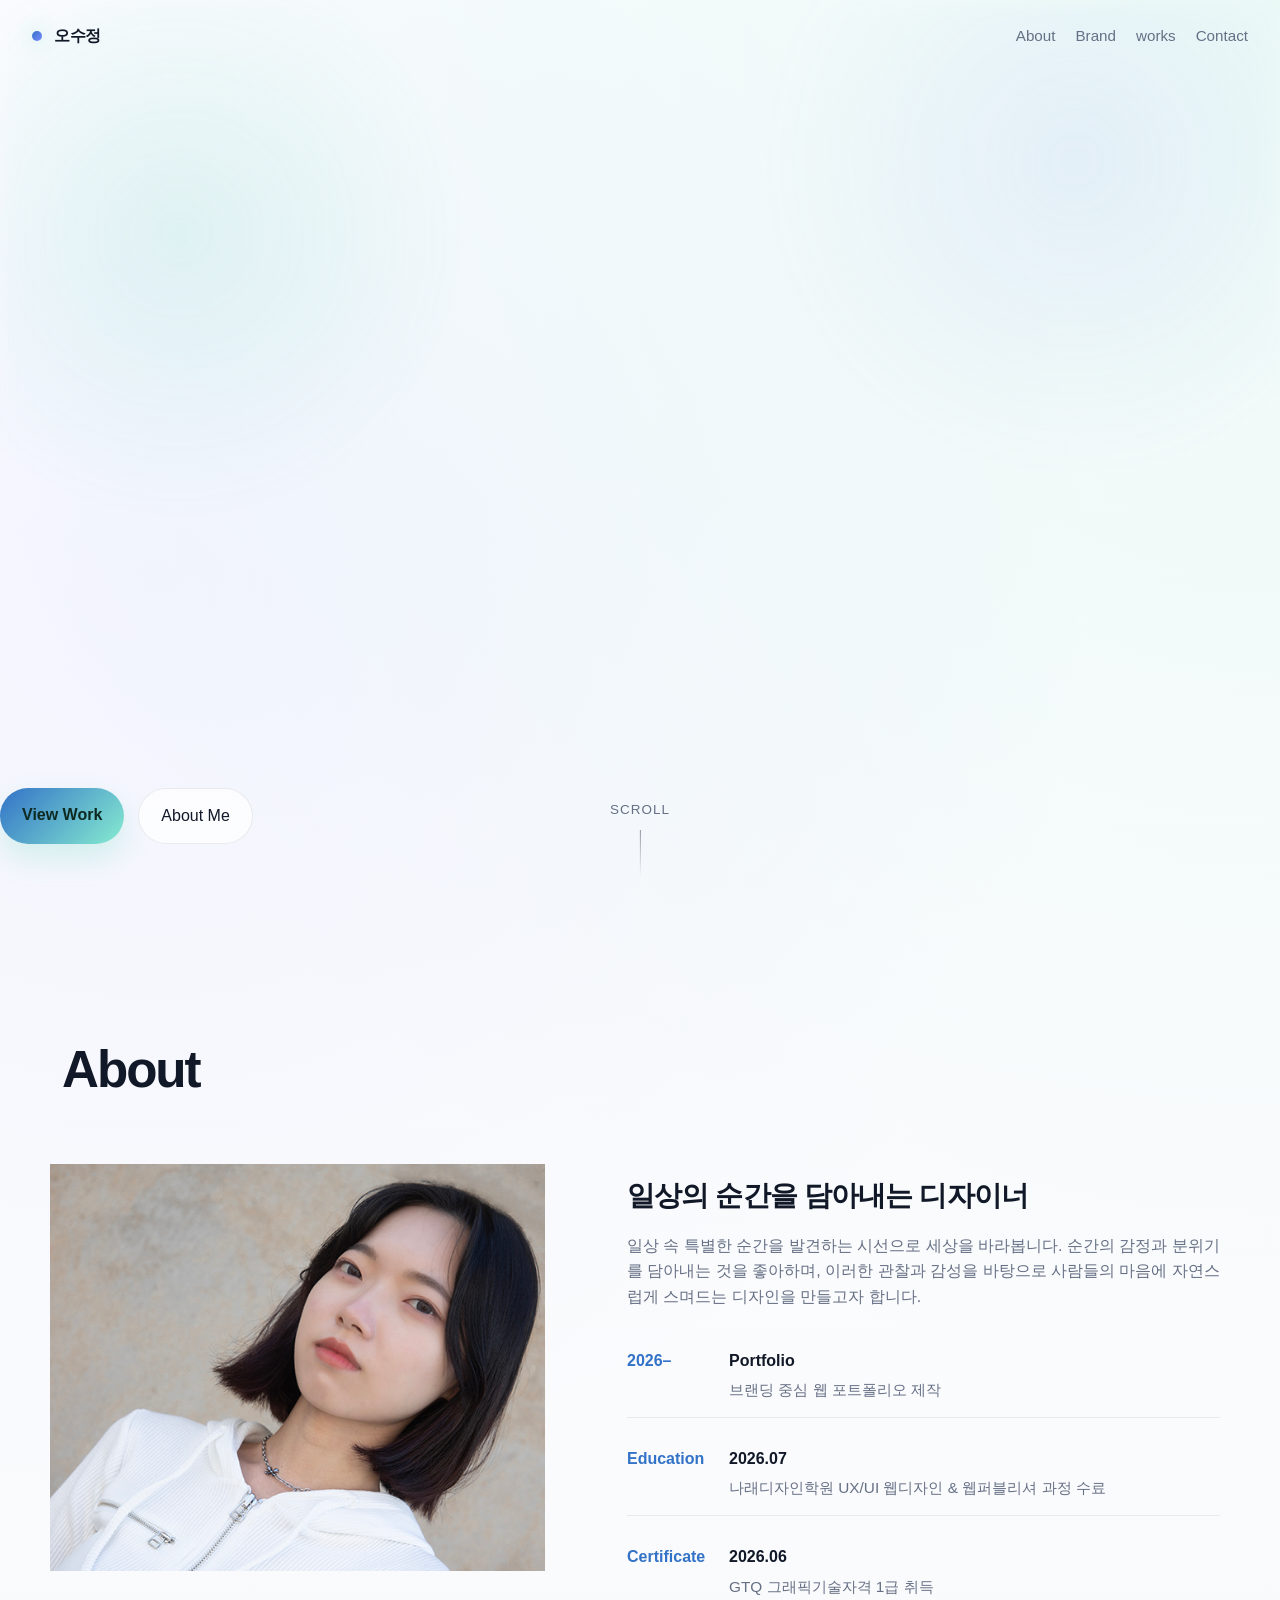
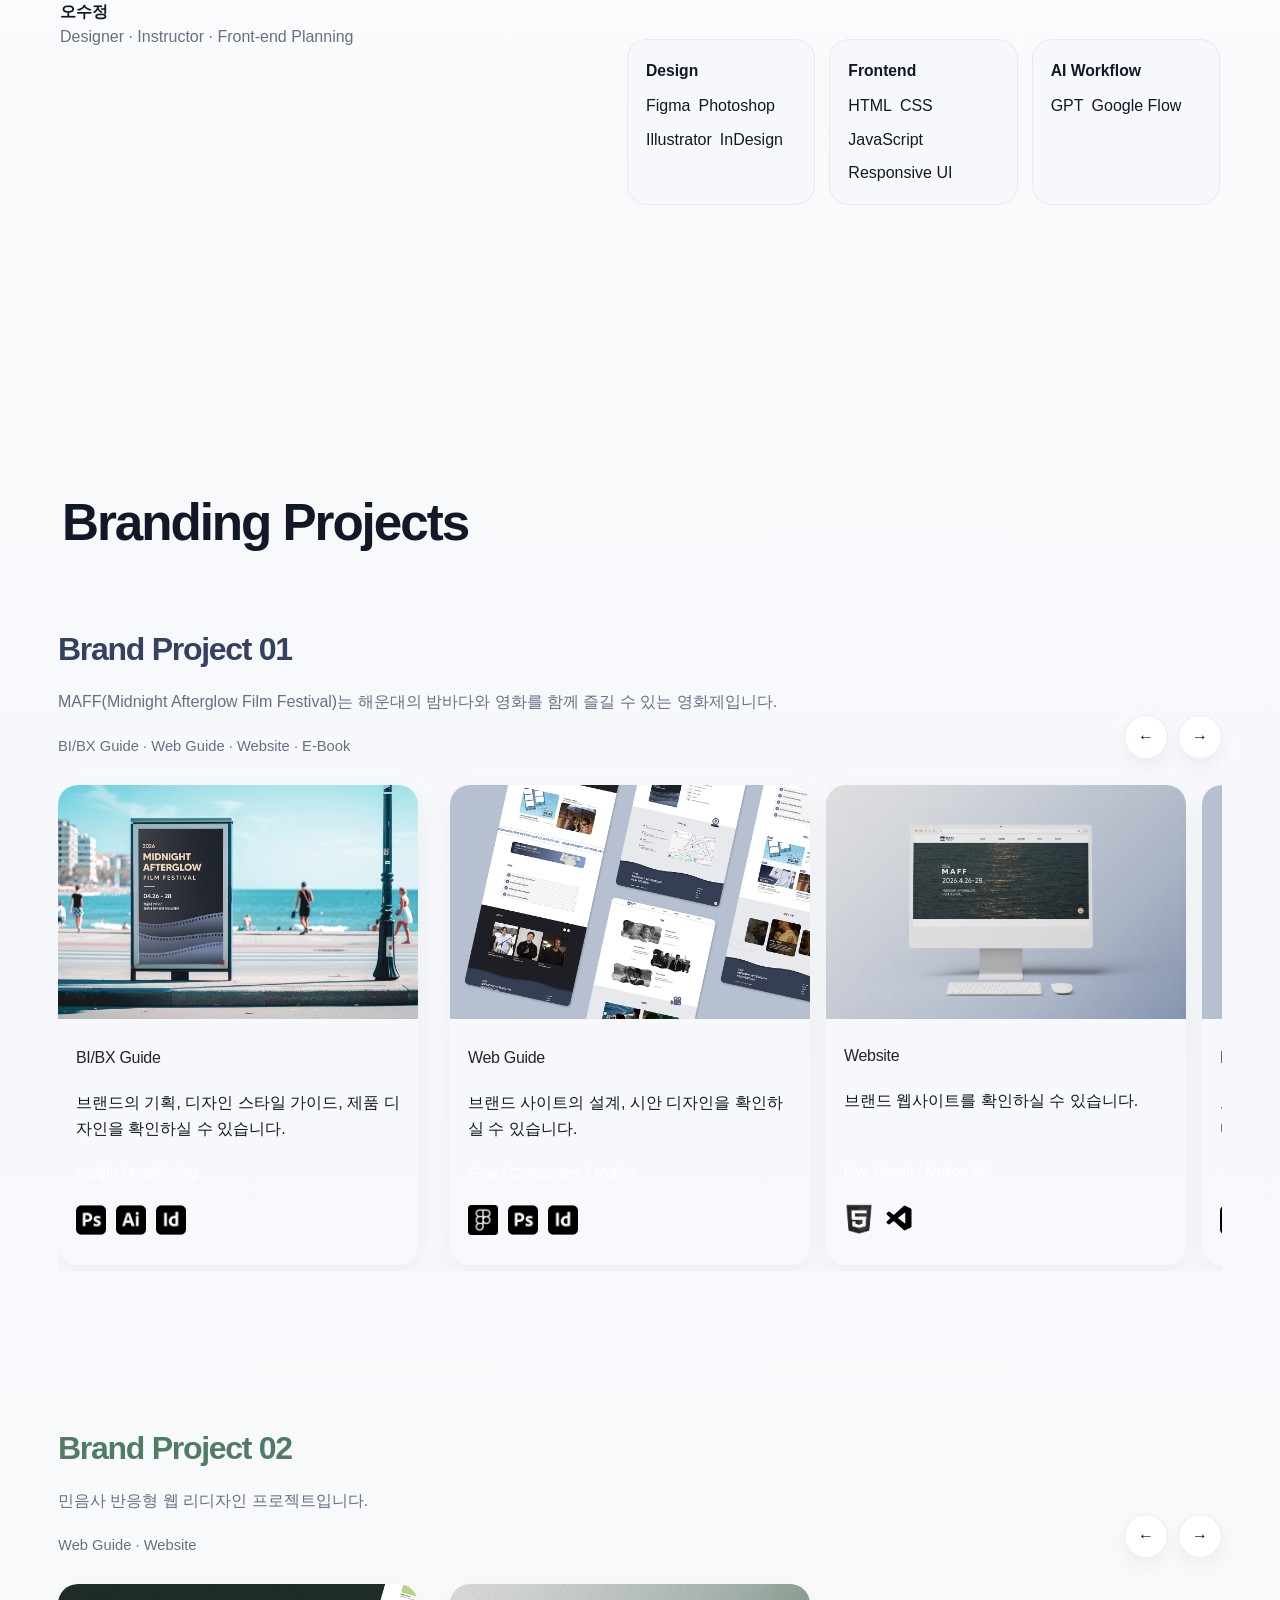
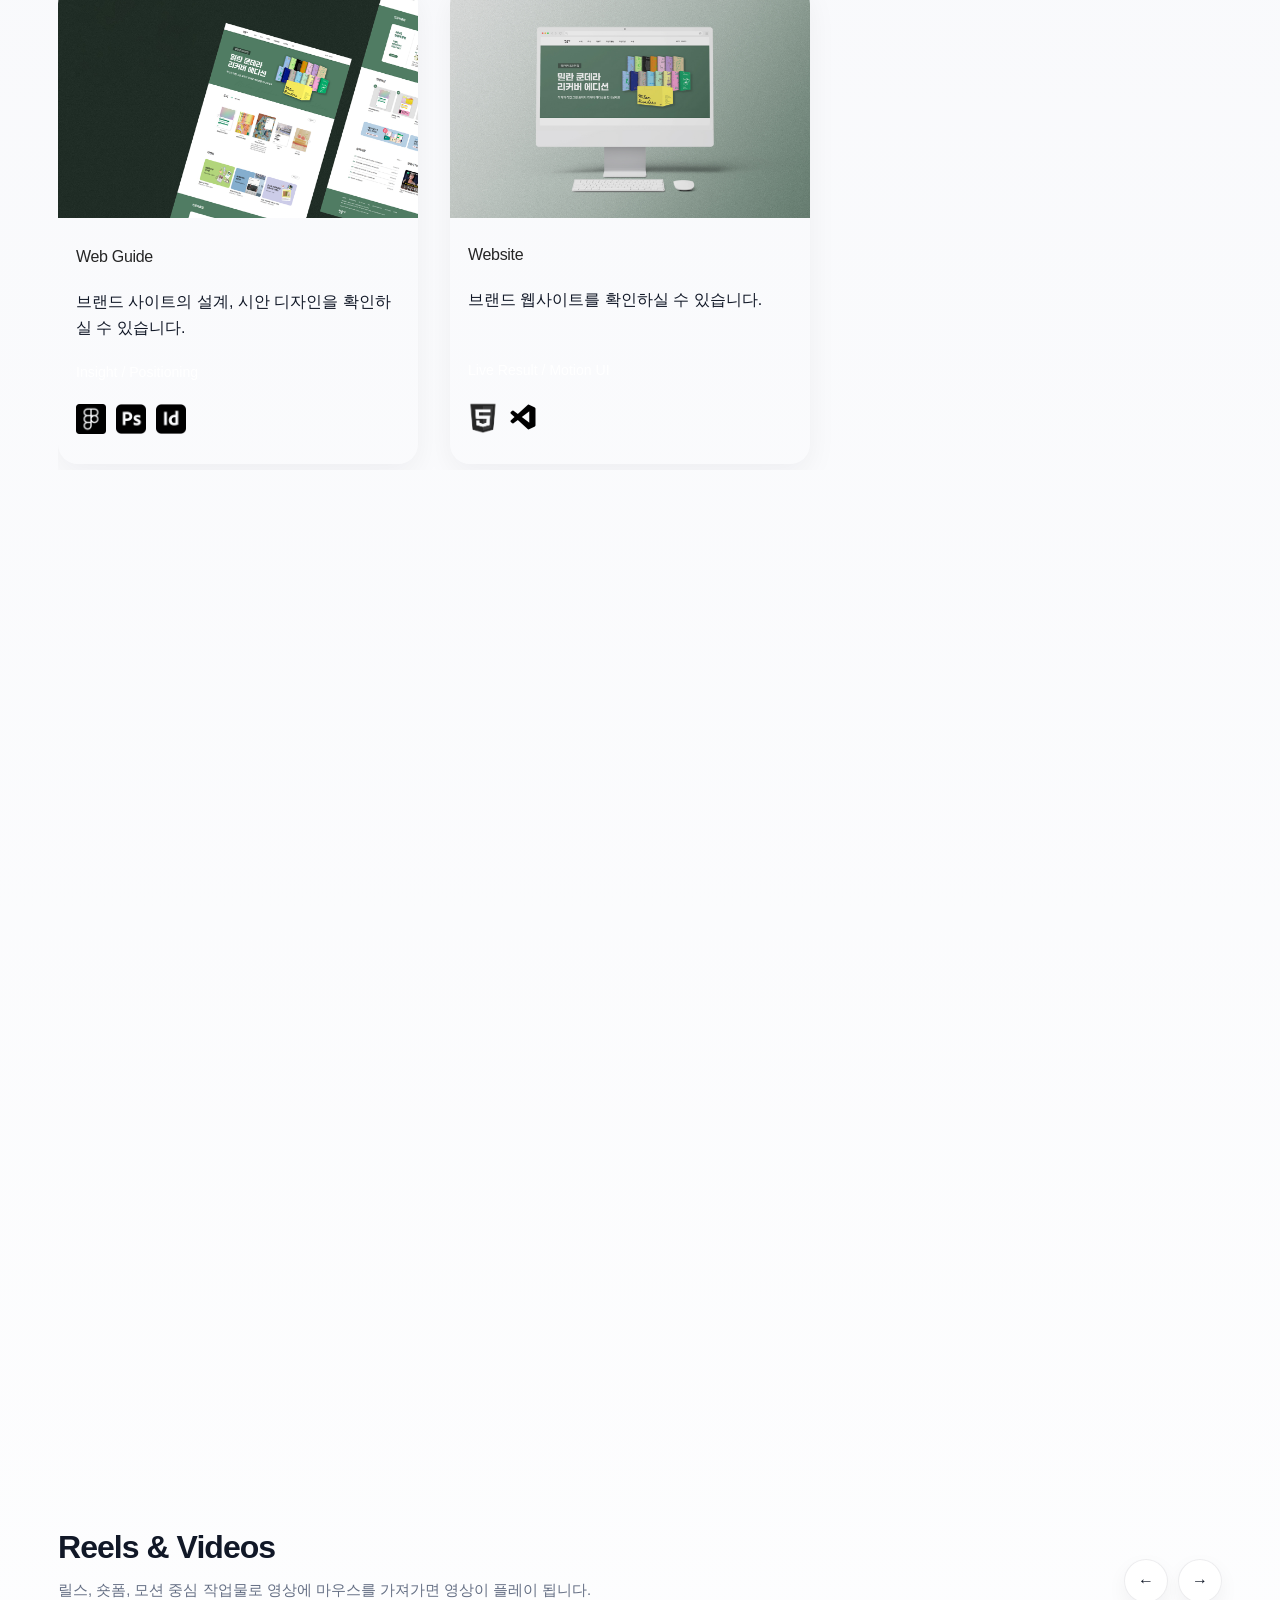
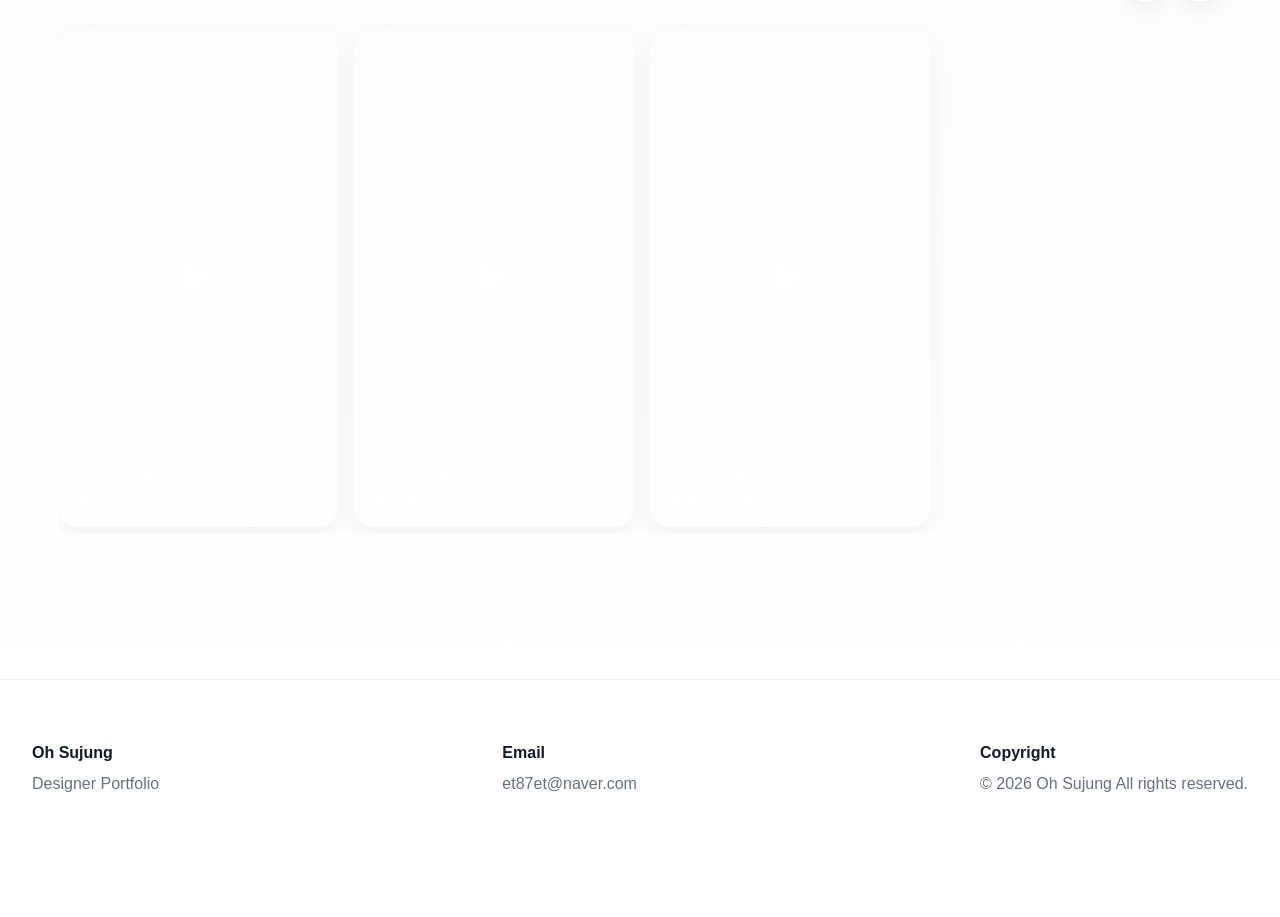
==== index.html @ d3557bdb "Update index.html" ====
<!DOCTYPE html>
<html lang="ko">

<head>
  <meta charset="UTF-8" />
  <meta name="viewport" content="width=device-width, initial-scale=1.0" />
  <title>Portfolio</title>
  <link rel="shortcut icon" href="assets/img/favicon.png" type="image/x-icon">
  <link rel="stylesheet" href="assets/css/style.css">


</head>

<body>
  <header class="site-header" id="siteHeader">
    <nav class="nav">
      <a href="#hero" class="brand">오수정</a>
      <div class="nav-links">
        <a href="#about">About</a>
        <a href="#branding">Brand</a>
        <a href="#works">works</a>
        <a href="#contact">Contact</a>
      </div>
    </nav>
  </header>

  <main>
    <section class="hero" id="hero">
      <video class="hero-video" autoplay muted loop playsinline preload="metadata">
        <source src="assets/video/main_banner.mp4" type="video/mp4" />
      </video>
      <div class="hero-inner">
        <div class="hero-actions">
          <a class="btn btn-primary" href="#branding">View Work</a>
          <a class="btn btn-secondary" href="#about">About Me</a>
        </div>
      </div>

      <div class="scroll-indicator">Scroll</div>
    </section>

    <section class="section" id="about">
      <div class="container">
        <div class="section-head reveal reveal-scale">
          <div>
            <!-- <span class="eyebrow">이력과 기능을 함께 보여주는 소개 섹션</span> -->
            <h2>About</h2>
          </div>
          <!-- <p>
            단순한 자기소개가 아니라, 경력·작업 방향·도구 역량을 동시에 보여줄 수 있도록 설계한 영역입니다.
          </p> -->
        </div>

        <div class="about-grid">
          <article class="card profile-card reveal reveal-left">
            <div class="profile-media" style="
                position: relative; overflow: hidden;">
              <div style="position:absolute; inset:18px;">
                <img src="./assets/img/profile.jpg" alt="profile">
                <video class="thumb-video" autoplay loop muted playsinline preload="metadata">
                  <!-- <source src="assets/video/profile-sample.mp4" type="video/mp4" /> -->
                </video>
              </div>
              <!-- <div style="position:relative; z-index:1; text-align:center; color:#fff;">
                <strong style="display:block; color:#fff; font-size:1.1rem; margin-bottom:8px;">Profile
                  Visual</strong>
                <span>Image / Motion Portrait Placeholder</span>
              </div> -->
            </div>
            <div class="profile-body">
              <strong>오수정</strong><br />
              <span style="color: var(--text-muted);">Designer · Instructor · Front-end Planning</span>
            </div>
          </article>

          <article class="card about-body reveal reveal-right">
            <h3>일상의 순간을 담아내는 디자이너</h3>
            <p>
              일상 속 특별한 순간을 발견하는 시선으로 세상을 바라봅니다. 순간의 감정과 분위기를 담아내는 것을 좋아하며, 이러한 관찰과 감성을 바탕으로 사람들의 마음에 자연스럽게 스며드는 디자인을
              만들고자 합니다.
            </p>

            <div class="timeline">
              <div class="timeline-item">
                <div class="timeline-year">2026–</div>
                <div class="timeline-role">
                  <strong>Portfolio</strong>
                  <span>브랜딩 중심 웹 포트폴리오 제작
                  </span>
                </div>
              </div>
              <div class="timeline-item">
                <div class="timeline-year">Education</div>
                <div class="timeline-role">
                  <strong>2026.07</strong>
                  <span>나래디자인학원 UX/UI 웹디자인 & 웹퍼블리셔 과정 수료</span>
                </div>
              </div>
              <div class="timeline-item">
                <div class="timeline-year">Certificate</div>
                <div class="timeline-role">
                  <strong>2026.06</strong>
                  <span>GTQ 그래픽기술자격 1급 취득</span>
                </div>
              </div>
            </div>

            <div class="skills">
              <section class="skill-group">
                <h4>Design</h4>
                <div class="skill-tags">
                  <span class="tag">Figma</span>
                  <span class="tag">Photoshop</span>
                  <span class="tag">Illustrator</span>
                  <span class="tag">InDesign</span>
                </div>
              </section>
              <section class="skill-group">
                <h4>Frontend</h4>
                <div class="skill-tags">
                  <span class="tag">HTML</span>
                  <span class="tag">CSS</span>
                  <span class="tag">JavaScript</span>
                  <span class="tag">Responsive UI</span>
                </div>
              </section>
              <section class="skill-group">
                <h4>AI Workflow</h4>
                <div class="skill-tags">
                  <span class="tag">GPT</span>
                  <span class="tag">Google Flow</span>
                </div>
              </section>
            </div>
          </article>
        </div>
      </div>
    </section>

    <section class="section" id="branding">
      <div class="container">
        <div class="section-head reveal reveal-scale">
          <div>
            <!-- <span class="eyebrow">브랜드별 한 줄 구성으로 세부 결과물을 미리 보기</span> -->
            <h2>Branding Projects</h2>
          </div>
          <!-- <p>
            각 브랜드마다 브랜드기획, 목업, 웹가이드, 웹사이트를 각각 별도 썸네일로 구성하고,
            한 줄 슬라이드 안에서 빠르게 훑어볼 수 있도록 재구성했습니다.
            <br>페이지 이동 후, 좀 더 자세한 작업 내용을 확인할 수 있습니다.
          </p> -->
        </div>

        <div class="brand-stack">
          <section class="card brand-row reveal reveal-scale">
            <div class="brand-info brand1_color">
              <!-- 브랜드별 색상  brand1_color-->

              <h3>Brand Project 01</h3>
              <p>
                MAFF(Midnight Afterglow Film Festival)는 해운대의 밤바다와 영화를 함께
                즐길 수 있는 영화제입니다.
              </p>
              <!-- <div class="brand-meta">
                <span class="tag"><a href="#" target="_blank">Identity</a></span>
                <span class="tag"><a href="#" target="_blank">Design BX</a></span>
                <span class="tag"><a href="#" target="_blank">Web Guide</a></span>
                <span class="tag point-color"><a href="#" target="_blank">Web Site</a></span>
                <span class="tag"><a href="#" target="_blank">Video Guide</a></span>
                <span class="tag"><a href="#" target="_blank">App</a></span>
              </div> -->
            </div>

            <div>
              <div class="brand-slider-head">
                <span class="brand-slider-title">BI/BX Guide · Web Guide · Website · E-Book</span>
                <div class="slider-controls">
                  <button class="slider-btn" type="button" data-slider-prev="brandTrack01">←</button>
                  <button class="slider-btn" type="button" data-slider-next="brandTrack01">→</button>
                </div>
              </div>
              <div class="brand-track slider-track" id="brandTrack01">
                <article class="thumb-card brand-thumb">
                  <a href="https://hiimfrog.github.io/bibx_guide/" target="_blank">
                    <div class="thumb-image">
                      <img src="./assets/img/bibx_main.jpg" alt="bibx_main">
                    </div>

                    <!-- <video class="thumb-video" muted loop playsinline preload="metadata">
                      <source src="assets/video/brand_thumbnail_video_sample.mp4" type="video/mp4" />
                    </video> -->

                    <!-- <a href="#" target="_blank">
                    <img src="assets/img/brand_thumbnail_sample.jpg" alt="brand">
                  </a> -->
                    <div class="thumb-overlay">
                      <strong>BI/BX Guide</strong>
                      <p class="thumb-explanation">브랜드의 기획, 디자인 스타일 가이드, 제품 디자인을 확인하실 수 있습니다.</p>
                      <span>Insight / Positioning</span>
                      <p class="skills-icon">
                        <img src="assets/img/photoshop.png" alt="icon">
                        <img src="assets/img/illustrator.png" alt="icon">
                        <img src="assets/img/indesign.png" alt="icon">
                      </p>
                    </div>
                </article>
                </a>

                <article class="thumb-card brand-thumb">
                  <a href="https://hiimfrog.github.io/web_guide1/" target="_blank">
                    <div class="thumb-image">
                      <img src="./assets/img/web_main.jpg" alt="web_main">
                    </div>
                    <div class="thumb-overlay">
                      <strong>Web Guide</strong>
                      <p class="thumb-explanation">브랜드 사이트의 설계, 시안 디자인을 확인하실 수 있습니다.</p>
                      <span>Flow / Component / Motion</span>
                      <p class="skills-icon">
                        <img src="assets/img/figma.png" alt="icon">
                        <img src="assets/img/photoshop.png" alt="icon">
                        <img src="assets/img/indesign.png" alt="icon">
                      </p>
                    </div>
                  </a>
                </article>

                <article class="thumb-card brand-thumb">
                  <!-- <video class="thumb-video" autoplay muted loop playsinline><source src="assets/brand-02-site.mp4" type="video/mp4" /></video> -->
                  <a href="https://hiimfrog.github.io/maff/" target="_blank">
                    <div class="thumb-image">
                      <img src="./assets/img/website.jpg" alt="website">
                    </div>
                    <div class="thumb-overlay">
                      <strong>Website</strong>
                      <p class="thumb-explanation">브랜드 웹사이트를 확인하실 수 있습니다.</p>
                      <span>Live Result / Motion UI</span>
                      <p class="skills-icon">
                        <img src="assets/img/html_icon.png" alt="icon">
                        <img src="assets/img/vs_code.png" alt="icon">
                      </p>
                    </div>
                    <div class="thumb-overlay"><strong></strong><span></span></div>
                  </a>
                </article>

                <article class="thumb-card brand-thumb">
                  <a href="https://hiimfrog.github.io/ebook/" target="_blank">
                    <div class="thumb-image">
                      <img src="./assets/img/ebook.jpg" alt="ebook">
                    </div>
                    <div class="thumb-overlay">
                      <strong>E-Book</strong>
                      <p class="thumb-explanation">브랜딩스토리 E-Book을 확인하실 수 있습니다.</p>
                      <span>Layout / Print / Digital</span>
                      <p class="skills-icon">
                        <img src="assets/img/photoshop.png" alt="icon">
                        <img src="assets/img/indesign.png" alt="icon">
                      </p>
                    </div>
                  </a>
                </article>

                <!-- <article class="thumb-card brand-thumb">
               
                  <a href="#" target="_blank">
                    <img src="assets/img/brand_thumbnail_sample.jpg" alt="brand">
                    <div class="thumb-overlay">
                      <strong>Display</strong>
                      <p class="thumb-explanation">브랜드를 확인하실 수 있습니다.</p>
                      <span>Banner / Campaign / Motion</span>
                      <p class="skills-icon">
                        <img src="assets/img/html_icon.png" alt="icon">
                        <img src="assets/img/vs_code.png" alt="icon">
                      </p>
                    </div>
                  </a>
                </article> -->
              </div>
            </div>
          </section>

          <section class="card brand-row reveal reveal-scale">
            <div class="brand-info brand2_color">
              <!-- 브랜드별 색상  brand2_color-->
              <h3>Brand Project 02</h3>
              <p>
                민음사 반응형 웹 리디자인 프로젝트입니다.
              </p>
              <!-- <div class="brand-meta">
                <span class="tag"><a href="#" target="_blank">Identity</a></span>
                <span class="tag"><a href="#" target="_blank">Design BX</a></span>
                <span class="tag"><a href="#" target="_blank">Web Guide</a></span>
                <span class="tag point-color"><a href="#" target="_blank">Web Site</a></span>
                <span class="tag"><a href="#" target="_blank">Video Guide</a></span>
                <span class="tag"><a href="#" target="_blank">App</a></span>
              </div> -->
            </div>

            <div>
              <div class="brand-slider-head">
                <span class="brand-slider-title">Web Guide · Website</span>
                <div class="slider-controls">
                  <button class="slider-btn" type="button" data-slider-prev="brandTrack02">←</button>
                  <button class="slider-btn" type="button" data-slider-next="brandTrack02">→</button>
                </div>
              </div>
              <div class="brand-track slider-track" id="brandTrack02">
                <article class="thumb-card brand-thumb">
                  <a href="https://hiimfrog.github.io/web_guide2/" target="_blank">
                    <div class="thumb-image">
                      <img src="./assets/img/web_main2.jpg" alt="web_main2">
                    </div>

                    <!-- <a href="#" target="_blank">
                    <img src="assets/img/brand_thumbnail_sample.jpg" alt="brand">
                  </a> -->
                    <div class="thumb-overlay">
                      <strong>Web Guide</strong>
                      <p class="thumb-explanation">브랜드 사이트의 설계, 시안 디자인을 확인하실 수 있습니다. </p>
                      <span>Insight / Positioning</span>
                      <p class="skills-icon">
                        <img src="assets/img/figma.png" alt="icon">
                        <img src="assets/img/photoshop.png" alt="icon">
                        <img src="assets/img/indesign.png" alt="icon">
                      </p>
                    </div>
                </article>
                </a>

                <article class="thumb-card brand-thumb">
                  <!-- <video class="thumb-video" autoplay muted loop playsinline><source src="assets/brand-02-site.mp4" type="video/mp4" /></video> -->
                  <a href="https://hiimfrog.github.io/minumsa/" target="_blank">
                    <div class="thumb-image">
                      <img src="./assets/img/website2.jpg" alt="website2">
                    </div>
                    <div class="thumb-overlay">
                      <strong>Website</strong>
                      <p class="thumb-explanation">브랜드 웹사이트를 확인하실 수 있습니다.</p>
                      <span>Live Result / Motion UI</span>
                      <p class="skills-icon">
                        <img src="assets/img/html_icon.png" alt="icon">
                        <img src="assets/img/vs_code.png" alt="icon">
                      </p>
                    </div>
                    <div class="thumb-overlay"><strong></strong><span></span></div>
                  </a>
                </article>
              </div>
            </div>
          </section>
        </div>
      </div>
    </section>

    <section class="section" id="works">
      <div class="container">
        <div class="section-head reveal reveal-scale">
          <div>
            <!-- <span class="eyebrow">포스터, 배너, 카드뉴스, 릴스·영상 작업을 구성/span> -->
            <h2>Visual Content</h2>
          </div>
          <!-- <p>
            정지형 비주얼 작업은 한 줄 안에서 함께 보여주고, 영상 작업은 별도 행으로 분리해 흐름이 자연스럽도록 정리했습니다.
          </p> -->
        </div>

        <div class="works-stack">
          <section class="card work-row reveal reveal-scale">
            <div class="work-row-head">
              <div>
                <h3>Banners · Card News</h3>
                <p>배너, 카드뉴스를 확인하실 수 있습니다.</p>
              </div>
              <div class="slider-controls">
                <button class="slider-btn" type="button" data-slider-prev="visualTrack">←</button>
                <button class="slider-btn" type="button" data-slider-next="visualTrack">→</button>
              </div>
            </div>
            <div class="thumb-track slider-track" id="visualTrack">
              <!-- poster / banner / cardnews / reels 모달 전용 큰 이미지는 data-modal-media="assets/img/원하는파일.jpg" 로 직접 지정 -->
              <!-- 카드별 모달 비율은 data-modal-ratio="가로 / 세로" 형식으로 지정: 예) 1200 / 628, 1 / 1, 9 / 16, 1080 / 1350 -->
              <article class="poster-thumb thumb-card" data-modal-type="poster" data-modal-label="Poster Project"
                data-modal-title="Poster Series A"
                data-modal-description="이벤트 홍보용 포스터 시리즈입니다. 타이포그래피와 무드 중심의 키비주얼 작업입니다." data-modal-role="Poster Design"
                data-modal-tools="Photoshop, Illustrator"
                data-modal-summary="전시/행사 성격의 키비주얼 포스터 시리즈입니다. 메인 타이포와 무드 중심 그래픽으로 메시지를 압축해 전달합니다."
                data-modal-meta1-label="Format" data-modal-meta1-value="A2 Poster / Digital Adaptation"
                data-modal-meta2-label="Client" data-modal-meta2-value="Brand Campaign" data-modal-meta3-label="Year"
                data-modal-meta3-value="2026" data-modal-meta4-label="Concept"
                data-modal-meta4-value="Bold Type / Minimal Mood" data-modal-tags="Typography, Campaign, Key Visual"
                data-modal-note-title="Editable Note"
                data-modal-note="이 영역은 포스터 전용 메모 박스입니다. 전시 개요, 인쇄 사양, 제작 포인트 등으로 자유롭게 수정하면 됩니다."
                data-modal-video="Poster motion teaser area" data-modal-link="https://example.com"
                data-modal-media="assets/img/promo_img.jpg" data-modal-ratio="3 / 4">
                <a href="./assets/banner.html" target="_blank">

                  <img src="./assets/img/promo_img.jpg" alt="promo_img">
                </a>

                <!-- <video class="thumb-video" muted loop playsinline preload="metadata">
                  <source src="assets/video/poster.mp4" type="video/mp4" />
                </video> -->
                <div class="thumb-overlay"><strong>Banner</strong><span>Promotion</span></div>
              </article>

              <!-- <article class="poster-thumb thumb-card modal-card" data-modal-type="poster" data-modal-label="Poster"
                data-modal-title="Poster Series B" data-modal-description="브랜드 포스터 시리즈입니다."
                data-modal-role="Poster Design" data-modal-tools="Photoshop"
                data-modal-summary="브랜드 무드를 중심으로 전개한 포스터 시리즈입니다." data-modal-meta1-label="Format"
                data-modal-meta1-value="B1 / SNS Poster" data-modal-meta2-label="Client"
                data-modal-meta2-value="Brand Promotion" data-modal-meta3-label="Year" data-modal-meta3-value="2026"
                data-modal-meta4-label="Concept" data-modal-meta4-value="Graphic Mood"
                data-modal-tags="Poster, Branding" data-modal-note-title="Editable Note"
                data-modal-note="포스터 프로젝트 설명을 여기서 직접 바꿀 수 있습니다." data-modal-video="Poster preview"
                data-modal-link="https://example.com" data-modal-media="assets/img/poster_thumbnail_sample.jpg"
                data-modal-ratio="5 / 7">
                <video class="thumb-video" muted loop playsinline preload="metadata">
                  <source src="assets/video/poster.mp4" type="video/mp4" />
                </video>
                <div class="thumb-overlay"><strong>Poster Series B</strong><span>Brand / Promotion</span></div>
              </article> -->

              <!-- <article class="ad-thumb thumb-card modal-card" data-modal-type="banner" data-modal-label="Banner Project"
                data-modal-title="Banner Set A" data-modal-description="디지털 배너 광고 세트입니다."
                data-modal-role="Banner Design" data-modal-tools="Photoshop, Figma"
                data-modal-summary="퍼포먼스 배너와 SNS용 변형 소재를 함께 설계한 배너 세트입니다." data-modal-meta1-label="Platform"
                data-modal-meta1-value="Meta / Web / App" data-modal-meta2-label="Campaign"
                data-modal-meta2-value="Seasonal Promotion" data-modal-meta3-label="Size"
                data-modal-meta3-value="1080x1080 / 1200x628" data-modal-meta4-label="Placement"
                data-modal-meta4-value="Feed / Display / Landing" data-modal-tags="Banner, Performance, SNS"
                data-modal-note-title="Editable Note" data-modal-note="배너는 플랫폼, 사이즈, CTA 방향 등을 이 박스에서 자유롭게 수정하면 됩니다."
                data-modal-video="Banner motion preview" data-modal-link="https://example.com"
                data-modal-media="assets/img/banner_sample.jpeg" data-modal-ratio="1200 / 628">
                <video class="thumb-video" muted loop playsinline preload="metadata">
                  <source src="assets/video/ad_sample_01.mp4" type="video/mp4" />
                </video>
                <div class="thumb-overlay"><strong>Banner Set A</strong><span>Digital Ad System</span></div>
              </article>

              <article class="ad-thumb thumb-card modal-card" data-modal-type="banner" data-modal-label="Banner"
                data-modal-title="Banner Set B" data-modal-description="프로모션 웹 배너 세트입니다."
                data-modal-role="Banner Design" data-modal-tools="Photoshop" data-modal-summary="웹 프로모션 메인/서브 배너 세트입니다."
                data-modal-meta1-label="Platform" data-modal-meta1-value="Website" data-modal-meta2-label="Campaign"
                data-modal-meta2-value="Promotion" data-modal-meta3-label="Size"
                data-modal-meta3-value="PC / Mobile Responsive" data-modal-meta4-label="Placement"
                data-modal-meta4-value="Hero / Mid Banner" data-modal-tags="Banner, Web"
                data-modal-note-title="Editable Note" data-modal-note="배너 프로젝트 설명을 이 텍스트로 바꾸면 됩니다."
                data-modal-video="Banner motion preview" data-modal-link="https://example.com"
                data-modal-media="assets/img/banner_sample.jpeg">
                <video class="thumb-video" muted loop playsinline preload="metadata">
                  <source src="assets/video/ad_sample_01.mp4" type="video/mp4" />
                </video>
                <div class="thumb-overlay"><strong>Banner Set B</strong><span>Web Promotion</span></div>
              </article> -->

              <article class="cardnews-thumb thumb-card modal-card" data-modal-type="cardnews"
                data-modal-label="Card News Project" data-modal-title="Card News Series A"
                data-modal-description="이케아 추천 아이템을 카드뉴스 형식으로 만들었습니다. 모달에서 여러 장의 카드뉴스를 순서대로 확인할 수 있습니다."
                data-modal-role="Card News Design" data-modal-tools="Photoshop"
                data-modal-summary="인스타그램 캐러셀 형식의 카드뉴스입니다. 첫 장에서 주제를 제시하고 뒤로 갈수록 정보 흐름이 이어지도록 구성했습니다."
                data-modal-meta1-label="Topic" data-modal-meta1-value="Brand Story" data-modal-meta2-label="Pages"
                data-modal-meta2-value="7 Pages" data-modal-meta3-label="Flow"
                data-modal-meta3-value="Cover → Info → CTA" data-modal-meta4-label="Style"
                data-modal-meta4-value="Editorial Carousel" data-modal-tags="Card News, Carousel, Storytelling"
                data-modal-note-title="Editable Note"
                data-modal-note="카드뉴스는 페이지 흐름, 표지 방향, 정보 구성 방식 등을 이 박스에서 자유롭게 수정할 수 있습니다."
                data-modal-video="Card news preview" data-modal-link="https://example.com"
                data-modal-images="assets/img/CardNews1.png|assets/img/CardNews2.png|assets/img/CardNews3.png|assets/img/CardNews4.png"
                data-modal-ratio="4 / 5">
                <div class="thumb-image">
                  <img src="assets/img/CardNews1.png" alt="card news">
                </div>
                <div class="thumb-overlay"><span class="color_b strong">Card News</span><span class="color_b">Slide Deck</span>
                </div>
              </article>

              <!-- <article class="cardnews-thumb thumb-card modal-card" data-modal-type="cardnews"
                data-modal-label="Card News" data-modal-title="Card News Series B"
                data-modal-description="프로모션 콘텐츠를 정보형 카드뉴스로 정리한 작업입니다." data-modal-role="Card News Design"
                data-modal-tools="Photoshop, Figma" data-modal-summary="정보 전달 중심의 프로모션 카드뉴스입니다."
                data-modal-meta1-label="Topic" data-modal-meta1-value="Promotion" data-modal-meta2-label="Pages"
                data-modal-meta2-value="7 Pages" data-modal-meta3-label="Flow"
                data-modal-meta3-value="Intro → Detail → CTA" data-modal-meta4-label="Style"
                data-modal-meta4-value="Clean Info Layout" data-modal-tags="Promotion, Information"
                data-modal-note-title="Editable Note" data-modal-note="카드뉴스 프로젝트용 자유 메모 영역입니다."
                data-modal-video="Card news preview" data-modal-link="https://example.com"
                data-modal-images="assets/img/CardNews1.png|assets/img/CardNews2.png|assets/img/CardNews3.png|assets/img/CardNews4.png|assets/img/CardNews5.png|assets/img/CardNews6.png|assets/img/CardNews7.png">
                <div class="thumb-image">
                  <img src="assets/img/CardNews1.png" alt="card news">
                </div>
                <div class="thumb-overlay"><strong>Card News Series B</strong><span>Promotion / Information</span></div>
              </article> -->





            </div>
          </section>

          <section class="card work-row reveal reveal-scale">
            <div class="work-row-head">
              <div>
                <h3>Reels & Videos</h3>
                <p>릴스, 숏폼, 모션 중심 작업물로 영상에 마우스를 가져가면 영상이 플레이 됩니다.</p>
              </div>
              <div class="slider-controls">
                <button class="slider-btn" type="button" data-slider-prev="videoTrack">←</button>
                <button class="slider-btn" type="button" data-slider-next="videoTrack">→</button>
              </div>
            </div>
            <div class="thumb-track slider-track" id="videoTrack">
              <article class="reels-thumb thumb-card modal-card" data-modal-type="reels"
                data-modal-title="Reels Project" data-modal-description="AI를 활용한 숏폼 콘텐츠 프로젝트입니다."
                data-modal-role="Motion Design / Reel Editing" data-modal-tools="Premiere Pro, Google Flow"
                data-modal-meta1-label="Format" data-modal-meta1-value="9:16 Vertical" data-modal-meta2-label="Duration"
                data-modal-meta2-value="15 sec" data-modal-tags="Reels, Short-form, Motion"
                data-modal-note-title="Editable Note"
                data-modal-note="릴스 전용 모달 템플릿입니다. 영상 콘셉트, 후킹 포인트, 자막 구성 등을 자유롭게 수정하세요."
                data-modal-link="https://example.com" data-modal-media="assets/video/cafe.mp4"
                data-modal-ratio="9 / 16">
                <video class="thumb-video" muted loop playsinline preload="metadata">
                  <source src="assets/video/cafe.mp4" type="video/mp4" />
                </video>
                <div class="thumb-play-button" aria-hidden="true">
                  <span class="thumb-play-icon"></span>
                </div>
                <div class="thumb-overlay">
                  <strong>Reels Project</strong>
                  <span>Short-form</span>
                </div>
              </article>

              <article class="reels-thumb thumb-card modal-card" data-modal-type="reels"
                data-modal-title="Reels Project" data-modal-description="직접 촬영한 '2026 부산 모빌리티쇼' 숏폼 콘텐츠 프로젝트입니다."
                data-modal-role="Campaign Motion" data-modal-tools="Premiere Pro"
                data-modal-meta1-label="Format" data-modal-meta1-value="9:16 Vertical" data-modal-meta2-label="Duration"
                data-modal-meta2-value="12 sec" data-modal-tags="Campaign, Reels" data-modal-note-title="Editable Note"
                data-modal-note="릴스 B 설명을 이 영역에서 직접 수정할 수 있습니다." data-modal-link="https://example.com"
                data-modal-media="assets/video/moto.mp4">
                <video class="thumb-video" muted loop playsinline preload="metadata">
                  <source src="assets/video/moto.mp4" type="video/mp4" />
                </video>
                <div class="thumb-play-button" aria-hidden="true">
                  <span class="thumb-play-icon"></span>
                </div>
                <div class="thumb-overlay">
                  <strong>Reels Project</strong>
                  <span>Short-form</span>
                </div>
              </article>

              <article class="reels-thumb thumb-card modal-card" data-modal-type="reels"
                data-modal-title="Reel Project C" data-modal-description="영화 '미니언즈'를 직접 드로잉한 후 After Effects를 활용해 영상으로 제작했습니다"
                data-modal-role="Brand Motion" data-modal-tools="After Effects" data-modal-meta1-label="Format"
                data-modal-meta1-value="9:16 Vertical" data-modal-meta2-label="Duration" data-modal-meta2-value="10 sec"
                data-modal-tags="Brand Reel, Motion" data-modal-note-title="Editable Note"
                data-modal-note="브랜드 릴스 C에 대한 메모를 자유롭게 기입하세요." data-modal-link="https://example.com"
                data-modal-media="assets/video/minion.mp4">
                <video class="thumb-video" muted loop playsinline preload="metadata">
                  <source src="assets/video/minion.mp4" type="video/mp4" />
                </video>
                <div class="thumb-play-button" aria-hidden="true">
                  <span class="thumb-play-icon"></span>
                </div>
                <div class="thumb-overlay">
                  <strong>Reels Project</strong>
                  <span>Motion-Graphics</span>
                </div>
              </article>

              <!-- <article class="reels-thumb thumb-card modal-card" data-modal-type="reels"
                data-modal-title="Reel Project D" data-modal-description="광고성 메시지를 중심으로 한 모션 릴스입니다."
                data-modal-role="Ad Motion" data-modal-tools="Premiere Pro" data-modal-meta1-label="Format"
                data-modal-meta1-value="9:16 Vertical" data-modal-meta2-label="Duration" data-modal-meta2-value="20 sec"
                data-modal-tags="Ad Motion, Short-form" data-modal-note-title="Editable Note"
                data-modal-note="광고 릴스 D 설명을 수정하세요." data-modal-link="https://example.com"
                data-modal-media="assets/video/Reels_sample_01.mp4">
                <video class="thumb-video" muted loop playsinline preload="metadata">
                  <source src="assets/video/Reels_sample_01.mp4" type="video/mp4" />
                </video>
                <div class="thumb-play-button" aria-hidden="true">
                  <span class="thumb-play-icon"></span>
                </div>
                <div class="thumb-overlay">
                  <strong>Reel Project D</strong>
                  <span>Ad Motion</span>
                </div>
              </article> -->


              <!-- <article class="reels-thumb thumb-card modal-card" data-modal-title="Reel Project F"
                data-modal-description="브랜드 인트로 영상입니다." data-modal-role="Motion Design / Short-form"
                data-modal-tools="Premiere Pro, AI Video" data-modal-video="Reel preview area"
                data-modal-link="https://example.com">
                <video class="thumb-video" muted loop playsinline preload="metadata">
                  <source src="assets/video/Reels_sample_01.mp4" type="video/mp4" />
                </video>
                <div class="thumb-play-button" aria-hidden="true">
                  <span class="thumb-play-icon"></span>
                </div>
                <div class="thumb-overlay">
                  <strong>Reel Project F</strong>
                  <span>Brand Intro</span>
                </div>
              </article> -->
            </div>
          </section>
        </div>
      </div>
    </section>
  </main>

  <footer class="site-footer" id="contact">
    <div class="footer-grid">
      <div><strong>Oh Sujung</strong><span>Designer Portfolio</span></div>
      <div><strong>Email</strong><a href="mailto:hello@example.com">et87et@naver.com</a></div>
      <div><strong>Copyright</strong><span>© 2026 Oh Sujung All rights reserved.</span></div>
    </div>
  </footer>


  <div class="modal" id="portfolioModal" aria-hidden="true" role="dialog" aria-modal="true">
    <div class="modal-dialog">
      <button class="modal-close" type="button" aria-label="닫기">✕</button>
      <div class="modal-content">
        <div class="modal-gallery">
          <div class="modal-hero-wrap">
            <button class="modal-nav modal-nav-prev" id="modalPrev" type="button" aria-label="이전 이미지">←</button>
            <div class="modal-hero-media" id="modalHeroMedia">Main Preview</div>
            <button class="modal-nav modal-nav-next" id="modalNext" type="button" aria-label="다음 이미지">→</button>
            <div class="modal-page-indicator" id="modalPageIndicator">1 / 1</div>
          </div>
          <div class="modal-thumbs" id="modalThumbs">
            <div class="modal-thumb">Mockup 01</div>
            <div class="modal-thumb">Mockup 02</div>
            <div class="modal-thumb">Wireframe</div>
          </div>
        </div>

        <div class="modal-body" id="modalDynamicBody"></div>
      </div>
    </div>
  </div>

  <!-- ===== Modal layout templates: poster / banner / cardnews / reels 를 각각 직접 수정하세요 ===== -->
  <template id="modalTemplatePoster">
    <span class="modal-type-badge" data-field="badgeLabel">Poster Project</span>
    <div class="modal-summary-card">
      <strong data-field="title">Project Title</strong>
      <p data-field="description">Project description</p>
    </div>
    <div class="modal-meta-grid">
      <!-- <div class="modal-meta-card">
        <strong>Role</strong>
        <span data-field="role">Poster Design</span>
      </div> -->
      <div class="modal-meta-card">
        <strong>Tools</strong>
        <span data-field="tools">Photoshop</span>
      </div>

      <!-- <div>
        <strong style="display:block; margin-bottom:10px;">Keywords</strong>
        <div class="modal-tag-list" data-list="tags"></div>
      </div> -->


    </div>
  </template>

  <template id="modalTemplateBanner">
    <span class="modal-type-badge" data-field="badgeLabel">Banner Project</span>
    <div class="modal-summary-card">
      <strong data-field="title">Project Title</strong>
      <p data-field="description">Project description</p>
    </div>
    <div class="modal-meta-grid">
      <!-- <div class="modal-meta-card">
        <strong>Role</strong>
        <span data-field="role">Banner Design</span>
      </div> -->
      <div class="modal-meta-card">
        <strong>Tools</strong>
        <span data-field="tools">Photoshop, Figma</span>
      </div>

    </div>

    <!-- <div>
      <strong style="display:block; margin-bottom:10px;">Keywords</strong>
      <div class="modal-tag-list" data-list="tags"></div>
    </div> -->

  </template>

  <template id="modalTemplateCardnews">
    <span class="modal-type-badge" data-field="badgeLabel">Card News Project</span>
    <div class="modal-summary-card">
      <strong data-field="title">Project Title</strong>
      <p data-field="description">Project description</p>
    </div>

    <div class="modal-meta-card">
      <strong>Tools</strong>
      <span data-field="tools">Photoshop, Figma</span>
    </div>

    </div>

    <!-- <div>
      <strong style="display:block; margin-bottom:10px;">Keywords</strong>
      <div class="modal-tag-list" data-list="tags"></div>
    </div> -->

    <div class="modal-actions">
      <!-- <a class="modal-link" id="modalLink" href="#" target="_blank" rel="noreferrer noopener">Visit Website</a> -->
      <a class="modal-action-link" id="modalSubLink" href="#" target="_blank" rel="noreferrer noopener">View
        Campaign</a>
    </div>
  </template>

  <template id="modalTemplateReels">
    <span class="modal-type-badge" data-field="badgeLabel">Reels · Video Project</span>
    <div class="modal-summary-card">
      <strong data-field="title">Project Title</strong>
      <p data-field="description">Project description</p>
    </div>
    <div class="modal-meta-grid">
      <!-- <div class="modal-meta-card">
        <strong>Role</strong>
        <span data-field="role">Motion Design</span>
      </div> -->
      <div class="modal-meta-card">
        <strong>Tools</strong>
        <span data-field="tools">Premiere Pro, After Effects</span>
      </div>
      <!-- <div class="modal-meta-card">
        <strong data-field="meta1Label">Format</strong>
        <span data-field="meta1Value">9:16 Reel</span>
      </div> -->
      <!-- <div class="modal-meta-card">
        <strong data-field="meta2Label">Duration</strong>
        <span data-field="meta2Value">15s</span>
      </div> -->
    </div>
    <!-- <div>
      <strong style="display:block; margin-bottom:10px;">Keywords</strong>
      <div class="modal-tag-list" data-list="tags"></div>
    </div> -->
    <!-- <div class="modal-note-box">
      <strong data-field="noteTitle">Editable Note</strong>
      <p data-field="note">릴스/영상 프로젝트에 대한 설명, 연출 포인트, 업로드 채널 등을 자유롭게 수정하세요.</p>
    </div> -->
    <!-- 릴스 보러가기 -->
    <!-- <div class="modal-actions">
      <a class="modal-link" id="modalLink" href="#" target="_blank" rel="noreferrer noopener">View Project</a>
      <a class="modal-action-link" id="modalSubLink" href="#" target="_blank" rel="noreferrer noopener">Open Channel</a>
    </div> -->
  </template>

  <template id="modalTemplateDefault">
    <span class="modal-type-badge" data-field="badgeLabel">Project Detail</span>
    <div class="modal-summary-card">
      <strong data-field="title">Project Title</strong>
      <p data-field="description">Project description</p>
    </div>
    <div class="modal-meta-grid">
      <div class="modal-meta-card">
        <strong>Role</strong>
        <span data-field="role">Role information</span>
      </div>
      <div class="modal-meta-card">
        <strong>Tools</strong>
        <span data-field="tools">Tool information</span>
      </div>
      <div class="modal-meta-card">
        <strong data-field="meta1Label">Info 01</strong>
        <span data-field="meta1Value">Value 01</span>
      </div>
      <div class="modal-meta-card">
        <strong data-field="meta2Label">Info 02</strong>
        <span data-field="meta2Value">Value 02</span>
      </div>
    </div>
    <div class="modal-note-box">
      <strong>Summary</strong>
      <p data-field="summary">Summary text</p>
    </div>
    <!-- <div>
      <strong style="display:block; margin-bottom:10px;">Keywords</strong>
      <div class="modal-tag-list" data-list="tags"></div>
    </div> -->
    <div class="modal-note-box">
      <strong data-field="noteTitle">Editable Note</strong>
      <p data-field="note">Write any note here.</p>
    </div>
    <div class="modal-actions">
      <a class="modal-link" id="modalLink" href="#" target="_blank" rel="noreferrer noopener">Visit Website</a>
      <a class="modal-action-link" id="modalSubLink" href="#" target="_blank" rel="noreferrer noopener">View Detail</a>
    </div>
  </template>

  <script src="assets/js/script.js"></script>


</body>

</html>
---- assets/css/style.css ----
:root {
  --bg: #f7f8fb;
  --bg-soft: #ffffff;
  --surface: rgba(255, 255, 255, 0.82);
  --surface-strong: rgba(255, 255, 255, 0.96);
  --text: #111827;
  --text-muted: #667085;
  --line: rgba(17, 24, 39, 0.09);
  --accent: #3272c7;
  --accent-2: #7b8cff;
  --shadow: 0 18px 50px rgba(15, 23, 42, 0.08);
  --radius-lg: 28px;
  --radius-md: 20px;
  --radius-sm: 14px;
  --container: min(1600px, calc(100% - 64px));
  --transition: 320ms cubic-bezier(.2, .8, .2, 1);
  --nav-h: 84px;
}

* {
  box-sizing: border-box;
}

html {
  scroll-behavior: auto;
}

body {
  margin: 0;
  font-family: -apple-system, BlinkMacSystemFont, "Segoe UI", Roboto, "Noto Sans KR", sans-serif;
  background:
    radial-gradient(circle at top right, rgba(50, 199, 161, 0.09), transparent 24%),
    radial-gradient(circle at 12% 10%, rgba(123, 140, 255, 0.08), transparent 18%),
    linear-gradient(180deg, #ffffff 0%, #f7f8fb 44%, #ffffff 100%);
  color: var(--text);
  line-height: 1.6;
  overflow-x: hidden;
}

img,
video {
  display: block;
  max-width: 100%;
}

a {
  color: inherit;
  text-decoration: none;
}

button {
  font: inherit;
}

.container {
  width: var(--container);
  margin: 0 auto;
}

.section {
  padding: 120px 0;
  position: relative;
  scroll-margin-top: calc(var(--nav-h) + 24px);
}

.eyebrow {
  display: inline-flex;
  align-items: center;
  gap: 8px;
  padding: 8px 14px;
  border: 1px solid var(--line);
  border-radius: 999px;
  color: #111827;
  font-size: 0.875rem;
  letter-spacing: 0.02em;
  background: rgba(255, 255, 255, 0.72);
  /* background: #86ecd0; */
  backdrop-filter: blur(10px);
  box-shadow: 0 8px 20px rgba(15, 23, 42, 0.04);
}

.section-head {
  display: flex;
  justify-content: space-between;
  align-items: end;
  gap: 24px;
  margin-bottom: 40px;
}

.section-head h2 {
  margin: 14px 0 0;
  font-size: clamp(2rem, 4vw, 3.5rem);
  line-height: 1.4;
  letter-spacing: -0.04em;
  padding-left: 30px;
}

.section-head p {
  max-width: 540px;
  color: var(--text-muted);
  margin: 0;
}

.site-header {
  position: fixed;
  inset: 0 0 auto 0;
  z-index: 50;
  padding: 18px 0;
  transition:
    background var(--transition),
    border-color var(--transition),
    backdrop-filter var(--transition),
    box-shadow var(--transition);
}

.site-header.scrolled {
  background: rgba(255, 255, 255, 0.78);
  border-bottom: 1px solid rgba(17, 24, 39, 0.06);
  backdrop-filter: blur(16px);
  box-shadow: 0 10px 30px rgba(15, 23, 42, 0.05);
}

.nav {
  width: var(--container);
  max-width: 1600px;
  margin: 0 auto;
  display: flex;
  align-items: center;
  justify-content: space-between;
  gap: 20px;
}

.brand {
  font-weight: 700;
  letter-spacing: -0.03em;
  font-size: 1rem;
  display: inline-flex;
  align-items: center;
  gap: 12px;
}

.brand::before {
  content: "";
  width: 10px;
  height: 10px;
  border-radius: 999px;
  background: linear-gradient(135deg, var(--accent), var(--accent-2));
  box-shadow: 0 0 18px rgba(50, 199, 161, 0.35);
}

.nav-links {
  display: flex;
  gap: 20px;
  align-items: center;
  color: var(--text-muted);
  font-size: 0.95rem;
}

.nav-links a {
  position: relative;
  padding: 6px 0;
  transition: color var(--transition), transform var(--transition);
}

.nav-links a::after {
  content: "";
  position: absolute;
  left: 0;
  bottom: 0;
  width: 100%;
  height: 1px;
  background: linear-gradient(90deg, var(--accent), transparent);
  transform: scaleX(0);
  transform-origin: left;
  transition: transform var(--transition);
}

.nav-links a:hover,
.nav-links a:focus-visible {
  color: var(--text);
  transform: translateY(-1px);
}

.nav-links a:hover::after,
.nav-links a:focus-visible::after {
  transform: scaleX(1);
}

.hero {
  min-height: 100svh;
  display: grid;
  align-items: end;
  padding: 118px 0 56px;
  position: relative;
  overflow: clip;
  isolation: isolate;
}

.hero::before {
  content: "";
  position: absolute;
  inset: 0;
  background:
    radial-gradient(circle at 14% 26%, rgba(50, 199, 161, 0.11), transparent 22%),
    radial-gradient(circle at 84% 18%, rgba(123, 140, 255, 0.10), transparent 24%);
  filter: blur(10px);
  pointer-events: none;
  animation: heroGlow 10s ease-in-out infinite alternate;
}

.hero-video {
  position: absolute;
  inset: 0;
  width: 100%;
  height: 100%;
  object-fit: cover;
  /* opacity: 0.08; */
  /* filter: saturate(1.02) contrast(1.02);
      transform: scale(1.05);
      animation: heroVideoFloat 16s ease-in-out infinite alternate;
      background:
        radial-gradient(circle at 20% 20%, rgba(50, 199, 161, 0.10), transparent 26%),
        radial-gradient(circle at 78% 24%, rgba(123, 140, 255, 0.12), transparent 24%),
        linear-gradient(135deg, #ffffff 0%, #f4f7fb 52%, #eef3fb 100%); */
}

/* .hero-overlay {
      position: absolute;
      inset: 0;
      background:
        linear-gradient(to bottom, rgba(255, 255, 255, 0.16), rgba(247, 248, 251, 0.92)),
        linear-gradient(112deg, rgba(255, 255, 255, 0.88) 12%, rgba(255, 255, 255, 0.30) 50%, rgba(247, 248, 251, 0.86) 100%);
    } */

.hero-gridline {
  position: absolute;
  inset: 0;
  background-image:
    linear-gradient(rgba(17, 24, 39, 0.04) 1px, transparent 1px),
    linear-gradient(90deg, rgba(17, 24, 39, 0.04) 1px, transparent 1px);
  background-size: 72px 72px;
  opacity: 0.35;
  mask-image: linear-gradient(to bottom, rgba(0, 0, 0, 0.9), transparent 84%);
  pointer-events: none;
}

.hero-inner {
  position: relative;
  z-index: 1;
  width: min(1600px, calc(100% - 64px));
  margin: 0 auto;
  display: grid;
  grid-template-columns: minmax(520px, 0.9fr) minmax(760px, 1.1fr);
  gap: 56px;
  align-items: center;
  justify-content: center;
}

.hero-copy {
  max-width: 680px;
  width: 100%;
  position: relative;
  z-index: 2;
  justify-self: stretch;
  text-align: left;
  padding-left: 0;
}

.hero-copy h1 {
  margin: 16px 0 20px;
  font-size: clamp(4.2rem, 7.2vw, 7.9rem);
  line-height: 0.88;
  letter-spacing: -0.085em;
  max-width: 7.4ch;
  text-wrap: balance;
}

.hero-line {
  display: block;
  overflow: hidden;
}

.hero-line>span {
  display: inline-block;
  line-height: 1.1em;
  transform: translateY(112%);
  opacity: 0;
  animation: heroLineUp 900ms cubic-bezier(.2, .8, .2, 1) forwards;
}

.hero-line:nth-child(1)>span {
  animation-delay: 120ms;
}

.hero-line:nth-child(2)>span {
  animation-delay: 250ms;
}

.hero-line:nth-child(3)>span {
  animation-delay: 380ms;
}

.hero-copy p {
  max-width: 52ch;
  color: var(--text-muted);
  font-size: clamp(1rem, 1.45vw, 1.14rem);
  margin: 0 0 32px;
  opacity: 0;
  transform: translateY(18px);
  animation: heroFadeUp 900ms cubic-bezier(.2, .8, .2, 1) 620ms forwards;
}

.hero-actions {
  display: flex;
  gap: 14px;
  flex-wrap: wrap;
  opacity: 0;
  transform: translateY(18px);
  animation: heroFadeUp 900ms cubic-bezier(.2, .8, .2, 1) 760ms forwards;
}

.btn {
  appearance: none;
  border: 0;
  border-radius: 999px;
  padding: 14px 22px;
  cursor: pointer;
  transition: transform var(--transition), opacity var(--transition), background var(--transition), border-color var(--transition), box-shadow var(--transition);
}

.btn:hover {
  transform: translateY(-2px);
}

.btn-primary {
  background: linear-gradient(135deg, var(--accent), #86ecd0);
  color: #0d2a22;
  font-weight: 700;
  box-shadow: 0 14px 30px rgba(50, 199, 161, 0.18);
}

.btn-primary:hover {
  box-shadow: 0 20px 34px rgba(50, 199, 161, 0.24);
}

.btn-secondary {
  background: rgba(255, 255, 255, 0.7);
  color: var(--text);
  border: 1px solid rgba(17, 24, 39, 0.08);
  backdrop-filter: blur(12px);
}

.hero-visual {
  position: relative;
  min-height: 720px;
  width: 100%;
  display: grid;
  align-items: center;
  justify-self: stretch;
  opacity: 0;
  transform: translateY(22px) scale(0.985);
  animation: heroFadeUpScale 1100ms cubic-bezier(.2, .8, .2, 1) 380ms forwards;
}

.hero-frame {
  position: relative;
  min-height: 720px;
  width: 100%;
  border-radius: 38px;
  border: 1px solid rgba(17, 24, 39, 0.07);
  background:
    linear-gradient(160deg, rgba(255, 255, 255, 0.88), rgba(255, 255, 255, 0.62)),
    rgba(255, 255, 255, 0.88);
  overflow: hidden;
  box-shadow: 0 26px 80px rgba(15, 23, 42, 0.09);
  backdrop-filter: blur(20px);
}

.hero-frame::before {
  content: "";
  position: absolute;
  inset: 0;
  background:
    linear-gradient(135deg, rgba(50, 199, 161, 0.08), transparent 34%),
    linear-gradient(220deg, rgba(123, 140, 255, 0.08), transparent 28%);
  pointer-events: none;
}

.hero-frame::after {
  content: "";
  position: absolute;
  inset: 18px;
  border-radius: 26px;
  border: 1px solid rgba(17, 24, 39, 0.05);
  pointer-events: none;
}

.hero-stack {
  position: absolute;
  inset: 0;
  padding: 30px;
  display: grid;
  grid-template-columns: minmax(0, 1.08fr) minmax(280px, 0.82fr);
  grid-template-rows: minmax(0, 1.12fr) minmax(0, 0.88fr);
  gap: 18px;
}

.hero-panel {
  position: relative;
  border-radius: 26px;
  overflow: hidden;
  border: 1px solid rgba(17, 24, 39, 0.06);
  background:
    radial-gradient(circle at 20% 20%, rgba(50, 199, 161, 0.12), transparent 26%),
    radial-gradient(circle at 78% 24%, rgba(123, 140, 255, 0.14), transparent 24%),
    linear-gradient(135deg, #ffffff 0%, #f3f6fb 52%, #eef2f8 100%);
  box-shadow: 0 18px 40px rgba(15, 23, 42, 0.08);
  transition: transform 600ms cubic-bezier(.2, .8, .2, 1), border-color var(--transition), box-shadow var(--transition);
  transform-origin: center;
}

.hero-panel:hover {
  transform: translateY(-6px) scale(1.01);
  border-color: rgba(50, 199, 161, 0.16);
  box-shadow: 0 24px 50px rgba(15, 23, 42, 0.12);
}

.hero-panel--primary {
  grid-column: 1;
  grid-row: 1 / span 2;
  min-height: 0;
  animation: panelFloatA 10s ease-in-out infinite;
}

.hero-panel--secondary,
.hero-panel--tertiary {
  min-height: 0;
  min-width: 0;
}

.hero-panel--secondary {
  animation: panelFloatB 8.5s ease-in-out infinite;
}

.hero-panel--tertiary {
  animation: panelFloatC 9.5s ease-in-out infinite;
}

.hero-panel video,
.hero-panel img {
  width: 100%;
  height: 100%;
  object-fit: cover;
  transform: scale(1.02);
  background:
    radial-gradient(circle at 20% 20%, rgba(50, 199, 161, 0.16), transparent 26%),
    radial-gradient(circle at 78% 24%, rgba(123, 140, 255, 0.18), transparent 24%),
    linear-gradient(135deg, #ffffff 0%, #f3f6fb 52%, #eef2f8 100%);
}

/* .hero-panel::after {
  content: "";
  position: absolute;
  inset: auto 0 0 0;
  height: 52%;
  background: linear-gradient(to top, rgba(255, 255, 255, 0.94), transparent);
  pointer-events: none;
} */

.hero-panel-label {
  position: absolute;
  left: 18px;
  right: 18px;
  bottom: 18px;
  z-index: 1;
  display: grid;
  gap: 4px;
}

.hero-panel-label strong {
  font-size: 1.1rem;
  letter-spacing: -0.03em;
}

.hero-panel-label span {
  color: var(--text-muted);
  font-size: 0.88rem;
}

.scroll-indicator {
  position: absolute;
  bottom: 24px;
  left: 50%;
  transform: translateX(-50%);
  color: var(--text-muted);
  font-size: 0.84rem;
  display: flex;
  flex-direction: column;
  gap: 10px;
  align-items: center;
  z-index: 1;
  letter-spacing: 0.08em;
  text-transform: uppercase;
}

.scroll-indicator::after {
  content: "";
  width: 1px;
  height: 46px;
  background: linear-gradient(to bottom, rgba(17, 24, 39, 0.45), transparent);
  animation: flow 1.8s infinite;
}

.about-grid {
  display: grid;
  grid-template-columns: 0.9fr 1.1fr;
  gap: 36px;
  align-items: start;
}

.card {
  /* background: linear-gradient(180deg, rgba(255, 255, 255, 0.92), rgba(255, 255, 255, 0.80)); */
  /* border: 1px solid rgba(17, 24, 39, 0.06); */
  /* border-radius: var(--radius-lg); */
  /* box-shadow: var(--shadow); */
  overflow: hidden;
  /* backdrop-filter: blur(18px); */
}

.profile-card {
  position: sticky;
  top: 104px;
}

.profile-media {

  aspect-ratio: 5 / 4;
  /* background: linear-gradient(145deg, rgba(50, 199, 161, 0.12), rgba(123, 140, 255, 0.12)); */
  display: grid;
  place-items: center;
  color: var(--text-muted);
  font-size: 0.95rem;
}

.about {
  overflow: hidden;
}

.profile-body,
.about-body {
  padding: 28px;
}

.about-body h3 {
  margin: 0 0 14px;
  font-size: 1.75rem;
  letter-spacing: -0.03em;
}

.about-body p {
  color: var(--text-muted);
  margin: 0 0 24px;
}

.timeline {
  display: grid;
  gap: 14px;
  margin-bottom: 26px;
}

.timeline-item {
  display: grid;
  grid-template-columns: 84px 1fr;
  gap: 18px;
  padding: 14px 0;
  border-bottom: 1px solid rgba(17, 24, 39, 0.07);
}

.timeline-item:last-child {
  border-bottom: 0;
}

.timeline-year {
  color: var(--accent);
  font-weight: 700;
}

.timeline-role strong {
  display: block;
  margin-bottom: 4px;
}

.timeline-role span {
  color: var(--text-muted);
  font-size: 0.96rem;
}

.skills {
  display: grid;
  grid-template-columns: repeat(3, minmax(0, 1fr));
  gap: 14px;
}

.skill-group {
  padding: 18px;
  border-radius: var(--radius-md);
  background: rgba(247, 248, 251, 0.9);
  border: 1px solid rgba(17, 24, 39, 0.06);
}

.skill-group h4 {
  margin: 0 0 10px;
  font-size: 0.98rem;
}

.skill-tags {
  display: flex;
  flex-wrap: wrap;
  gap: 8px;
}

.tag a {
  display: block;
  padding: 8px 10px;
  border-radius: 999px;
  background: rgba(255, 255, 255, 0.85);
  border: 1px solid rgba(17, 24, 39, 0.06);
  color: var(--text-muted);
  font-size: 0.85rem;
}

.tag a:hover {
  background: var(--accent);
  color: #fff;
}

.slider-controls {
  display: flex;
  gap: 10px;
}

.slider-btn {
  width: 44px;
  height: 44px;
  border-radius: 999px;
  border: 1px solid rgba(17, 24, 39, 0.08);
  background: rgba(255, 255, 255, 0.88);
  color: var(--text);
  cursor: pointer;
  transition: transform var(--transition), background var(--transition), border-color var(--transition), box-shadow var(--transition);
  box-shadow: 0 8px 20px rgba(15, 23, 42, 0.05);
}

.slider-btn:hover {
  transform: translateY(-2px);
  background: #ffffff;
  border-color: rgba(50, 199, 161, 0.22);
  box-shadow: 0 12px 24px rgba(15, 23, 42, 0.08);
}

.brand-stack {
  display: grid;
  gap: 100px;
}

.brand-row {
  padding: 26px;
  /* display: grid; */
  grid-template-columns: minmax(250px, 0.34fr) minmax(0, 1fr);
  gap: 24px;
  align-items: center;
}

.brand-info {
  display: grid;
  gap: 14px;
  align-content: center;
}

.brand-info h3 {
  margin: 0;
  font-size: 2rem;
  letter-spacing: -0.04em;
}

/* 브랜드별 색상 start */
/* 이 부분을 지우면 포트폴리오 메인 컬러를 사용하실 수 있습니다. */
.brand1_color h3 {
  color: #344161;
}

.brand1_color .tag a {
  background-color: #c4b02a;
  color: #fff;
}

.brand1_color .tag a:hover {
  background-color: #a24b1c;
  color: #fff;
}

.brand1_color .point-color a {
  background-color: #a24b1c;
  color: #fff;
}

.brand1_color .point-color a:hover {
  background-color: #c4b02a;
  color: #fff;
}

.brand2_color h3 {
  color: #4F7C63;
}

.brand2_color .tag a {
  background-color: orangered;
  color: #fff;
}

.brand2_color .tag a:hover {
  background-color: orange;
  color: #fff;
}

.brand2_color .point-color a {
  background-color: orange;
  color: #fff;
}

.brand2_color .point-color a:hover {
  background-color: orangered;
  color: #fff;
}

/* 브랜드별 색상 end */

.brand-info p {
  margin: 0;
  color: var(--text-muted);
}

.brand-meta {
  display: flex;
  flex-wrap: wrap;
  gap: 8px;
}

.brand-slider-head,
.work-row-head {
  display: flex;
  justify-content: space-between;
  align-items: end;
  gap: 16px;
  margin-bottom: 16px;
}

.brand-slider-title,
.work-row-head p {
  font-size: 0.92rem;
  color: var(--text-muted);
  margin: 0;
}

.brand-track,
.thumb-track {
  display: flex;
  gap: 16px;
  overflow-x: auto;
  overflow-y: hidden;
  scroll-snap-type: x mandatory;
  scroll-behavior: smooth;
  scrollbar-width: none;
  -ms-overflow-style: none;
  padding-top: 10px;
  padding-bottom: 6px;
  -webkit-overflow-scrolling: touch;
  /* cursor: grab; */
  user-select: none;
  -webkit-user-select: none;
  touch-action: pan-y;
}

.brand-track.dragging,
.thumb-track.dragging {
  cursor: grabbing;
  scroll-behavior: auto;
  scroll-snap-type: none;
}

.brand-track.dragging .thumb-card,
.thumb-track.dragging .thumb-card {
  transform: none !important;
}

.brand-track::-webkit-scrollbar,
.thumb-track::-webkit-scrollbar {
  display: none;
}

.brand-track>*,
.thumb-track>* {
  flex: 0 0 auto;
  scroll-snap-align: start;
}

.brand-track>.brand-thumb {
  width: min(360px, 32vw);
}

.thumb-track>.thumb-card {
  width: min(280px, 24vw);
}

.thumb-card {
  position: relative;
  border-radius: var(--radius-md);
  overflow: hidden;
  /* background: linear-gradient(135deg, rgba(50,199,161,0.10), rgba(123,140,255,0.11)); */
  /* border: 1px solid rgba(17,24,39,0.06); */
  transition: transform var(--transition), border-color var(--transition), box-shadow var(--transition);
  box-shadow: 0 10px 30px rgba(15, 23, 42, 0.05);
  user-select: none;
  -webkit-user-select: none;
  -webkit-user-drag: none;
}

.ad-thumb,
.poster-thumb,
.cardnews-thumb {
  cursor: pointer;
}

.poster-thumb {
  aspect-ratio: 4 / 5;
}

.ad-thumb {
  aspect-ratio: 3 / 2;
}

.reels-thumb {
  aspect-ratio: 9 / 16;
  cursor: pointer;
}

.cardnews-thumb {
  aspect-ratio: 4 / 5;
  height: 100%;
}

.brand-track .thumb-card {
  cursor: default;
}

.brand-thumb {
  aspect-ratio: 3 / 4;
}
.poster-thumb img{
  transition: all 0.3s;
}
.poster-thumb:hover img{
transform: scale(1.06);
}
.thumb-card:hover {
  transform: translateY(-4px) scale(1.0);
  border-color: rgba(50, 199, 161, 0.24);
  box-shadow: 0 18px 36px rgba(15, 23, 42, 0.10);
}

.thumb-card * {
  user-select: none;
  -webkit-user-select: none;
  -webkit-user-drag: none;
}

/*.thumb-video,
 .thumb-image, 
.thumb-overlay, 
 .thumb-card video, 
.thumb-card img {
  pointer-events: none;
} */

.color_b{
  color: #333 !important;
}
.strong{
  font-weight: 700;
}
.thumb-video,
.thumb-image {
  position: absolute;
  inset: 0;
  width: 100%;
  /* height: 100%; */
  object-fit: cover;
  transition: transform 700ms cubic-bezier(.2, .8, .2, 1), filter 700ms cubic-bezier(.2, .8, .2, 1);
  /* background:
        radial-gradient(circle at 20% 20%, rgba(50, 199, 161, 0.18), transparent 26%),
        radial-gradient(circle at 78% 24%, rgba(123, 140, 255, 0.18), transparent 24%),
        linear-gradient(135deg, #ffffff 0%, #f3f6fb 52%, #eef2f8 100%); */
}

.thumb-card:hover .thumb-video,
.thumb-card:hover .thumb-image {
  transform: scale(1.06);
  filter: saturate(1.03) contrast(1.03);
}

.thumb-card::after {
  content: "";
  position: absolute;
  inset: auto 0 0 0;
  height: 56%;
  /* background: linear-gradient(to top, rgba(0, 0, 0, 0.4), transparent); */
  /* background: linear-gradient(to top, rgba(255, 255, 255, 0.92), transparent); */
  pointer-events: none;
}

/* .thumb-card::before {
      content: "Preview";
      position: absolute;
      top: 16px;
      left: 16px;
      z-index: 1;
      padding: 7px 10px;
      border-radius: 999px;
      font-size: 0.78rem;
      letter-spacing: 0.04em;
      color: var(--text-muted);
      background: rgba(255, 255, 255, 0.78);
      border: 1px solid rgba(17, 24, 39, 0.06);
      backdrop-filter: blur(8px);
      pointer-events: none;
    } */

/* .brand-track .thumb-card::before {
      content: "Slide";
    } */

.thumb-overlay {
  position: absolute;
  inset: auto 0 0 0;
  padding: 18px;
  display: grid;
  gap: 4px;
  z-index: 1;
  transform: translateY(4px);
  transition: transform var(--transition);
}

.thumb-card:hover .thumb-overlay {
  transform: translateY(0);
}

.thumb-overlay strong {
  font-size: 1rem;
  letter-spacing: -0.02em;
  color: #252525;
  font-weight: 500;
}

.thumb-overlay span {
  /* color: var(--text-muted); */
  color: #252525;
  font-size: 0.88rem;
}

.works-stack .thumb-overlay strong,
.thumb-overlay span {
  color: #fff;
}

/* video play */
.reels-thumb {
  position: relative;
  overflow: hidden;
}

.thumb-video {
  display: block;
  width: 100%;
  /* height: 100%;
  object-fit: cover; */
}

.thumb-play-button {
  position: absolute;
  top: 50%;
  left: 50%;
  z-index: 3;
  width: 72px;
  height: 72px;
  border-radius: 50%;
  transform: translate(-50%, -50%);
  background: rgba(255, 255, 255, 0.2);
  backdrop-filter: blur(8px);
  -webkit-backdrop-filter: blur(8px);
  border: 1px solid rgba(255, 255, 255, 0.35);
  display: flex;
  align-items: center;
  justify-content: center;
  pointer-events: none;
  opacity: 1;
  transition: opacity 0.25s ease, transform 0.25s ease;
}

.thumb-play-icon {
  display: block;
  width: 30px;
  height: 30px;
  margin-left: 4px;
  border-top: 15px solid transparent;
  border-bottom: 15px solid transparent;
  border-left: 30px solid #ffffff;
}

.reels-thumb:hover .thumb-play-button,
.reels-thumb.is-playing .thumb-play-button {
  opacity: 0;
  transform: translate(-50%, -50%) scale(0.9);
}

.thumb-overlay {
  position: absolute;
  left: 0;
  right: 0;
  bottom: 0;
  z-index: 2;
}

/* skill icon */
.skills-icon {
  display: grid;
  grid-auto-flow: column;
  justify-content: start;
  gap: 10px;
}

.skills-icon img {
  width: 30px;
}

.thumb-explanation {
  height: 52px;
}


.works-stack {
  display: grid;
  gap: 120px;
}

.work-row {
  padding: 26px;
}

.work-row-head h3 {
  margin: 0 0 6px;
  font-size: 2rem;
  letter-spacing: -0.03em;
}

.site-footer {
  padding: 60px 0 120px;
  border-top: 1px solid rgba(17, 24, 39, 0.06);
  color: var(--text-muted);
  background: rgba(255, 255, 255, 0.65);
  backdrop-filter: blur(14px);
}

.footer-grid {
  width: var(--container);
  margin: 0 auto;
  display: flex;
  justify-content: space-between;
  gap: 20px;
  flex-wrap: wrap;
}

.footer-grid strong {
  color: var(--text);
  display: block;
  margin-bottom: 6px;
}

.reveal {
  opacity: 0;
  transform: translateY(42px);
  transition: opacity 900ms cubic-bezier(.2, .8, .2, 1), transform 900ms cubic-bezier(.2, .8, .2, 1);
  will-change: opacity, transform;
}

.reveal.reveal-left {
  transform: translateX(-40px);
}

.reveal.reveal-right {
  transform: translateX(40px);
}

.reveal.reveal-scale {
  transform: translateY(26px) scale(.96);
}

.reveal.is-visible {
  opacity: 1;
  transform: translate(0, 0) scale(1);
}

.modal {
  position: fixed;
  inset: 0;
  display: grid;
  place-items: center;
  padding: 20px;
  background: rgba(255, 255, 255, 0.72);
  backdrop-filter: blur(14px);
  z-index: 100;
  opacity: 0;
  visibility: hidden;
  pointer-events: none;
  transition: opacity var(--transition), visibility var(--transition);
}

.modal.is-open {
  opacity: 1;
  visibility: visible;
  pointer-events: auto;
}

.modal-dialog {
  width: min(1080px, 100%);
  max-height: min(88vh, 920px);
  overflow: auto;
  border-radius: 28px;
  background: #ffffff;
  border: 1px solid rgba(17, 24, 39, 0.06);
  box-shadow: 0 24px 80px rgba(15, 23, 42, 0.12);
  position: relative;
}

.modal-close {
  position: sticky;
  top: 18px;
  /* margin-left: auto;
      margin-right: 18px;
      margin-top: 18px; */
  margin: 18px;
  z-index: 1;
  width: 44px;
  height: 44px;
  border-radius: 999px;
  border: 1px solid rgba(17, 24, 39, 0.08);
  background: rgba(255, 255, 255, 0.9);
  color: var(--text);
  cursor: pointer;
}

.modal-content {
  padding: 0 28px 28px;
  display: grid;
  grid-template-columns: 1.15fr 0.85fr;
  gap: 24px;
}

.modal-gallery {
  display: grid;
  gap: 14px;
}

.modal-hero-media {
  aspect-ratio: var(--modal-media-ratio, 5 / 3);
  border-radius: 22px;
  overflow: hidden;
  background:
    radial-gradient(circle at 24% 24%, rgba(50, 199, 161, 0.16), transparent 24%),
    radial-gradient(circle at 76% 30%, rgba(123, 140, 255, 0.18), transparent 22%),
    linear-gradient(135deg, #ffffff 0%, #f3f6fb 52%, #eef2f8 100%);
  display: grid;
  place-items: center;
  color: var(--text-muted);
  border: 1px solid rgba(17, 24, 39, 0.06);
}

.modal-hero-wrap {
  position: relative;
}

.modal-hero-media img,
.modal-hero-media video {
  width: 100%;
  height: 100%;
  object-fit: cover;
  display: block;
}



/* ===== Modal gallery variants: poster / banner / cardnews ===== */
.modal-dialog.modal-type-poster {
  width: min(980px, 100%);
}

.modal-dialog.modal-type-poster .modal-content {
  grid-template-columns: minmax(360px, 0.82fr) minmax(320px, 0.68fr);
  align-items: start;
}

.modal-dialog.modal-type-poster .modal-gallery {
  gap: 0;
}

.modal-dialog.modal-type-poster {
  --modal-media-ratio: 3 / 4;
}

.modal-dialog.modal-type-poster .modal-hero-media {
  max-height: min(74vh, 860px);
}

.modal-dialog.modal-type-banner {
  width: min(1220px, 100%);
}

.modal-dialog.modal-type-banner .modal-content {
  grid-template-columns: minmax(0, 1.2fr) minmax(300px, 0.8fr);
  align-items: start;
}

.modal-dialog.modal-type-banner {
  --modal-media-ratio: 16 / 9;
}

.modal-dialog.modal-type-banner .modal-hero-media {
  max-height: min(70vh, 720px);
}

.modal-dialog.modal-type-cardnews {
  --modal-media-ratio: 1 / 1;
}

.modal-dialog.modal-type-reels {
  width: min(1100px, 100%);
}

.modal-dialog.modal-type-reels .modal-content {
  grid-template-columns: minmax(0, 0.95fr) minmax(320px, 0.75fr);
  align-items: start;
}

.modal-dialog.modal-type-reels .modal-gallery {
  gap: 0;
}

.modal-dialog.modal-type-reels .modal-hero-media {
  aspect-ratio: 9 / 16;
  max-height: min(76vh, 860px);
}

.modal-dialog.modal-type-default .modal-hero-media {
  aspect-ratio: var(--modal-media-ratio, 5 / 3);
}

.modal-nav {
  position: absolute;
  top: 50%;
  transform: translateY(-50%);
  z-index: 2;
  width: 48px;
  height: 48px;
  border-radius: 999px;
  border: 1px solid rgba(17, 24, 39, 0.08);
  background: rgba(255, 255, 255, 0.88);
  backdrop-filter: blur(10px);
  color: var(--text);
  cursor: pointer;
  box-shadow: 0 12px 24px rgba(15, 23, 42, 0.08);
  transition: transform var(--transition), box-shadow var(--transition), border-color var(--transition), opacity var(--transition);
}

.modal-nav:hover {
  transform: translateY(-50%) scale(1.04);
  border-color: rgba(50, 199, 161, 0.22);
  box-shadow: 0 18px 30px rgba(15, 23, 42, 0.12);
}

.modal-nav:disabled {
  opacity: 0.45;
  cursor: default;
  box-shadow: none;
}

.modal-nav:disabled:hover {
  transform: translateY(-50%);
  border-color: rgba(17, 24, 39, 0.08);
}

.modal-nav-prev {
  left: 16px;
}

.modal-nav-next {
  right: 16px;
}

.modal-page-indicator {
  position: absolute;
  left: 50%;
  bottom: 16px;
  transform: translateX(-50%);
  z-index: 2;
  min-width: 82px;
  padding: 8px 14px;
  border-radius: 999px;
  border: 1px solid rgba(17, 24, 39, 0.06);
  background: rgba(255, 255, 255, 0.84);
  backdrop-filter: blur(10px);
  color: var(--text);
  font-size: 0.9rem;
  text-align: center;
  box-shadow: 0 10px 24px rgba(15, 23, 42, 0.08);
}

.modal-thumbs {
  display: grid;
  grid-template-columns: repeat(4, minmax(0, 1fr));
  gap: 12px;
}

.modal-thumb {
  appearance: none;
  width: 100%;
  aspect-ratio: 1 / 1;
  padding: 0;
  border-radius: 16px;
  overflow: hidden;
  background: rgba(247, 248, 251, 0.92);
  border: 1px solid rgba(17, 24, 39, 0.06);
  display: grid;
  place-items: center;
  color: var(--text-muted);
  font-size: 0.88rem;
  cursor: pointer;
  transition: transform var(--transition), border-color var(--transition), box-shadow var(--transition);
}

.modal-thumb:hover,
.modal-thumb.is-active {
  transform: translateY(-2px);
  border-color: rgba(50, 199, 161, 0.28);
  box-shadow: 0 14px 26px rgba(15, 23, 42, 0.08);
}

.modal-thumb img,
.modal-thumb video {
  width: 100%;
  height: 100%;
  object-fit: cover;
  display: block;
}

.modal-thumb-label {
  padding: 12px;
  text-align: center;
}

.modal-body h3 {
  margin: 6px 0 8px;
  font-size: clamp(1.6rem, 3vw, 2.4rem);
  line-height: 1.06;
  letter-spacing: -0.04em;
}

.modal-body p {
  color: var(--text-muted);
  margin: 0 0 18px;
}

.modal-info {
  display: grid;
  gap: 12px;
  margin: 20px 0 24px;
}

.modal-info .info-box {
  padding: 16px;
  border-radius: 18px;
  background: rgba(247, 248, 251, 0.95);
  border: 1px solid rgba(17, 24, 39, 0.06);
}

.modal-info strong {
  display: block;
  margin-bottom: 6px;
  font-size: 0.95rem;
}

.modal-video {
  aspect-ratio: 16 / 9;
  overflow: hidden;
  border-radius: 20px;
  background: linear-gradient(135deg, #ffffff 0%, #f3f6fb 52%, #eef2f8 100%);
  border: 1px solid rgba(17, 24, 39, 0.06);
  display: grid;
  place-items: center;
  color: var(--text-muted);
  margin-bottom: 20px;
}

.modal-link {
  display: inline-flex;
  align-items: center;
  justify-content: center;
  gap: 8px;
  padding: 14px 18px;
  border-radius: 999px;
  background: rgba(50, 199, 161, 0.10);
  border: 1px solid rgba(50, 199, 161, 0.22);
  color: var(--text);
}

body.modal-open {
  overflow: hidden;
}

.modal-hero-media.is-swipe-ready {
  touch-action: pan-y;
}

@keyframes flow {
  0% {
    transform: scaleY(0.25);
    transform-origin: top;
    opacity: 0.4;
  }

  50% {
    transform: scaleY(1);
    transform-origin: top;
    opacity: 1;
  }

  100% {
    transform: scaleY(0.25);
    transform-origin: bottom;
    opacity: 0.4;
  }
}

@keyframes heroGlow {
  from {
    transform: translate3d(0, 0, 0) scale(1);
  }

  to {
    transform: translate3d(18px, -16px, 0) scale(1.08);
  }
}

@keyframes heroVideoFloat {
  from {
    transform: scale(1.05) translate3d(0, 0, 0);
  }

  to {
    transform: scale(1.08) translate3d(-10px, -6px, 0);
  }
}

@keyframes heroLineUp {
  to {
    transform: translateY(0);
    opacity: 1;
  }
}

@keyframes heroFadeUp {
  to {
    opacity: 1;
    transform: translateY(0);
  }
}

@keyframes heroFadeUpScale {
  to {
    opacity: 1;
    transform: translateY(0) scale(1);
  }
}

@keyframes panelFloatA {

  0%,
  100% {
    transform: translateY(0);
  }

  50% {
    transform: translateY(-8px);
  }
}

@keyframes panelFloatB {

  0%,
  100% {
    transform: translateY(0);
  }

  50% {
    transform: translateY(6px);
  }
}

@keyframes panelFloatC {

  0%,
  100% {
    transform: translateY(0);
  }

  50% {
    transform: translateY(-5px);
  }
}

/* ===== Editable modal system ===== */
.modal-body {
  display: grid;
  gap: 18px;
  align-content: start;
}

.modal-dynamic-body {
  display: grid;
  gap: 18px;
}

.modal-type-badge {
  display: inline-flex;
  align-items: center;
  gap: 8px;
  width: fit-content;
  padding: 8px 14px;
  border-radius: 999px;
  border: 1px solid rgba(17, 24, 39, 0.08);
  background: rgba(247, 248, 251, 0.9);
  color: var(--text-muted);
  font-size: 0.84rem;
  letter-spacing: 0.03em;
}

.modal-summary-card {
  padding: 18px;
  border-radius: 20px;
  background: linear-gradient(180deg, rgba(247, 248, 251, 0.98), rgba(255, 255, 255, 0.96));
  border: 1px solid rgba(17, 24, 39, 0.06);
}

.modal-summary-card strong {
  display: block;
  margin-bottom: 8px;
  font-size: 0.95rem;
}

.modal-meta-grid {
  display: grid;
  grid-template-columns: repeat(1, minmax(0, 1fr));
  gap: 12px;
}

.modal-meta-card {
  padding: 16px;
  border-radius: 18px;
  background: rgba(247, 248, 251, 0.96);
  border: 1px solid rgba(17, 24, 39, 0.06);
}

.modal-meta-card strong {
  display: block;
  margin-bottom: 6px;
  font-size: 0.92rem;
}

.modal-tag-list {
  display: flex;
  flex-wrap: wrap;
  gap: 8px;
}

.modal-tag {
  display: inline-flex;
  align-items: center;
  padding: 8px 12px;
  border-radius: 999px;
  background: rgba(50, 199, 161, 0.10);
  border: 1px solid rgba(50, 199, 161, 0.18);
  color: var(--text);
  font-size: 0.84rem;
}

.modal-note-box {
  padding: 18px;
  border-radius: 20px;
  border: 1px solid rgba(17, 24, 39, 0.06);
  background: rgba(255, 255, 255, 0.96);
}

.modal-note-box strong {
  display: block;
  margin-bottom: 8px;
  font-size: 0.95rem;
}

.modal-note-box p {
  margin: 0;
  color: var(--text-muted);
}

.modal-actions {
  display: flex;
  flex-wrap: wrap;
  gap: 10px;
}

.modal-action-link {
  display: inline-flex;
  align-items: center;
  justify-content: center;
  gap: 8px;
  padding: 13px 18px;
  border-radius: 999px;
  border: 1px solid rgba(17, 24, 39, 0.08);
  background: rgba(255, 255, 255, 0.94);
  color: var(--text);
}

.modal-action-link.is-hidden,
.modal-link.is-hidden,
.is-hidden {
  display: none !important;
}

.modal-custom-block {
  padding: 18px;
  border-radius: 20px;
  background: rgba(247, 248, 251, 0.72);
  border: 1px dashed rgba(17, 24, 39, 0.12);
  color: var(--text-muted);
  font-size: 0.92rem;
}

template {
  display: none !important;
}


@media (max-width: 1080px) {
  :root {
    --container: min(100% - 32px, 1200px);
  }

  .hero-inner,
  .about-grid,
  .modal-content,
  .brand-row {
    grid-template-columns: 1fr;
  }

  .modal-dialog.modal-type-poster .modal-content,
  .modal-dialog.modal-type-banner .modal-content,
  .modal-dialog.modal-type-cardnews .modal-content,
  .modal-dialog.modal-type-reels .modal-content,
  .modal-dialog.modal-type-default .modal-content {
    grid-template-columns: 1fr;
  }

  .profile-card {
    position: static;
  }

  .skills {
    grid-template-columns: 1fr;
  }

  .hero {
    padding-top: 112px;
  }

  .hero-visual {
    min-height: auto;
  }

  .hero-frame {
    min-height: 600px;
  }

  .hero-copy {
    max-width: 100%;
    justify-self: stretch;
    padding-left: 0;
  }

  .hero-stack {
    grid-template-columns: minmax(0, 1fr) minmax(240px, 0.7fr);
    grid-template-rows: minmax(0, 1fr) minmax(0, 0.85fr);
  }

  .brand-track>.brand-thumb {
    width: min(320px, 44vw);
  }

  .thumb-track>.thumb-card {
    width: min(260px, 42vw);
  }


  .poster-thumb img {
    width: 100%;
  }
}

@media (max-width: 760px) {
  :root {
    --container: min(100% - 28px, 100%);
  }

  .site-header {
    padding: 14px 0;
  }

  .nav {
    align-items: flex-start;
  }

  .nav-links {
    gap: 12px;
    flex-wrap: wrap;
    justify-content: end;
    font-size: 0.9rem;
  }

  .section {
    padding: 88px 0;
  }

  .section-head,
  .work-row-head,
  .footer-grid,
  .brand-slider-head {
    flex-direction: column;
    align-items: flex-start;
  }

  .hero {
    min-height: auto;
    padding-top: 64px;
    padding-bottom: 80px;
  }

  .hero-inner {
    gap: 0px;
    /* width: min(100% - 28px, 100%);
    grid-template-columns: 1fr; */
    bottom: -50px;
  }

  .scroll-indicator {
    display: none;
  }

  .hero-video {
    position: inherit;
    height: 500px;
    /* mobile영상높이 */
  }

  .hero-actions {
    justify-content: center;
  }

  .hero-copy {
    max-width: 100%;
    padding-left: 0;
  }

  .hero-copy h1 {
    max-width: 100%;
    font-size: clamp(3rem, 15vw, 4.8rem);
  }

  .timeline-item {
    grid-template-columns: 1fr;
    gap: 6px;
  }

  .hero-frame {
    min-height: 540px;
    border-radius: 28px;
  }

  .hero-stack {
    grid-template-columns: 1fr;
    grid-template-rows: 1.3fr 0.72fr 0.72fr;
    padding: 18px;
  }

  .hero-panel--primary {
    grid-row: auto;
  }

  .hero-panel,
  .hero-frame::after {
    border-radius: 22px;
  }

  .brand-track>.brand-thumb,
  .thumb-track>.thumb-card {
    width: 86%;
  }

  .work-row,
  .brand-row {
    padding: 20px;
  }

  .modal-dialog {
    border-radius: 22px;
  }

  .modal-content {
    padding: 0 18px 20px;
  }

  .modal-thumbs {
    grid-template-columns: 1fr 1fr;
  }

  .modal-meta-grid {
    grid-template-columns: 1fr;
  }

  .modal-nav {
    width: 42px;
    height: 42px;
  }

  .modal-nav-prev {
    left: 10px;
  }

  .modal-nav-next {
    right: 10px;
  }

  .modal-page-indicator {
    bottom: 10px;
    font-size: 0.84rem;
    padding: 7px 12px;
  }
}
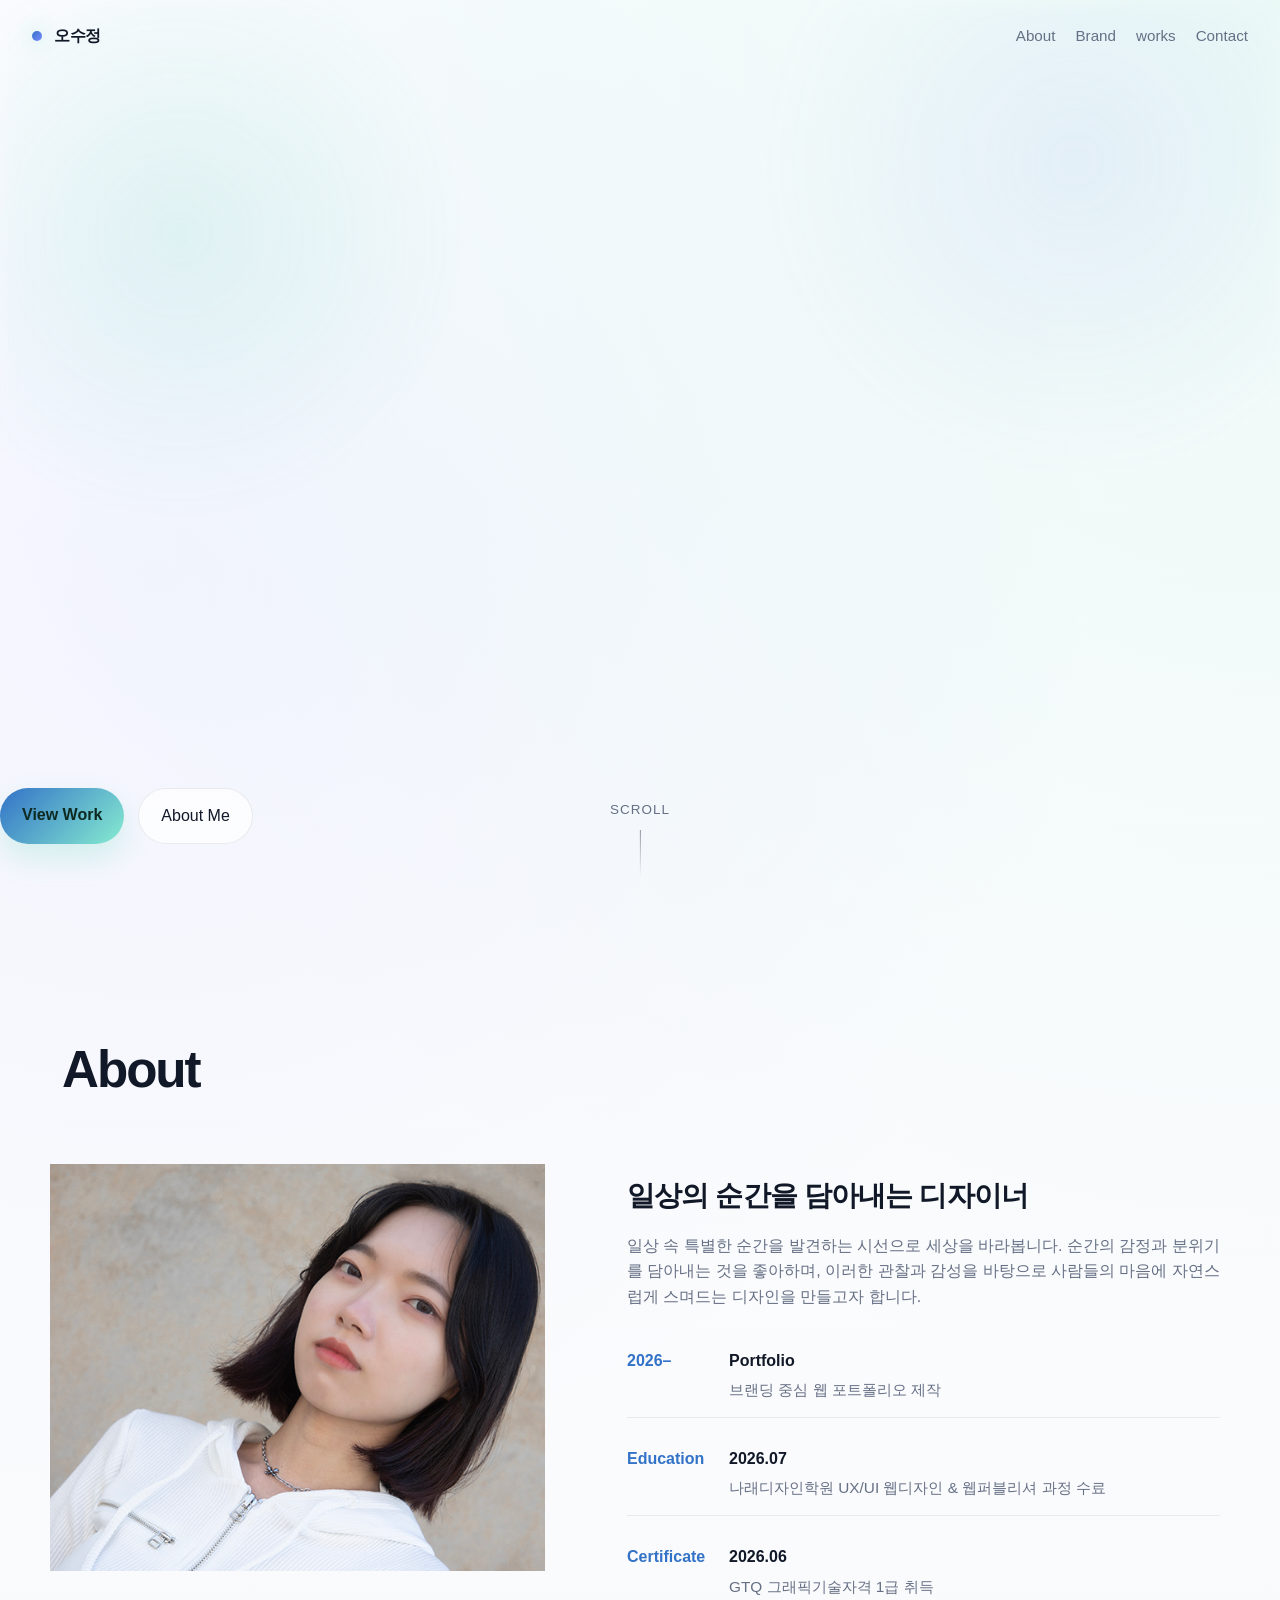
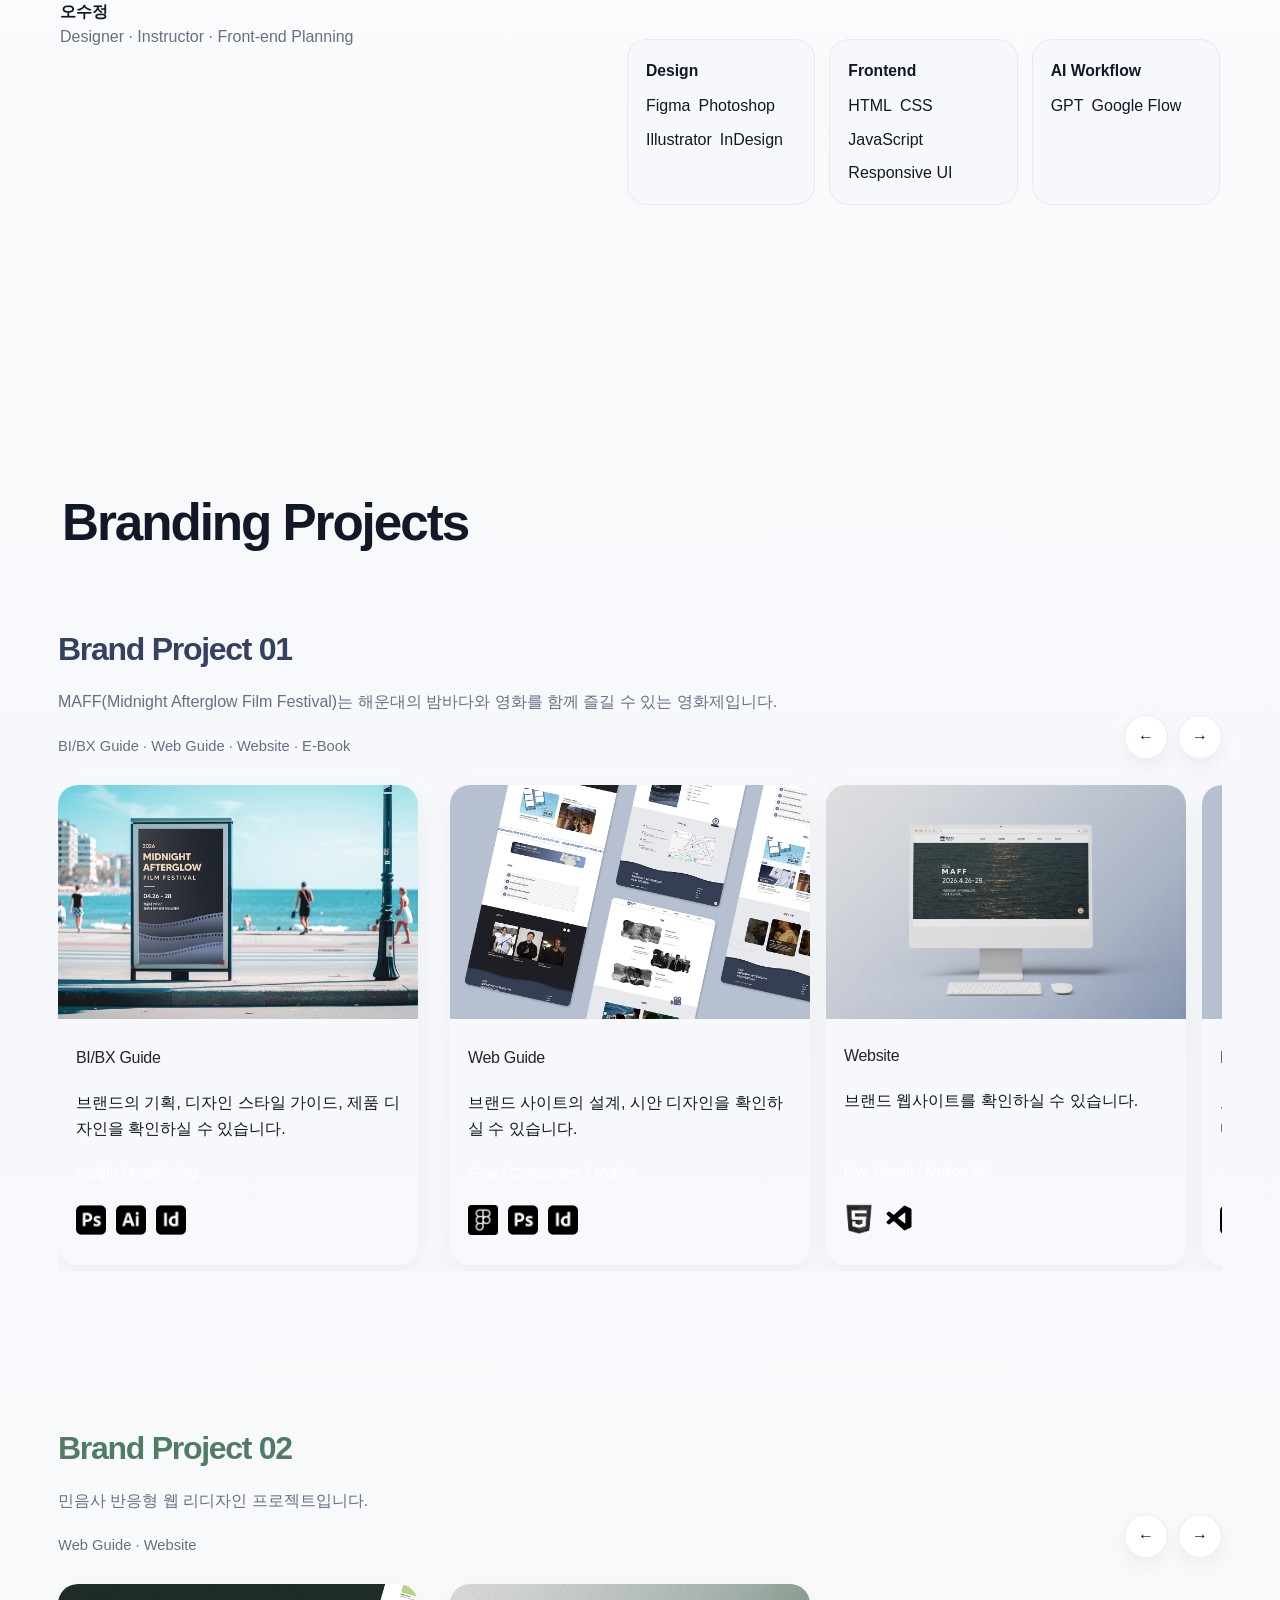
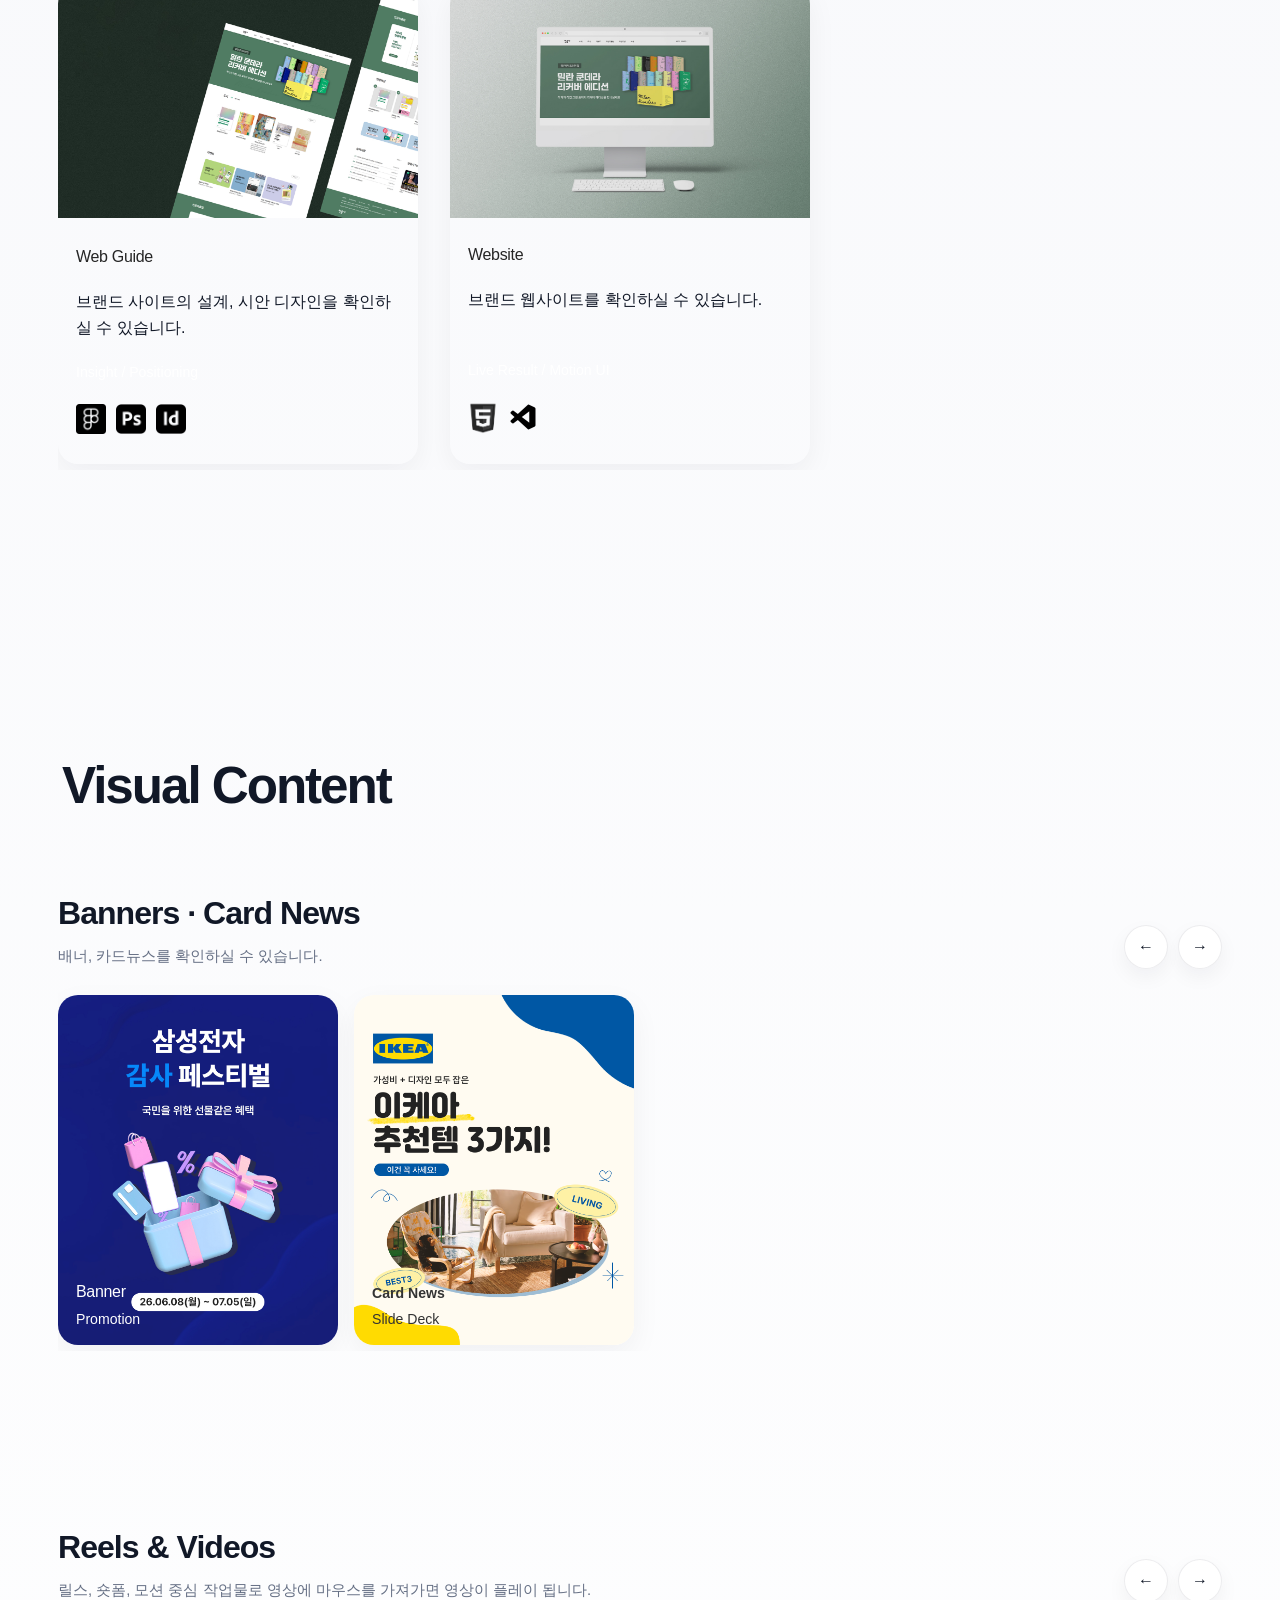
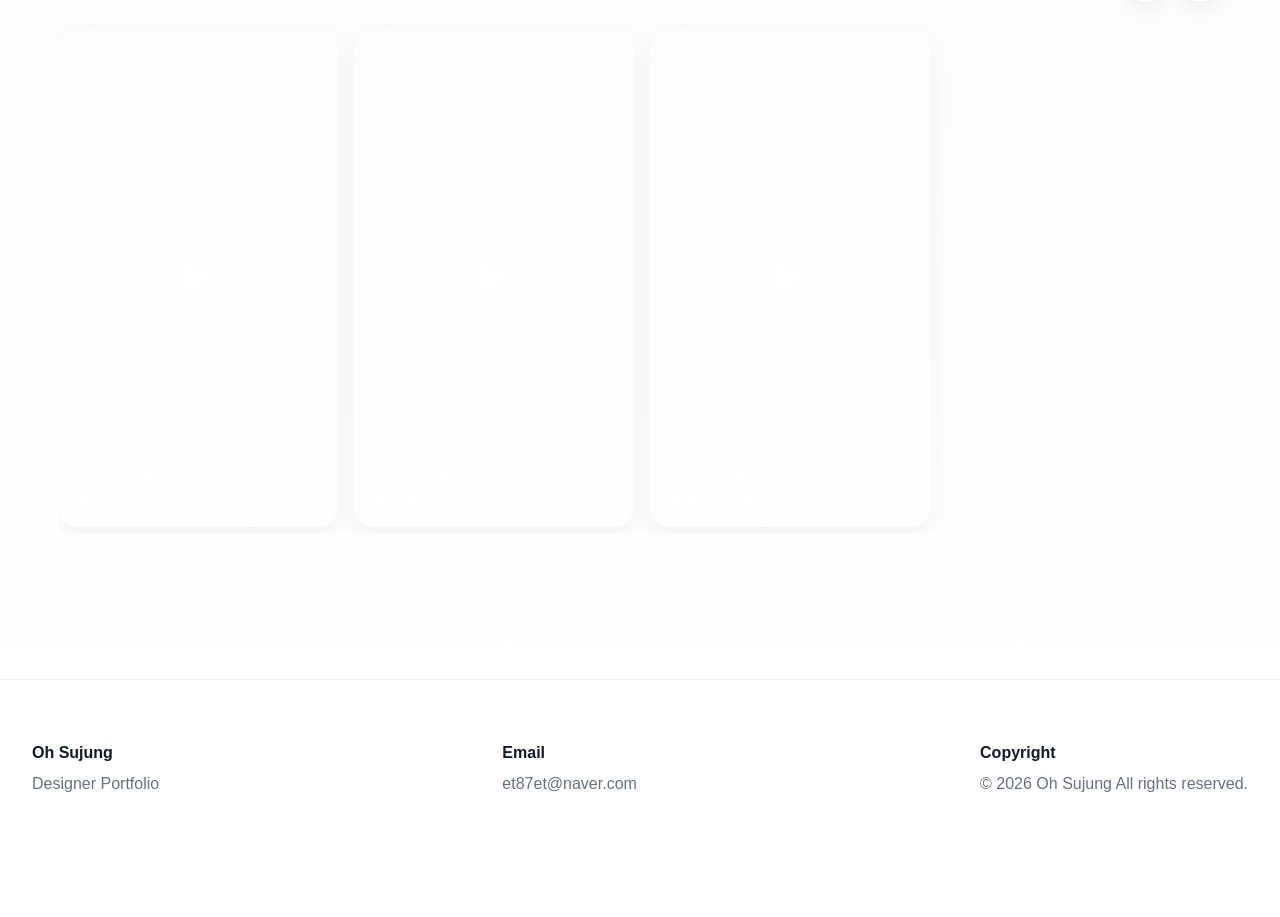
==== commit 88906e89: "Update index.html" ====
--- a/index.html
+++ b/index.html
@@ -551,7 +551,7 @@
               </article>
 
               <article class="reels-thumb thumb-card modal-card" data-modal-type="reels"
-                data-modal-title="Reel Project C" data-modal-description="영화 '미니언즈'를 직접 드로잉한 후 After Effects를 활용해 영상으로 제작했습니다"
+                data-modal-title="reels Project" data-modal-description="영화 '미니언즈'를 직접 드로잉한 후 After Effects를 활용해 영상으로 제작했습니다"
                 data-modal-role="Brand Motion" data-modal-tools="After Effects" data-modal-meta1-label="Format"
                 data-modal-meta1-value="9:16 Vertical" data-modal-meta2-label="Duration" data-modal-meta2-value="10 sec"
                 data-modal-tags="Brand Reel, Motion" data-modal-note-title="Editable Note"
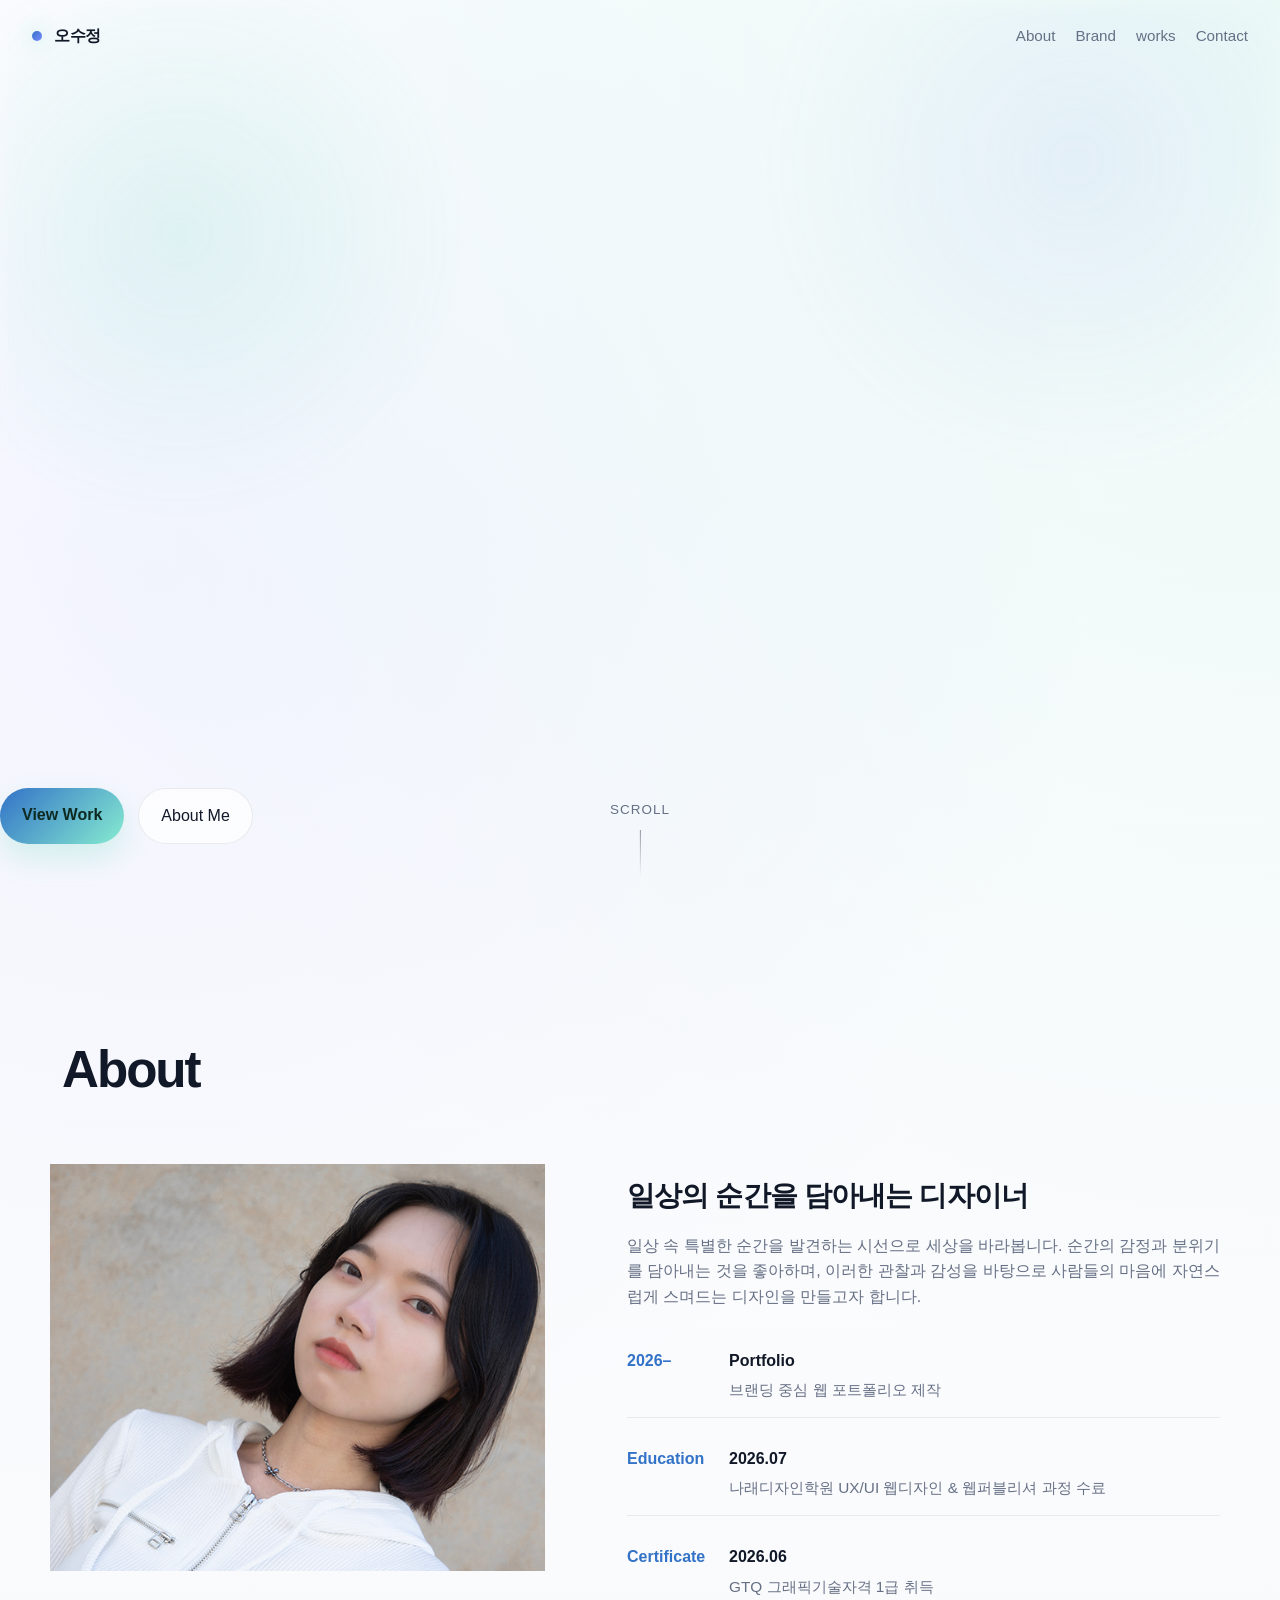
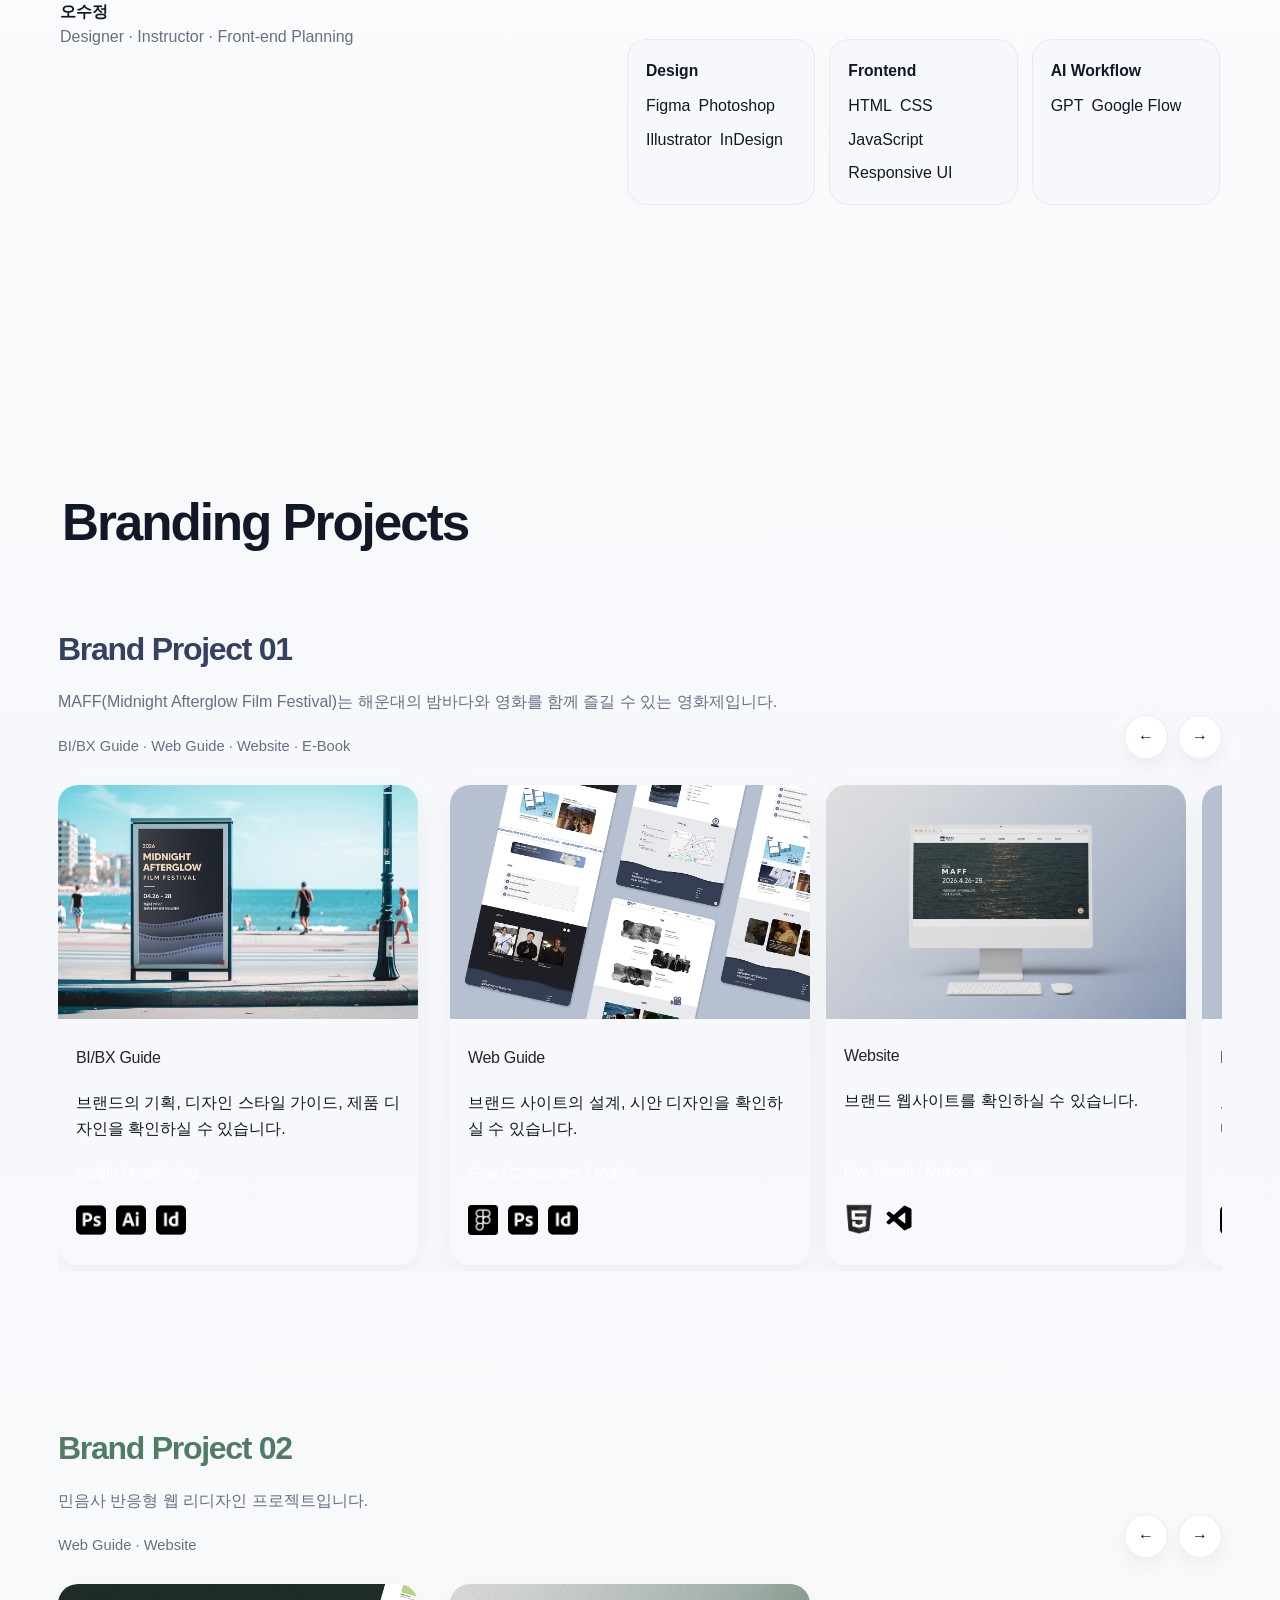
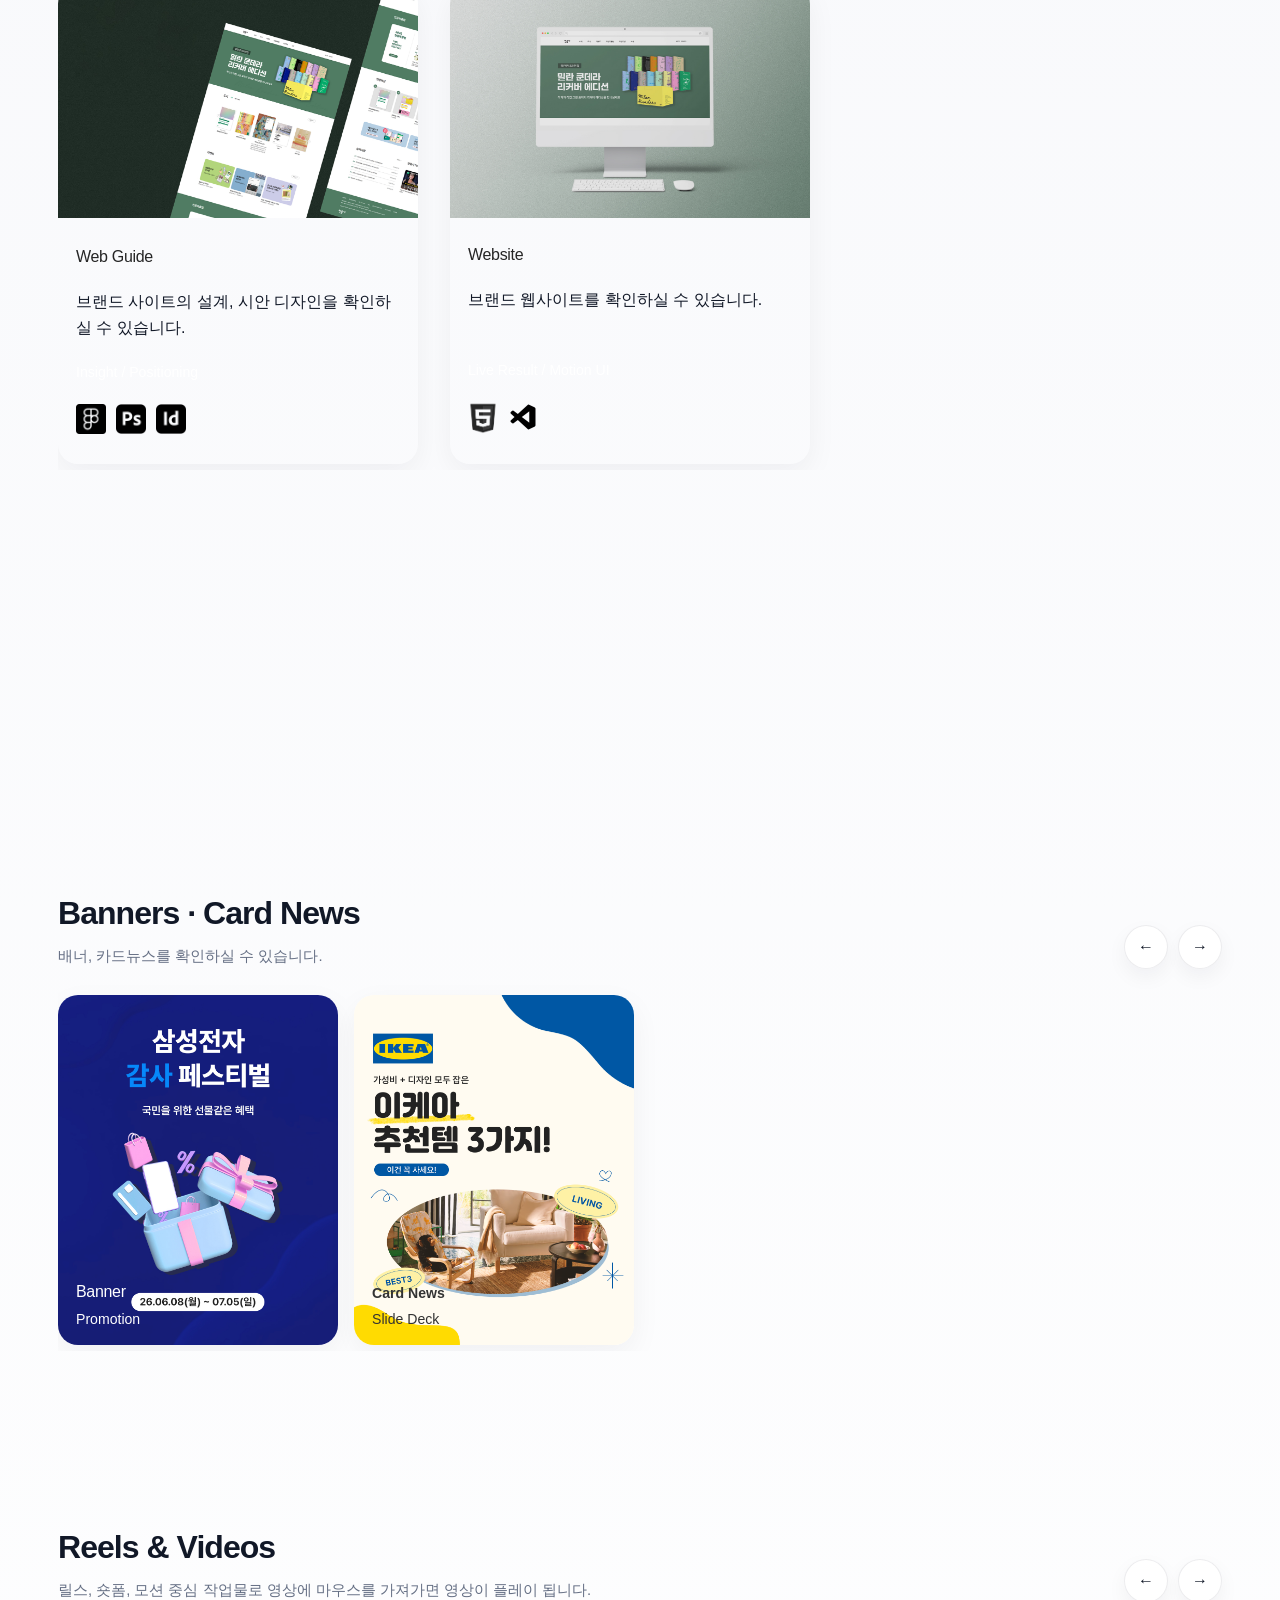
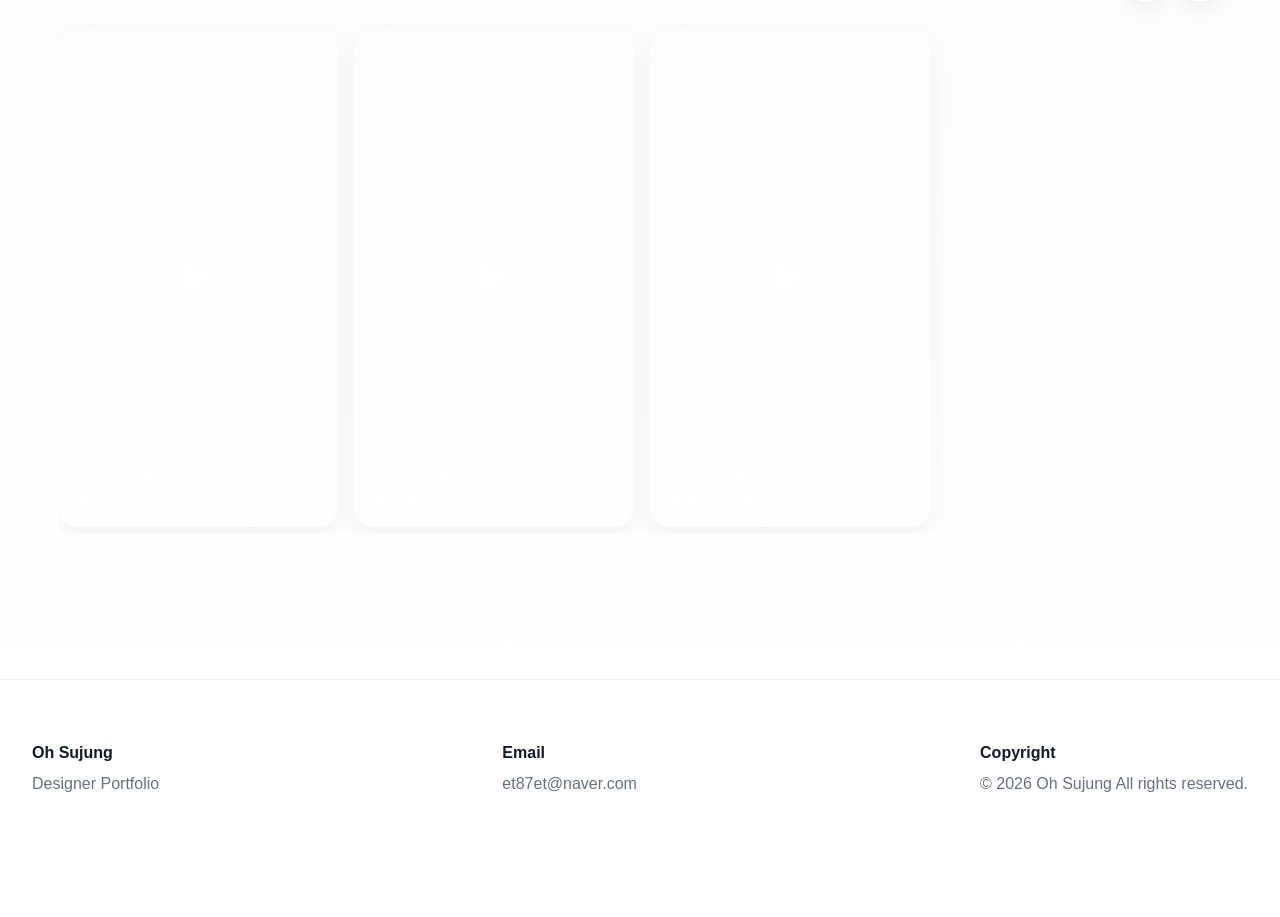
==== commit c092f3b9: "Update index.html" ====
(no text change in the page or its own stylesheets)
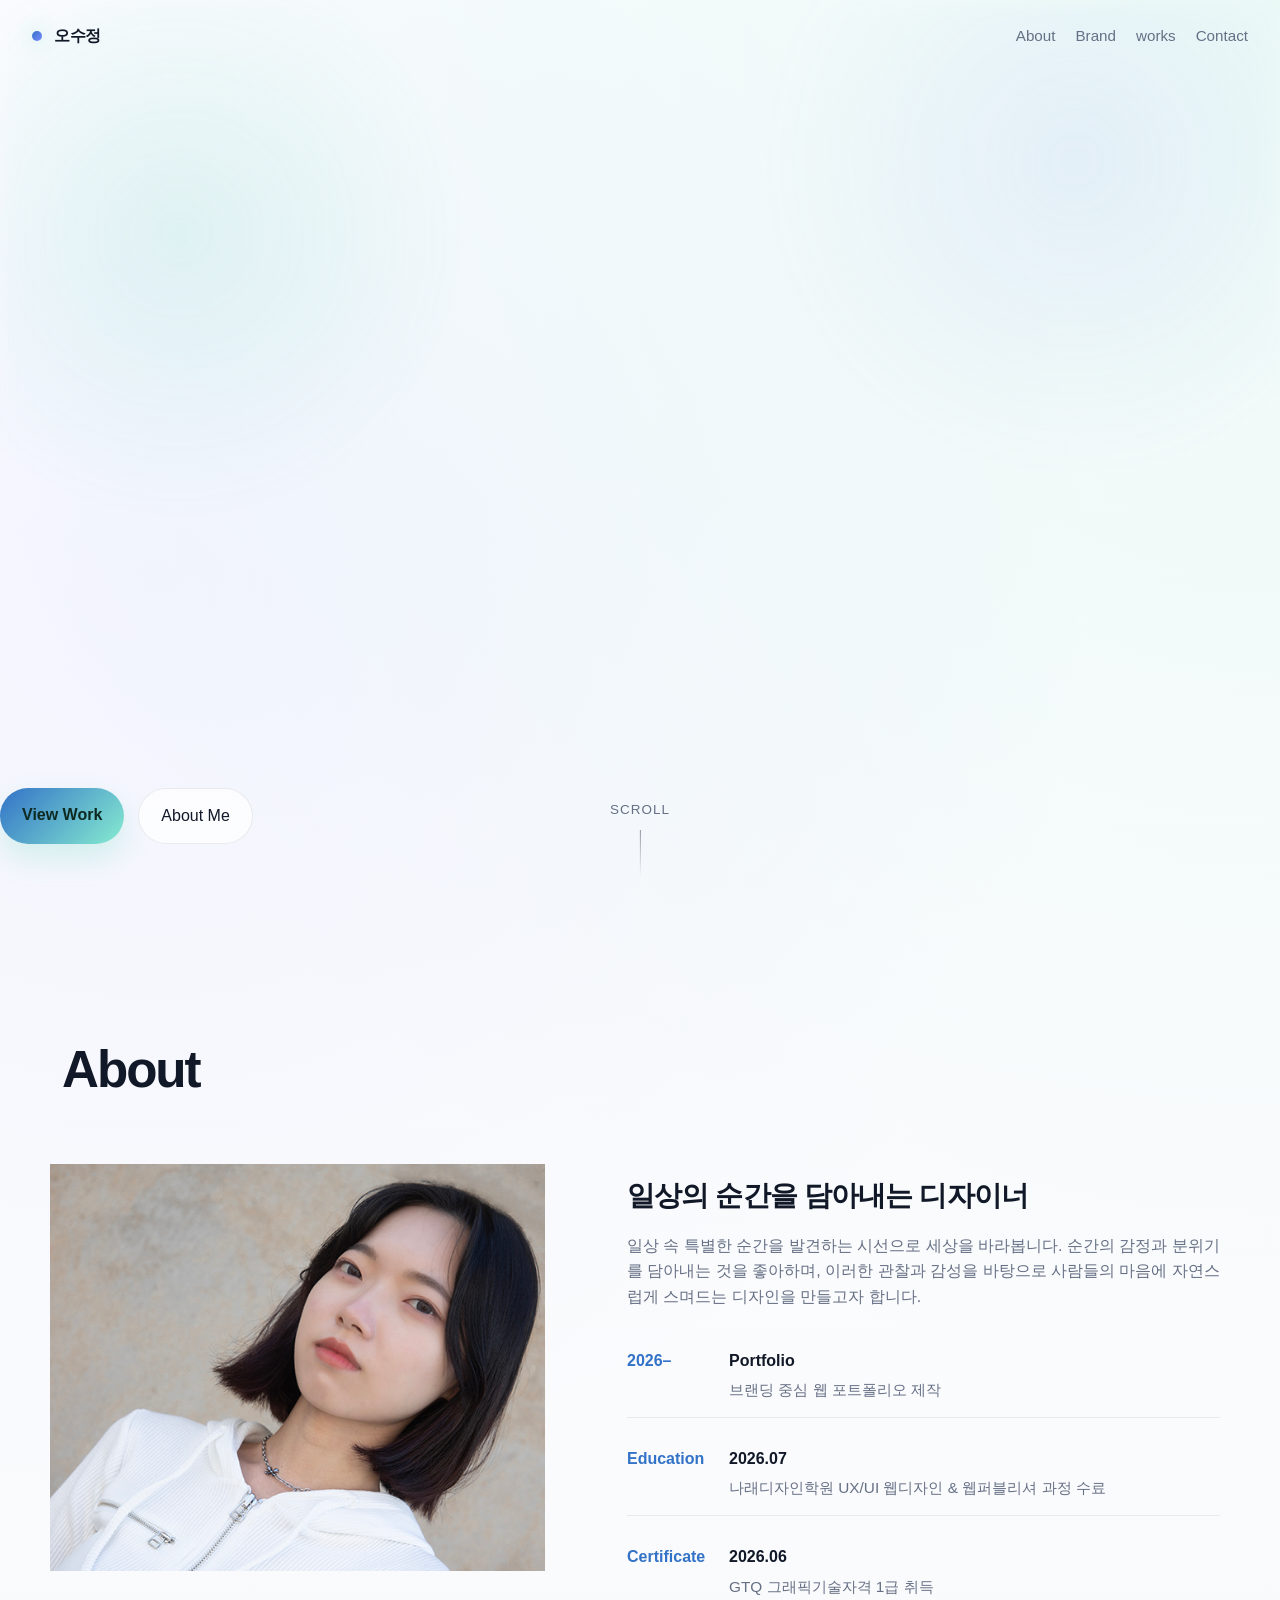
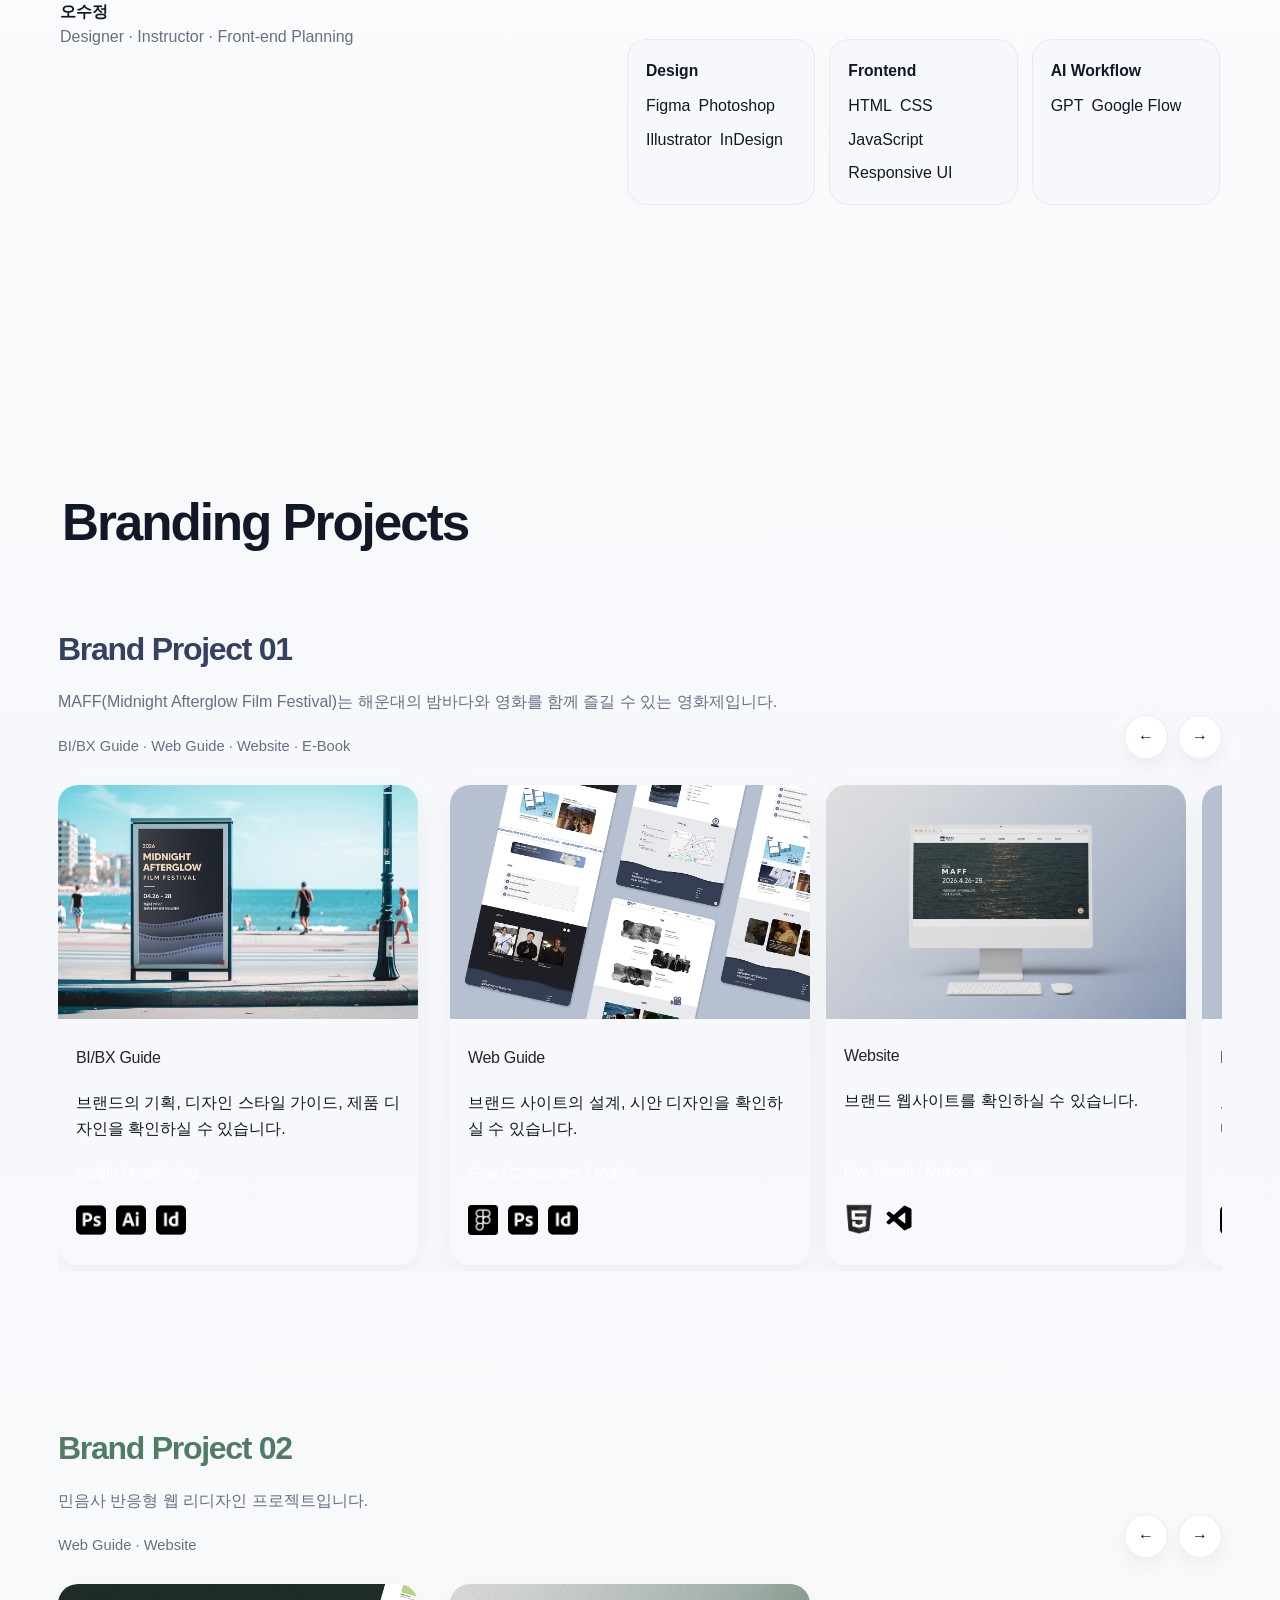
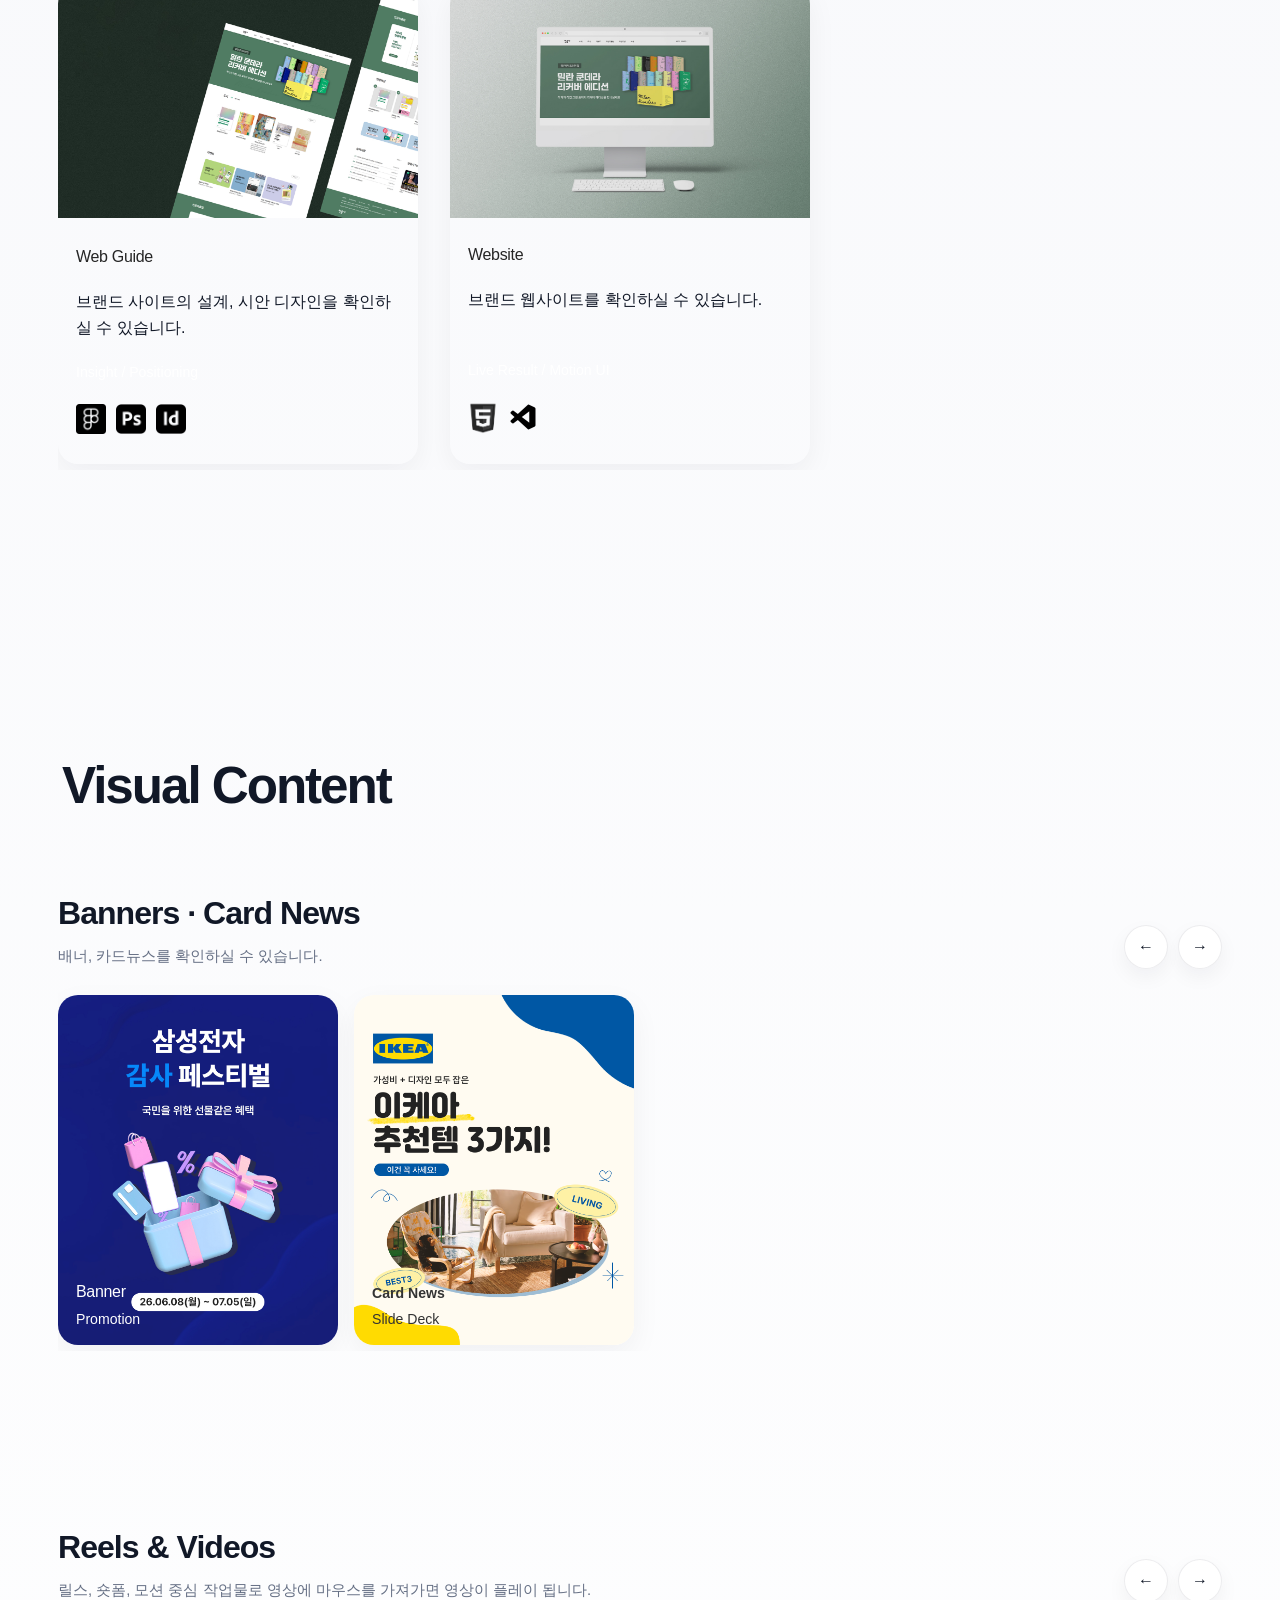
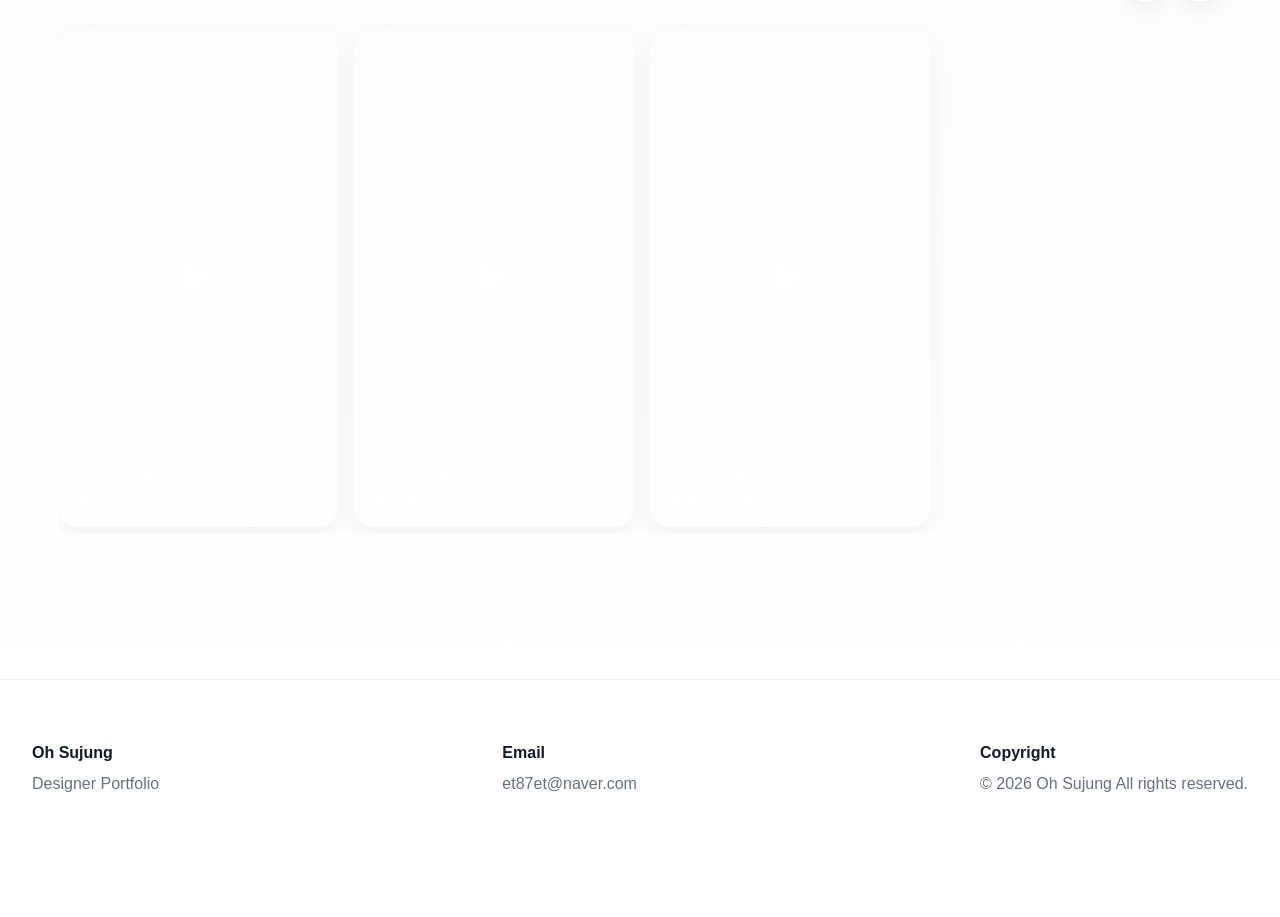
==== commit 700391b4: "Update index.html" ====
--- a/index.html
+++ b/index.html
@@ -551,7 +551,7 @@
               </article>
 
               <article class="reels-thumb thumb-card modal-card" data-modal-type="reels"
-                data-modal-title="reels Project" data-modal-description="영화 '미니언즈'를 직접 드로잉한 후 After Effects를 활용해 영상으로 제작했습니다"
+                data-modal-title="reels Project" data-modal-description="영화 '미니언즈'의 내용을 요약해 After Effects로 제작했습니다"
                 data-modal-role="Brand Motion" data-modal-tools="After Effects" data-modal-meta1-label="Format"
                 data-modal-meta1-value="9:16 Vertical" data-modal-meta2-label="Duration" data-modal-meta2-value="10 sec"
                 data-modal-tags="Brand Reel, Motion" data-modal-note-title="Editable Note"
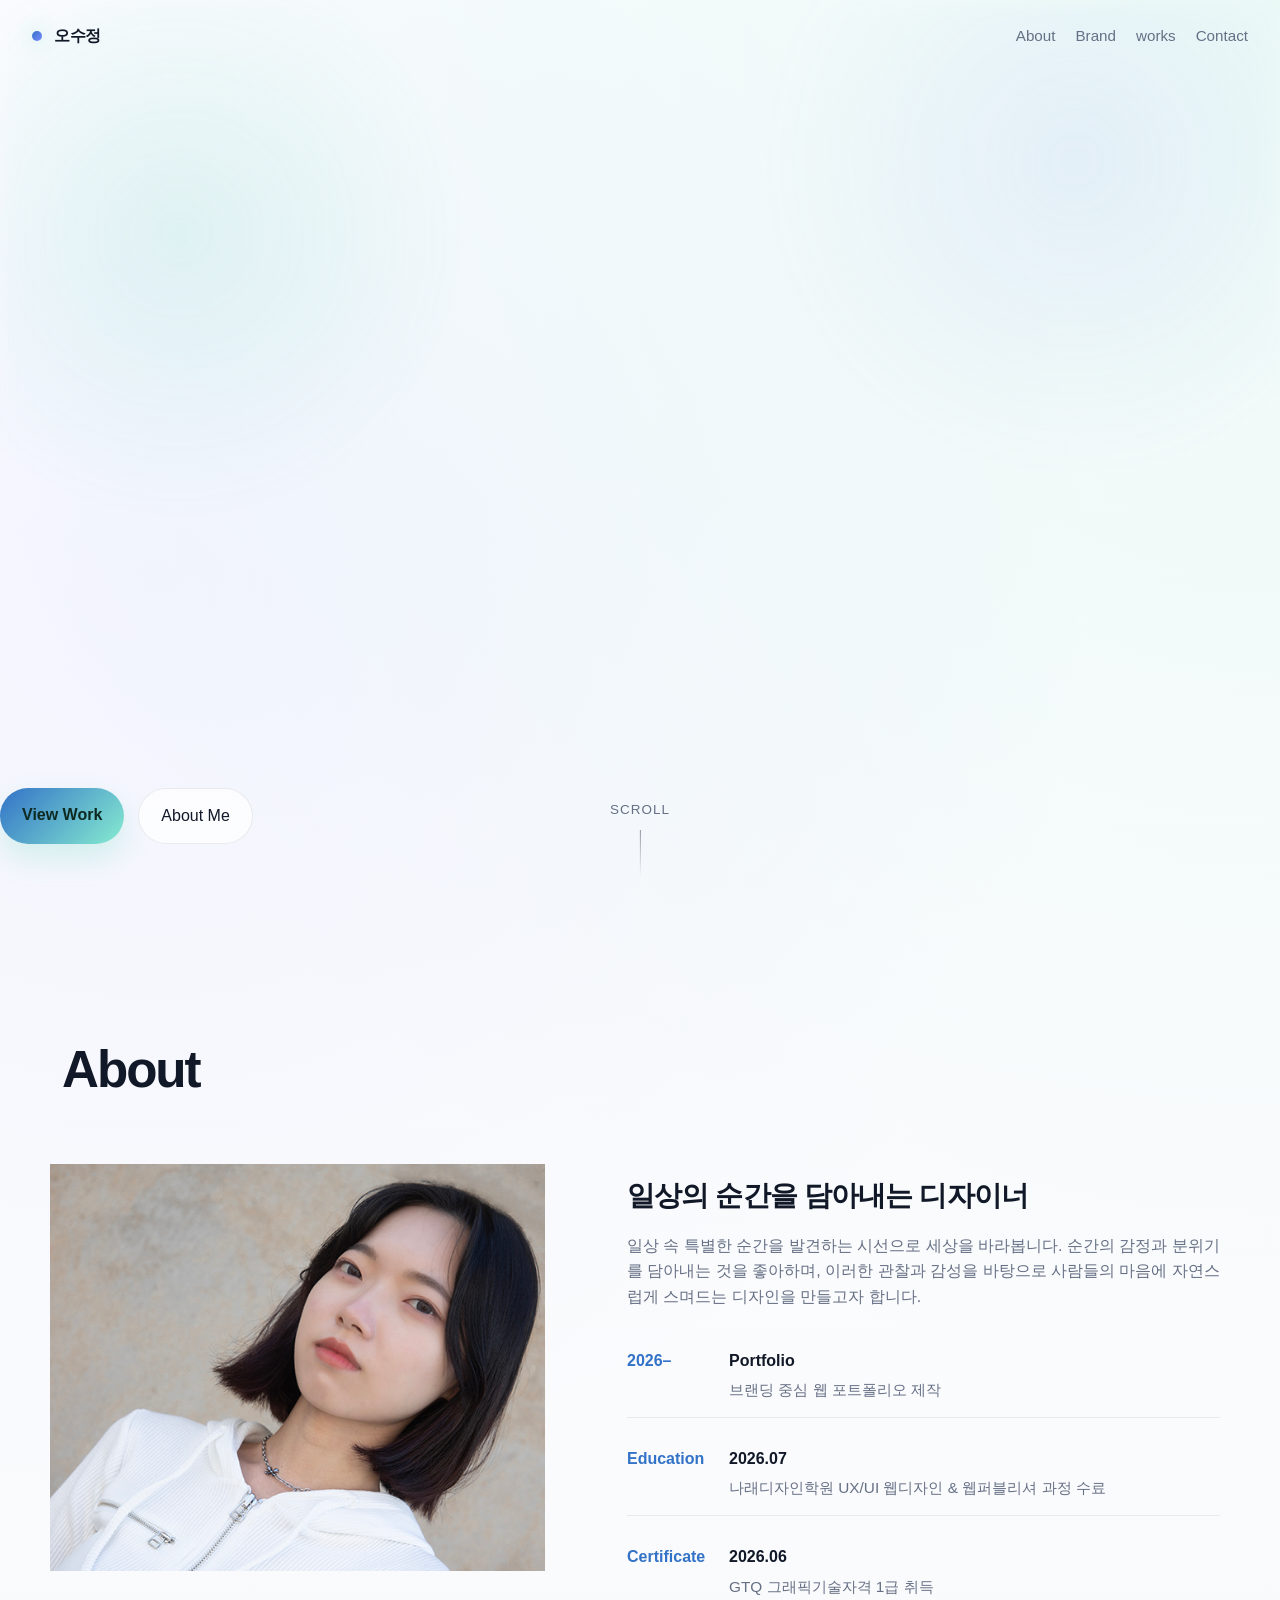
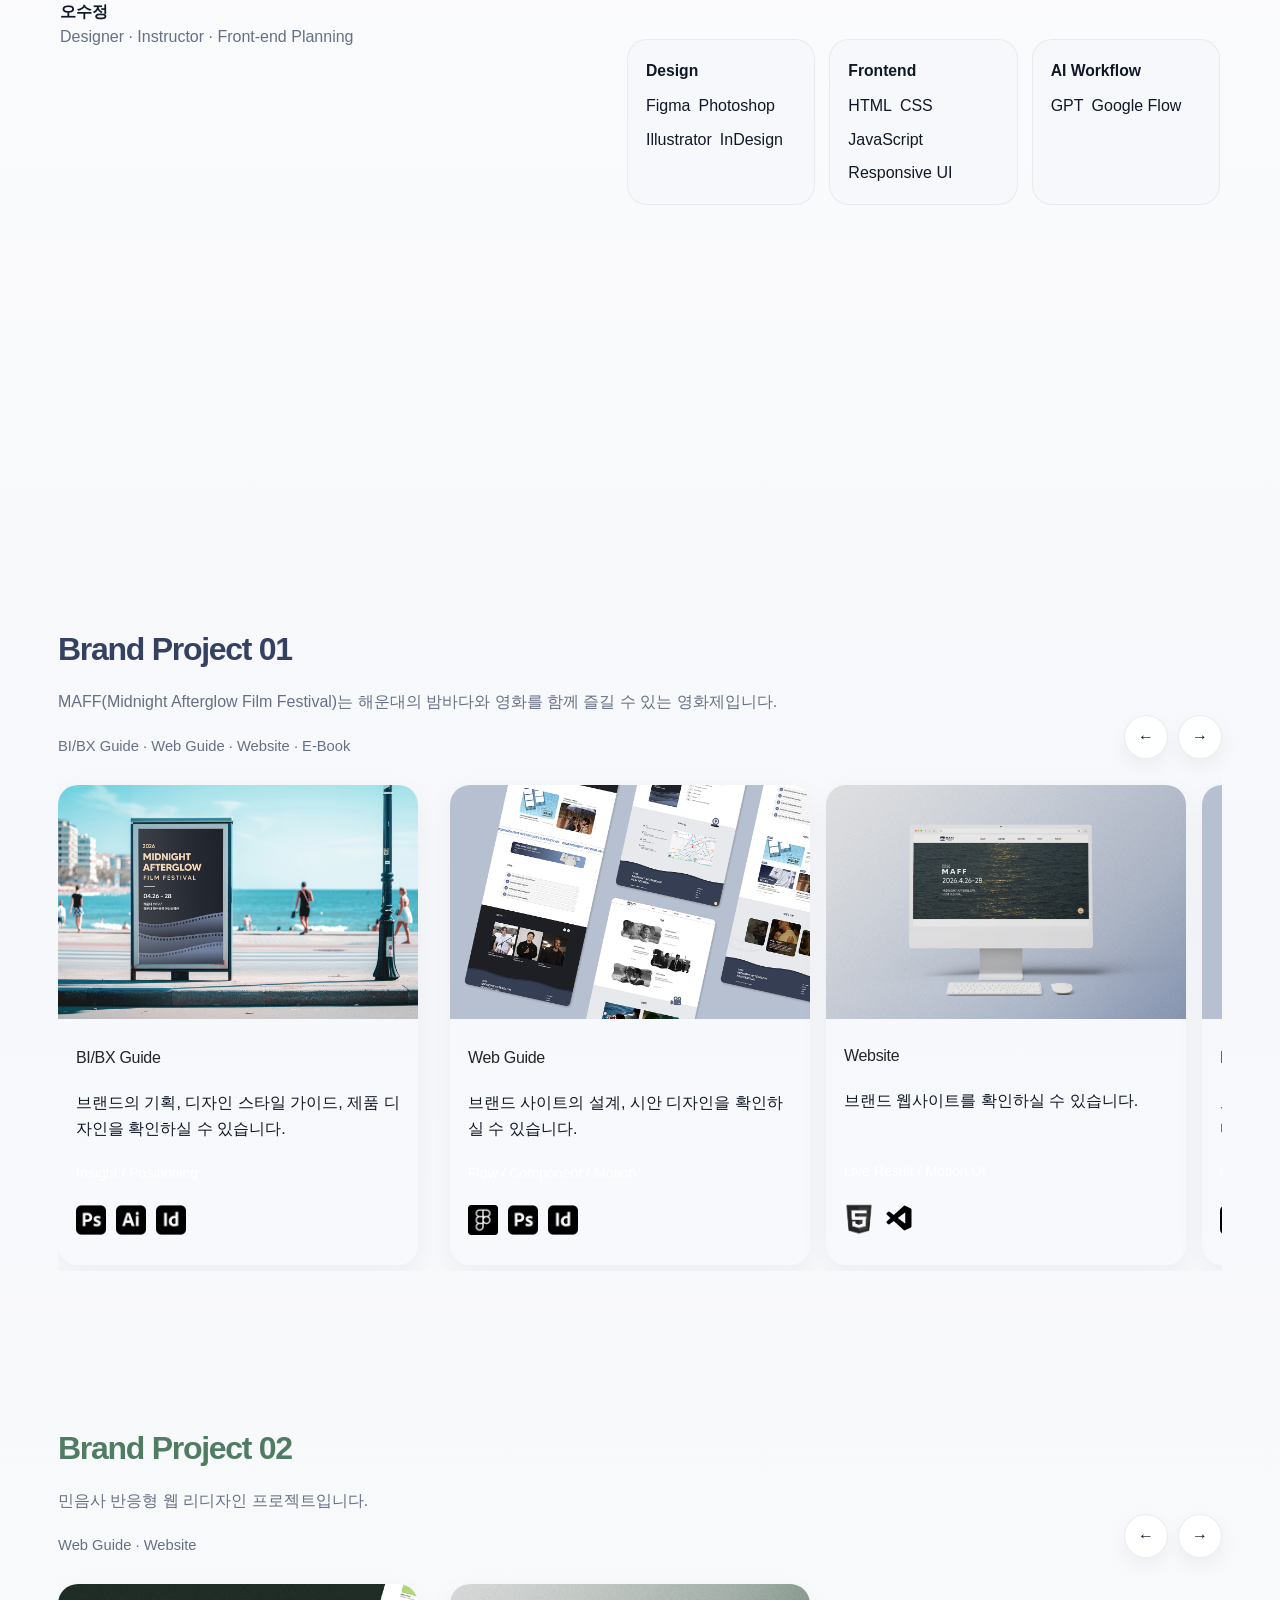
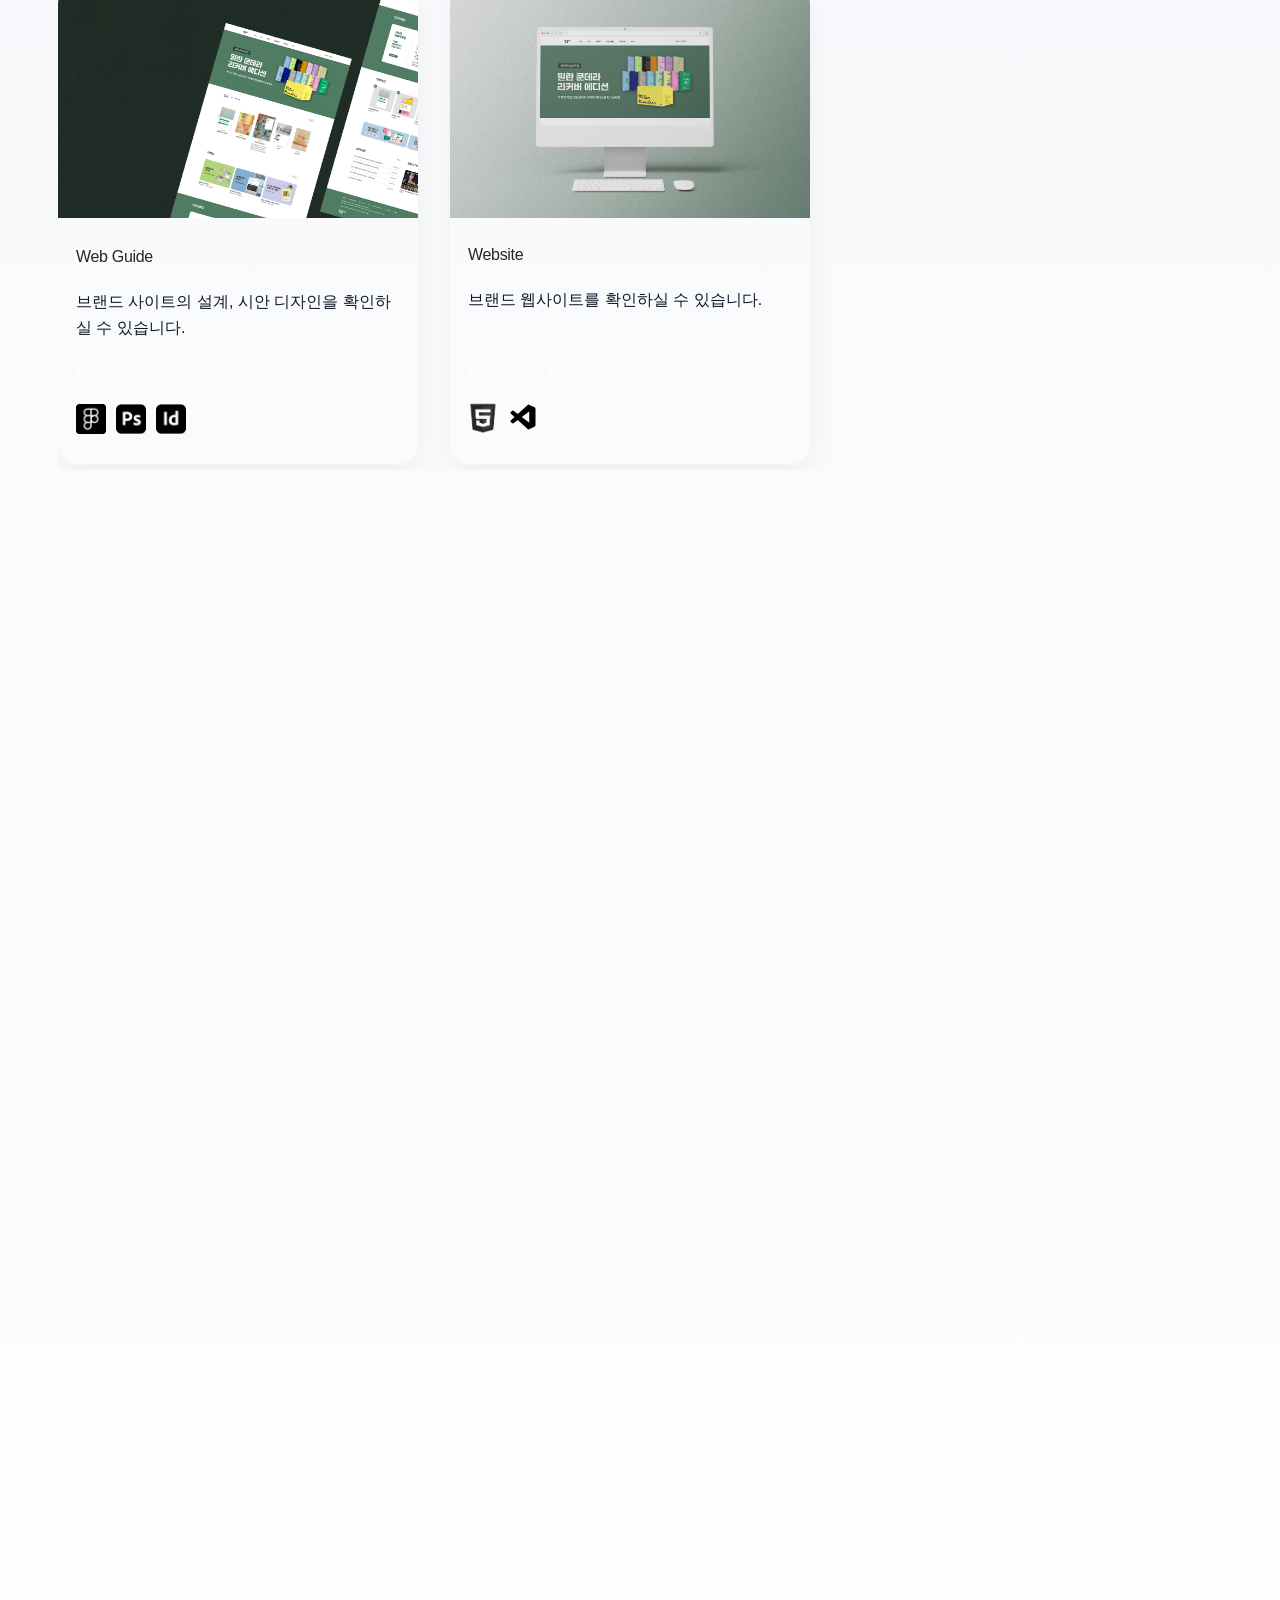
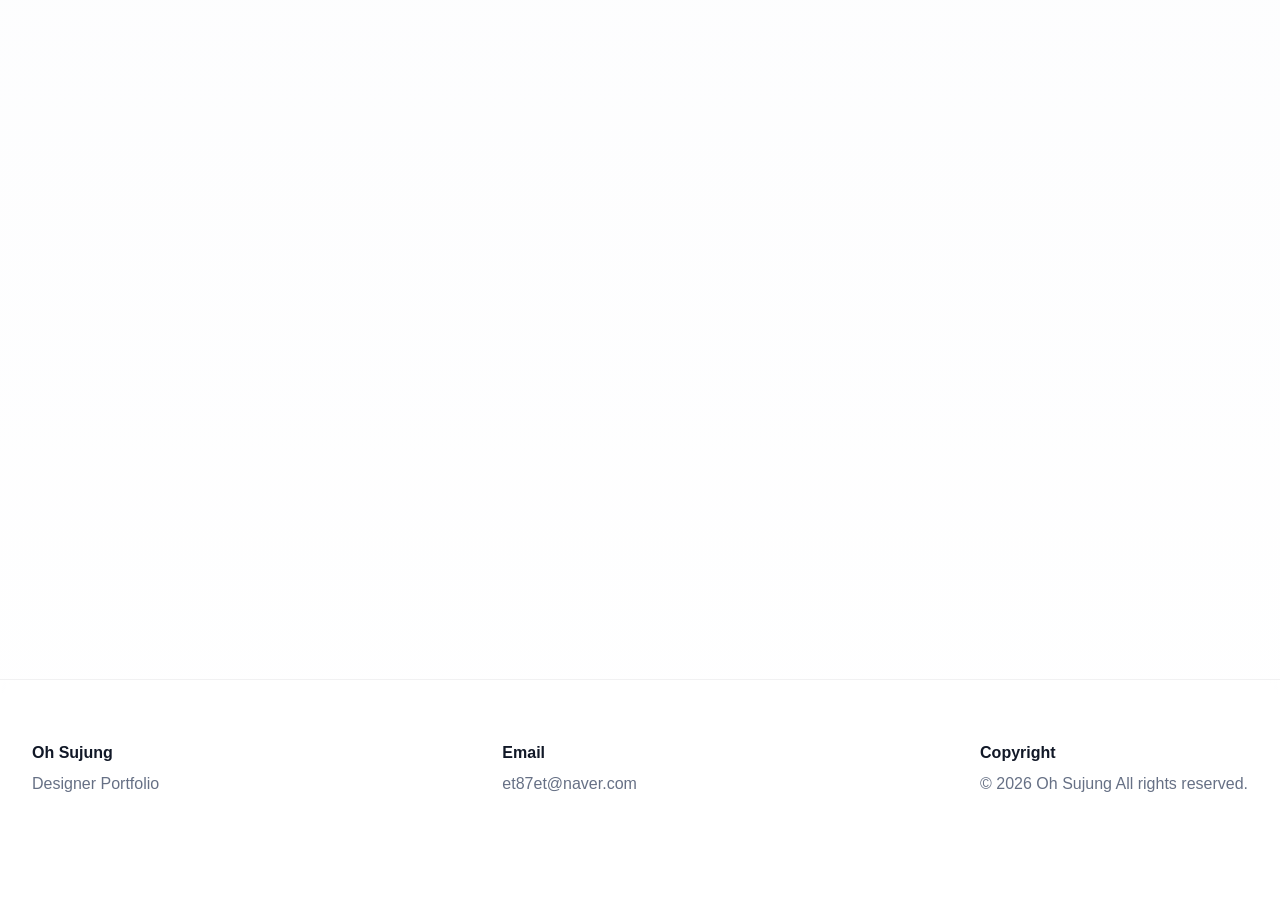
==== commit 6679580b: "Update index.html" ====
--- a/index.html
+++ b/index.html
@@ -470,7 +470,29 @@
                 <div class="thumb-image">
                   <img src="assets/img/CardNews1.png" alt="card news">
                 </div>
-                <div class="thumb-overlay"><span class="color_b strong">Card News</span><span class="color_b">Slide Deck</span>
+                <div class="thumb-overlay"><span class="color_b strong">Card News</span><span class="color_b">Slide
+                    Deck</span>
+                </div>
+              </article>
+
+              <article class="cardnews-thumb thumb-card modal-card" data-modal-type="cardnews"
+                data-modal-label="Card News Project" data-modal-title="Card News Series A" data-modal-description="
+             삿포로 추천 맛집을 카드뉴스 형식으로 만들었습니다. 모달에서 여러 장의 카드뉴스를 순서대로 확인할 수 있습니다." data-modal-role="Card News Design"
+                data-modal-tools="Photoshop"
+                data-modal-summary="인스타그램 캐러셀 형식의 카드뉴스입니다. 첫 장에서 주제를 제시하고 뒤로 갈수록 정보 흐름이 이어지도록 구성했습니다."
+                data-modal-meta1-label="Topic" data-modal-meta1-value="Brand Story" data-modal-meta2-label="Pages"
+                data-modal-meta2-value="7 Pages" data-modal-meta3-label="Flow"
+                data-modal-meta3-value="Cover → Info → CTA" data-modal-meta4-label="Style"
+                data-modal-meta4-value="Editorial Carousel" data-modal-tags="Card News, Carousel, Storytelling"
+                data-modal-note-title="Editable Note"
+                data-modal-note="카드뉴스는 페이지 흐름, 표지 방향, 정보 구성 방식 등을 이 박스에서 자유롭게 수정할 수 있습니다."
+                data-modal-video="Card news preview" data-modal-link="https://example.com"
+                data-modal-images="assets/img/CardNews2_1.jpg|assets/img/CardNews2_2.jpg|assets/img/CardNews2_3.jpg|assets/img/CardNews2_4.jpg|assets/img/CardNews2_5.jpg"
+                data-modal-ratio="4 / 5">
+                <div class="thumb-image">
+                  <img src="assets/img/CardNews2_1.jpg" alt="card news">
+                </div>
+                <div class="thumb-overlay"><span class="strong">Card News</span><span>Slide Deck</span>
                 </div>
               </article>
 
@@ -484,9 +506,9 @@
                 data-modal-meta4-value="Clean Info Layout" data-modal-tags="Promotion, Information"
                 data-modal-note-title="Editable Note" data-modal-note="카드뉴스 프로젝트용 자유 메모 영역입니다."
                 data-modal-video="Card news preview" data-modal-link="https://example.com"
-                data-modal-images="assets/img/CardNews1.png|assets/img/CardNews2.png|assets/img/CardNews3.png|assets/img/CardNews4.png|assets/img/CardNews5.png|assets/img/CardNews6.png|assets/img/CardNews7.png">
+                data-modal-images="assets/img/CardNews2_1.jpg|assets/img/CardNews2_2.jpg|assets/img/CardNews2_3.jpg|assets/img/CardNews2_4.jpg|assets/img/CardNews2_5.jpg">
                 <div class="thumb-image">
-                  <img src="assets/img/CardNews1.png" alt="card news">
+                  <img src="assets/img/CardNews2_1.jpg" alt="card news">
                 </div>
                 <div class="thumb-overlay"><strong>Card News Series B</strong><span>Promotion / Information</span></div>
               </article> -->
@@ -533,9 +555,9 @@
 
               <article class="reels-thumb thumb-card modal-card" data-modal-type="reels"
                 data-modal-title="Reels Project" data-modal-description="직접 촬영한 '2026 부산 모빌리티쇼' 숏폼 콘텐츠 프로젝트입니다."
-                data-modal-role="Campaign Motion" data-modal-tools="Premiere Pro"
-                data-modal-meta1-label="Format" data-modal-meta1-value="9:16 Vertical" data-modal-meta2-label="Duration"
-                data-modal-meta2-value="12 sec" data-modal-tags="Campaign, Reels" data-modal-note-title="Editable Note"
+                data-modal-role="Campaign Motion" data-modal-tools="Premiere Pro" data-modal-meta1-label="Format"
+                data-modal-meta1-value="9:16 Vertical" data-modal-meta2-label="Duration" data-modal-meta2-value="12 sec"
+                data-modal-tags="Campaign, Reels" data-modal-note-title="Editable Note"
                 data-modal-note="릴스 B 설명을 이 영역에서 직접 수정할 수 있습니다." data-modal-link="https://example.com"
                 data-modal-media="assets/video/moto.mp4">
                 <video class="thumb-video" muted loop playsinline preload="metadata">
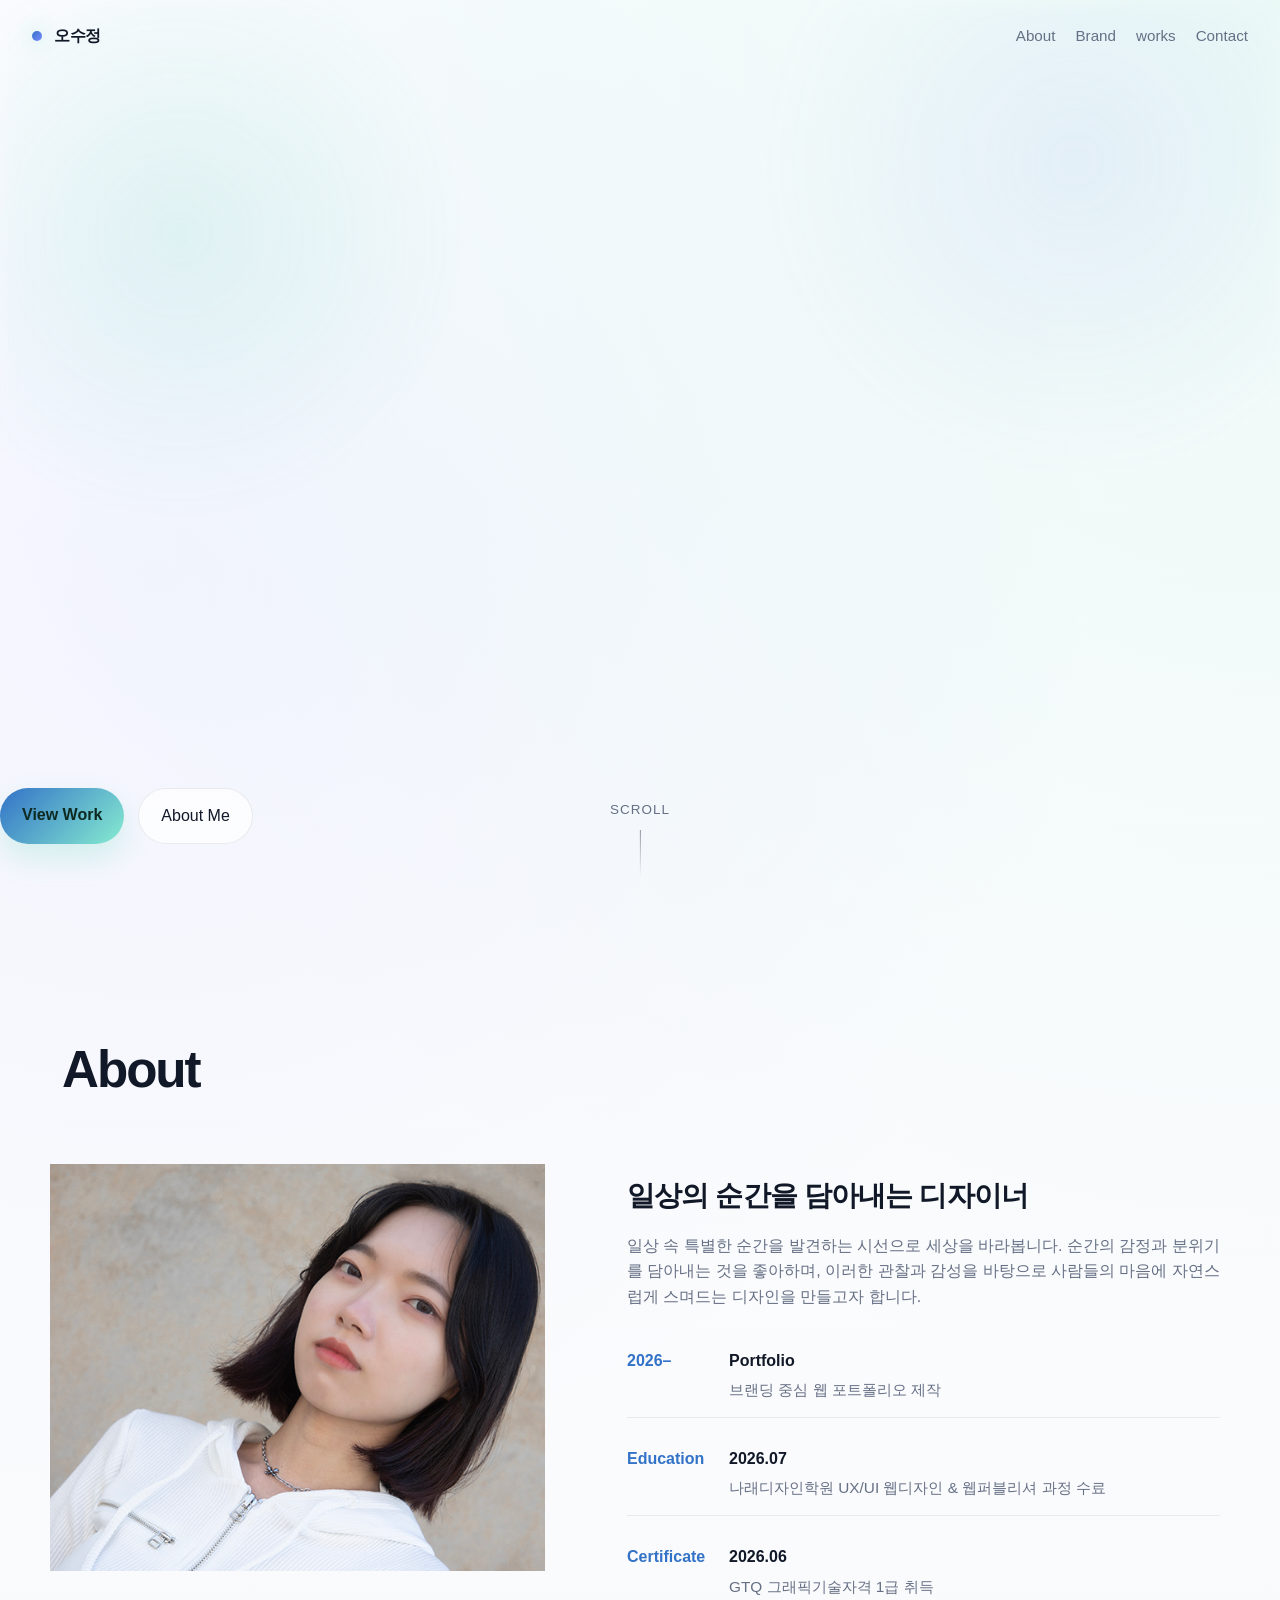
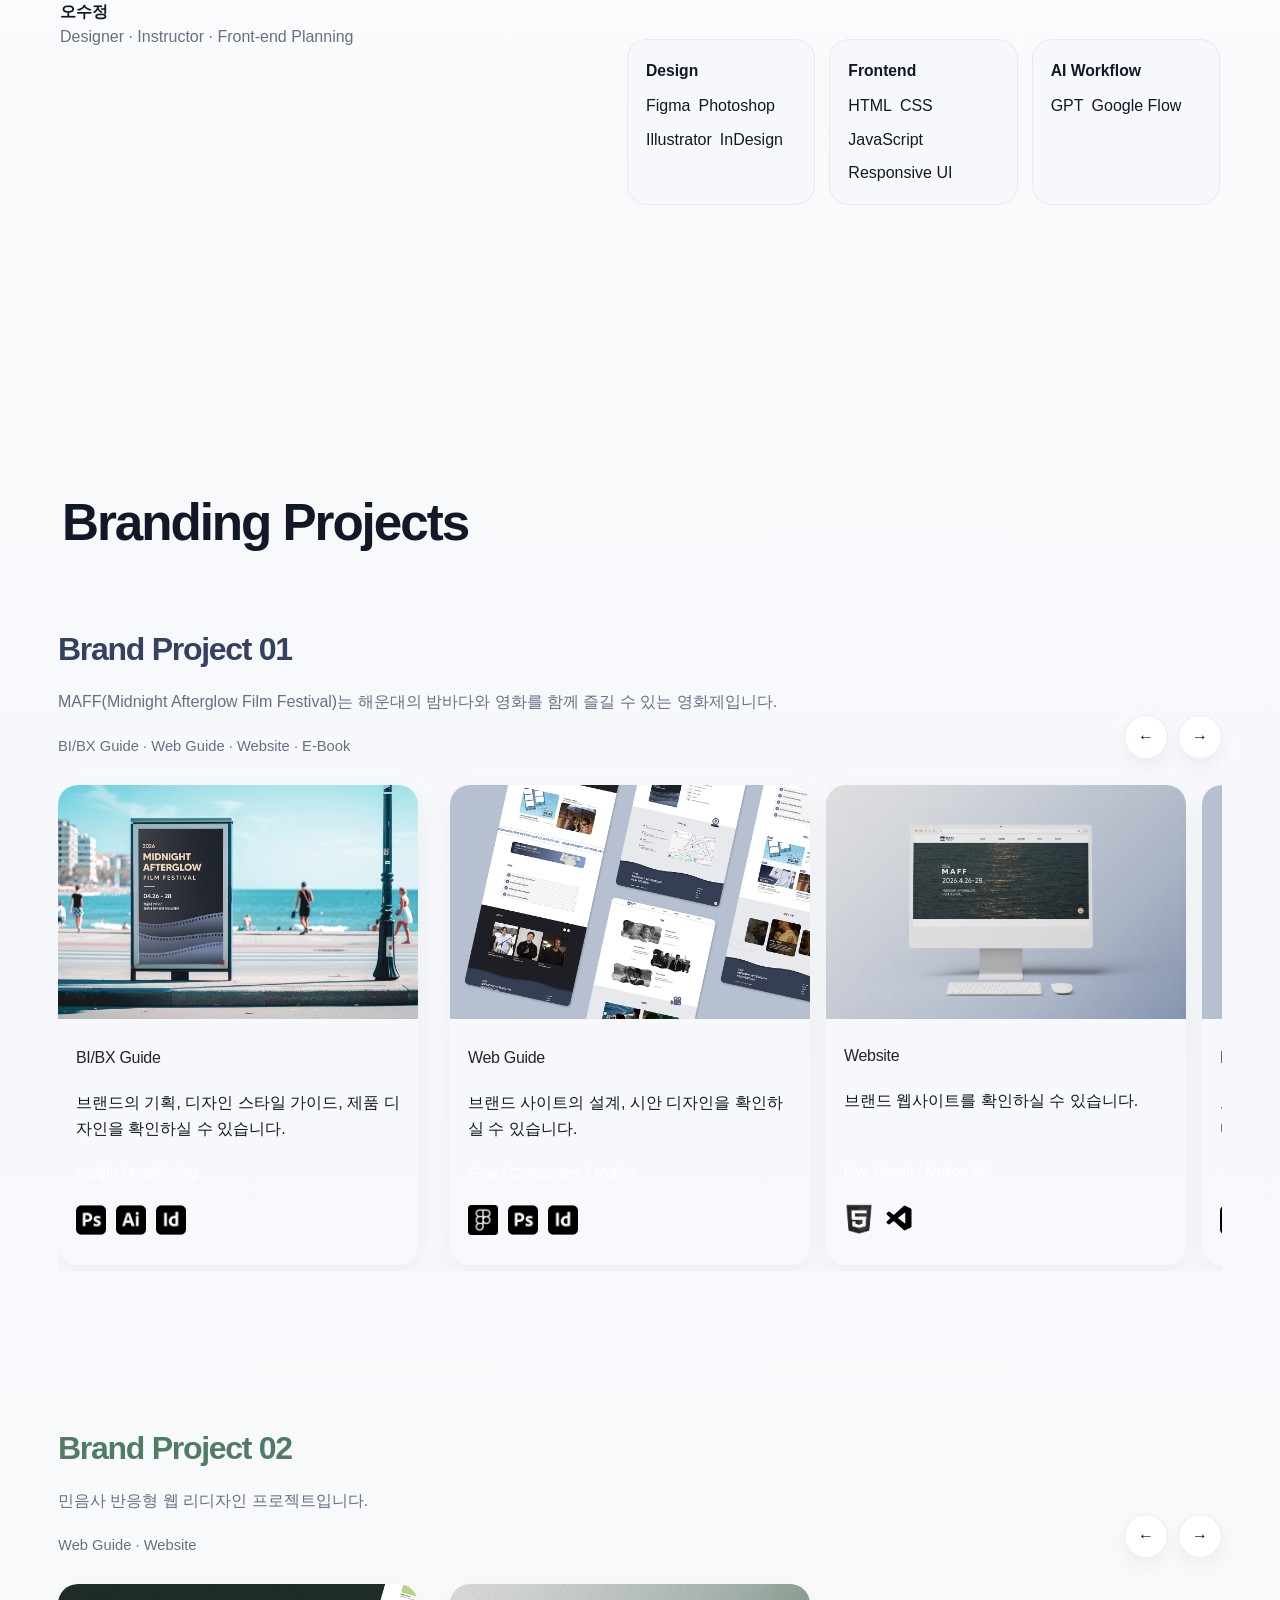
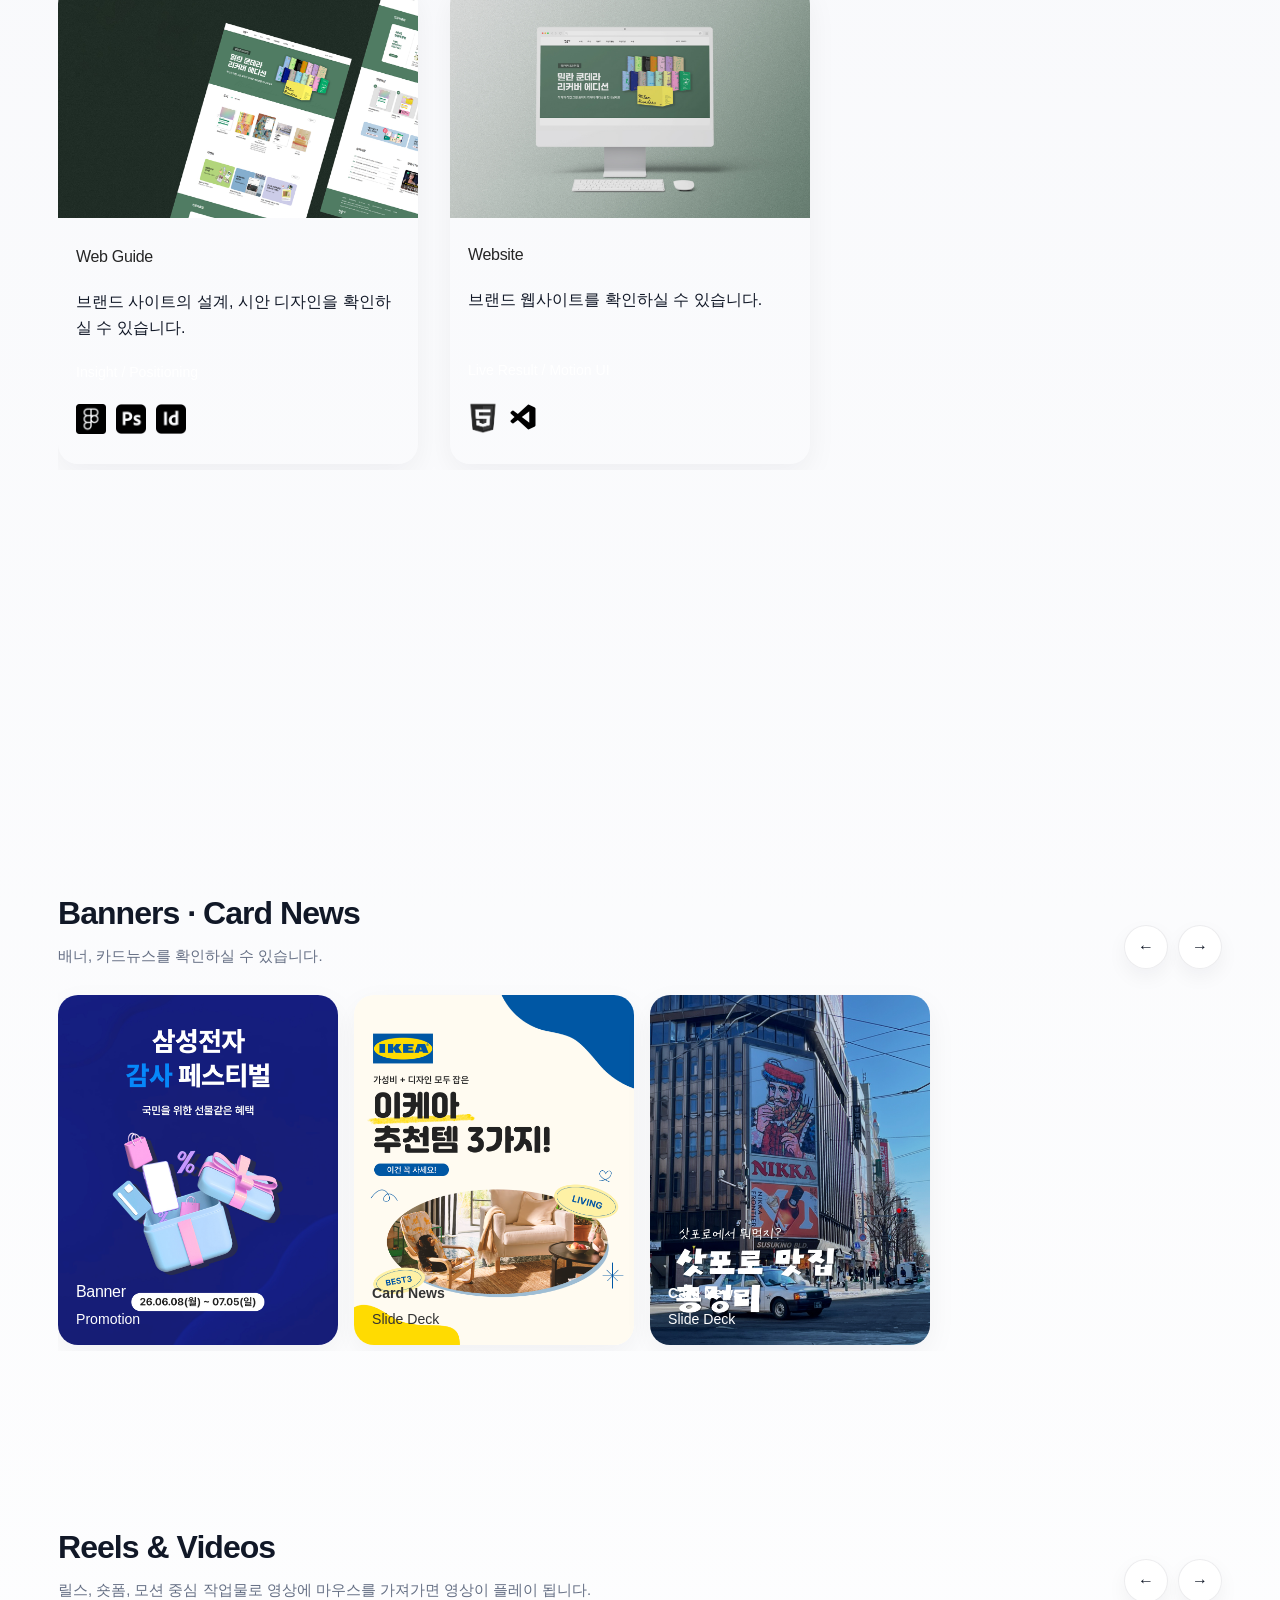
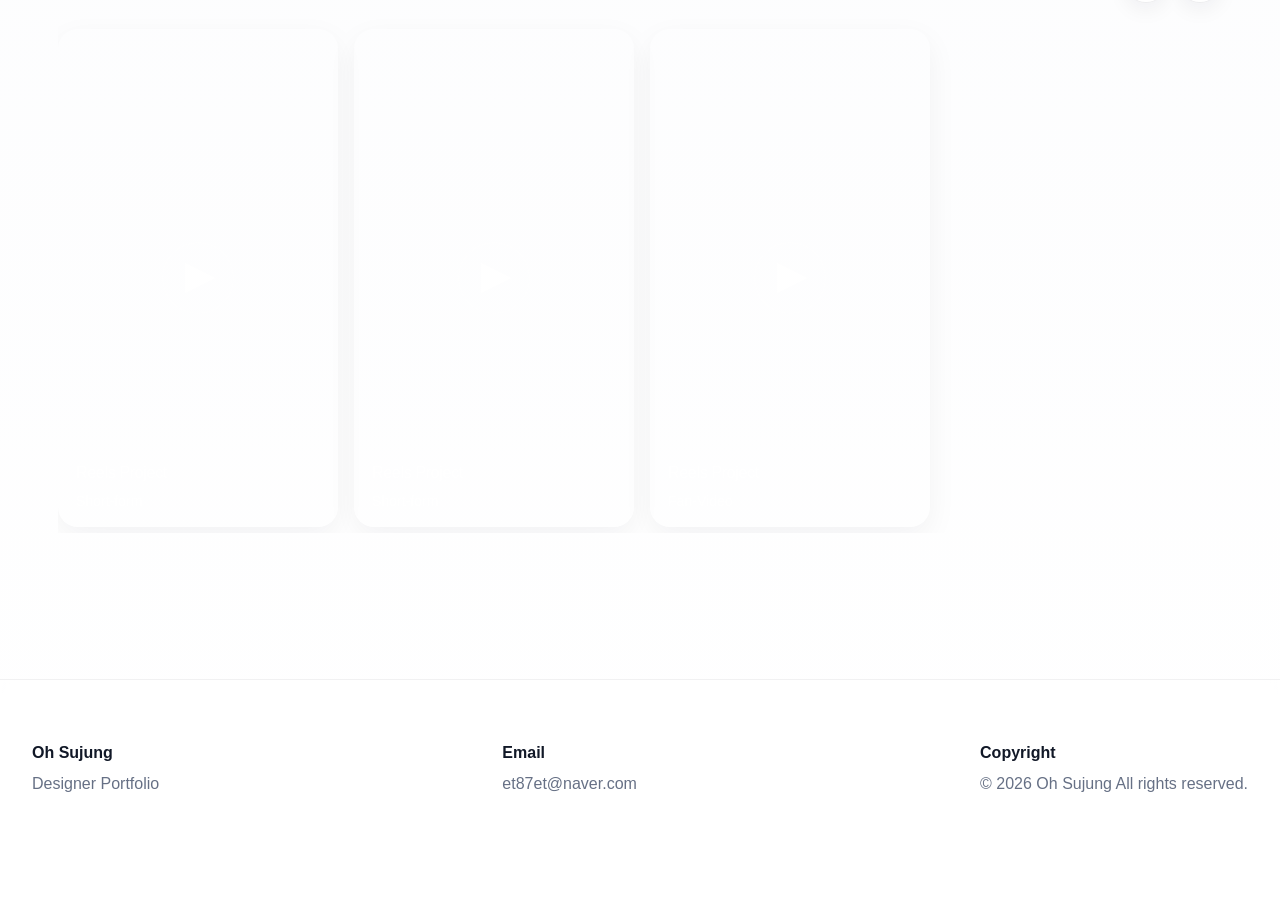
==== commit 18fc9849: "Update index.html" ====
--- a/index.html
+++ b/index.html
@@ -587,7 +587,7 @@
                 </div>
                 <div class="thumb-overlay">
                   <strong>Reels Project</strong>
-                  <span>Motion-Graphics</span>
+                  <span>Fan-Video</span>
                 </div>
               </article>
 
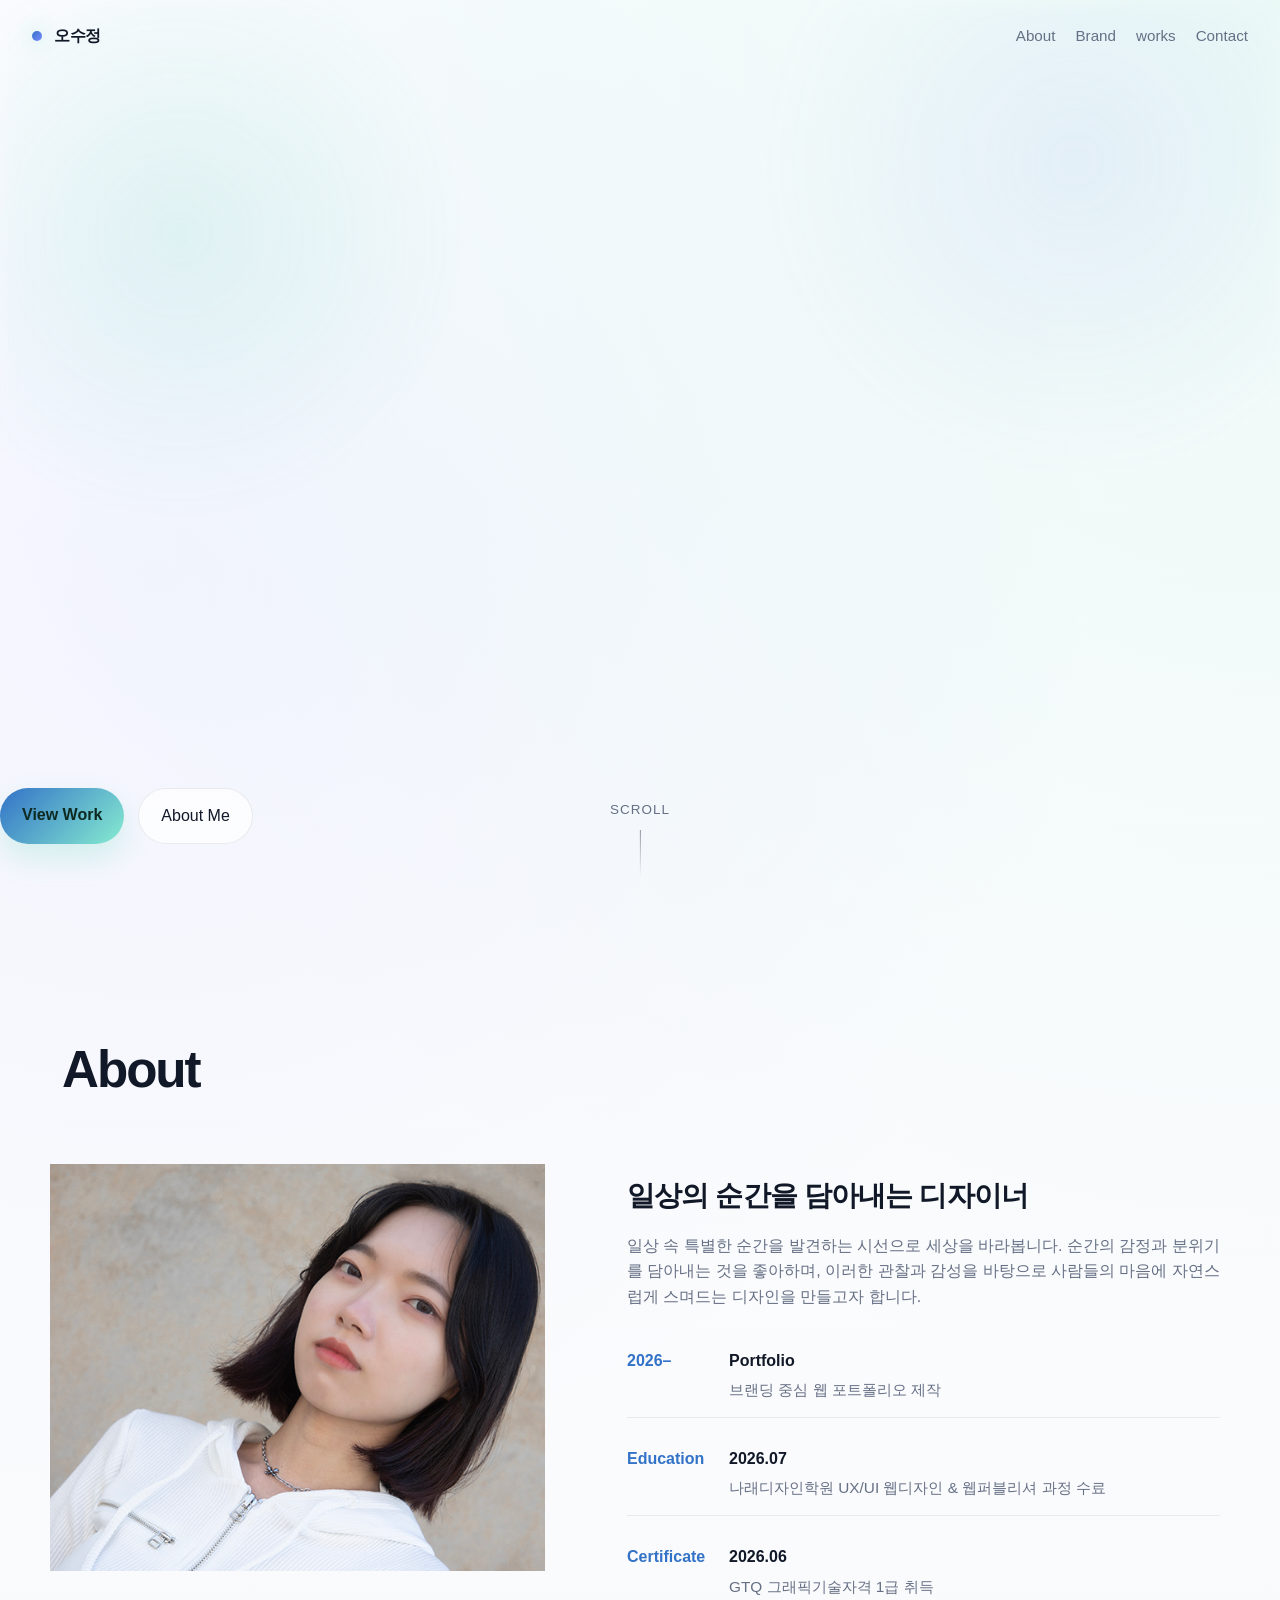
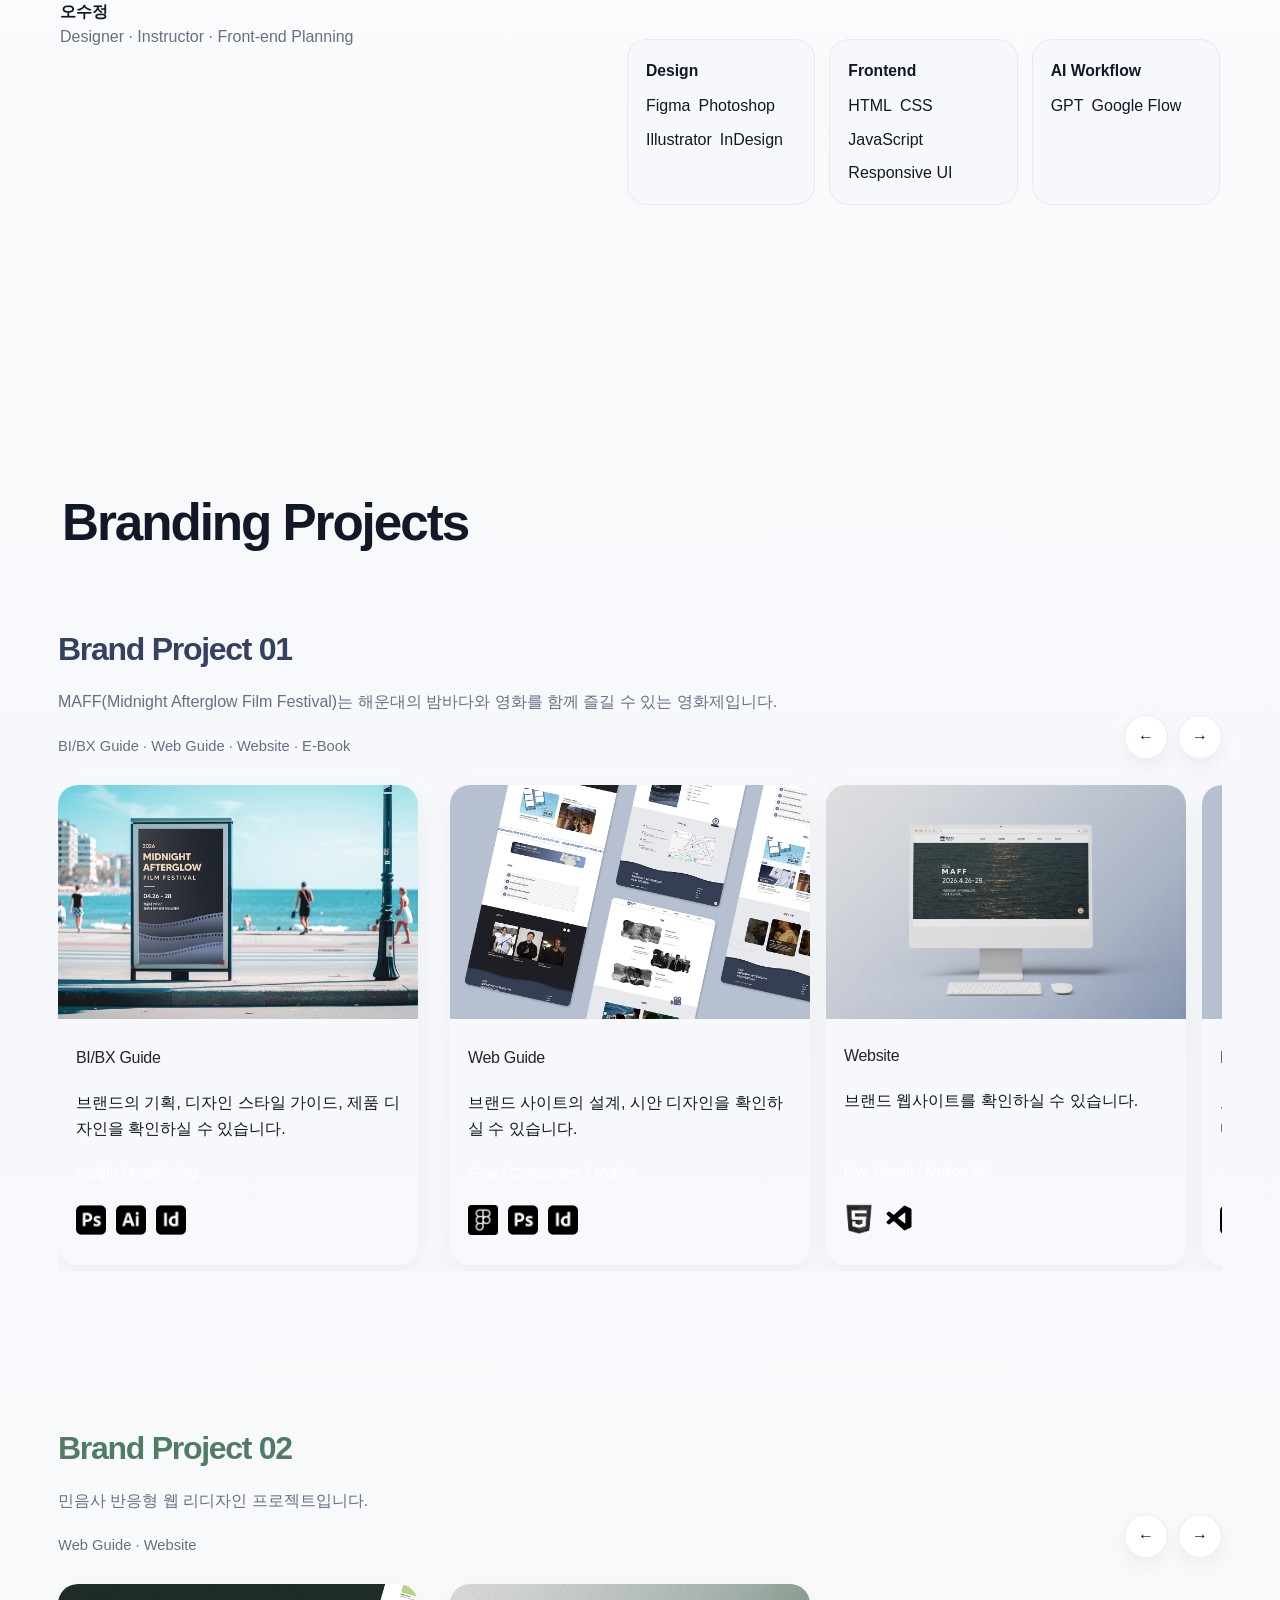
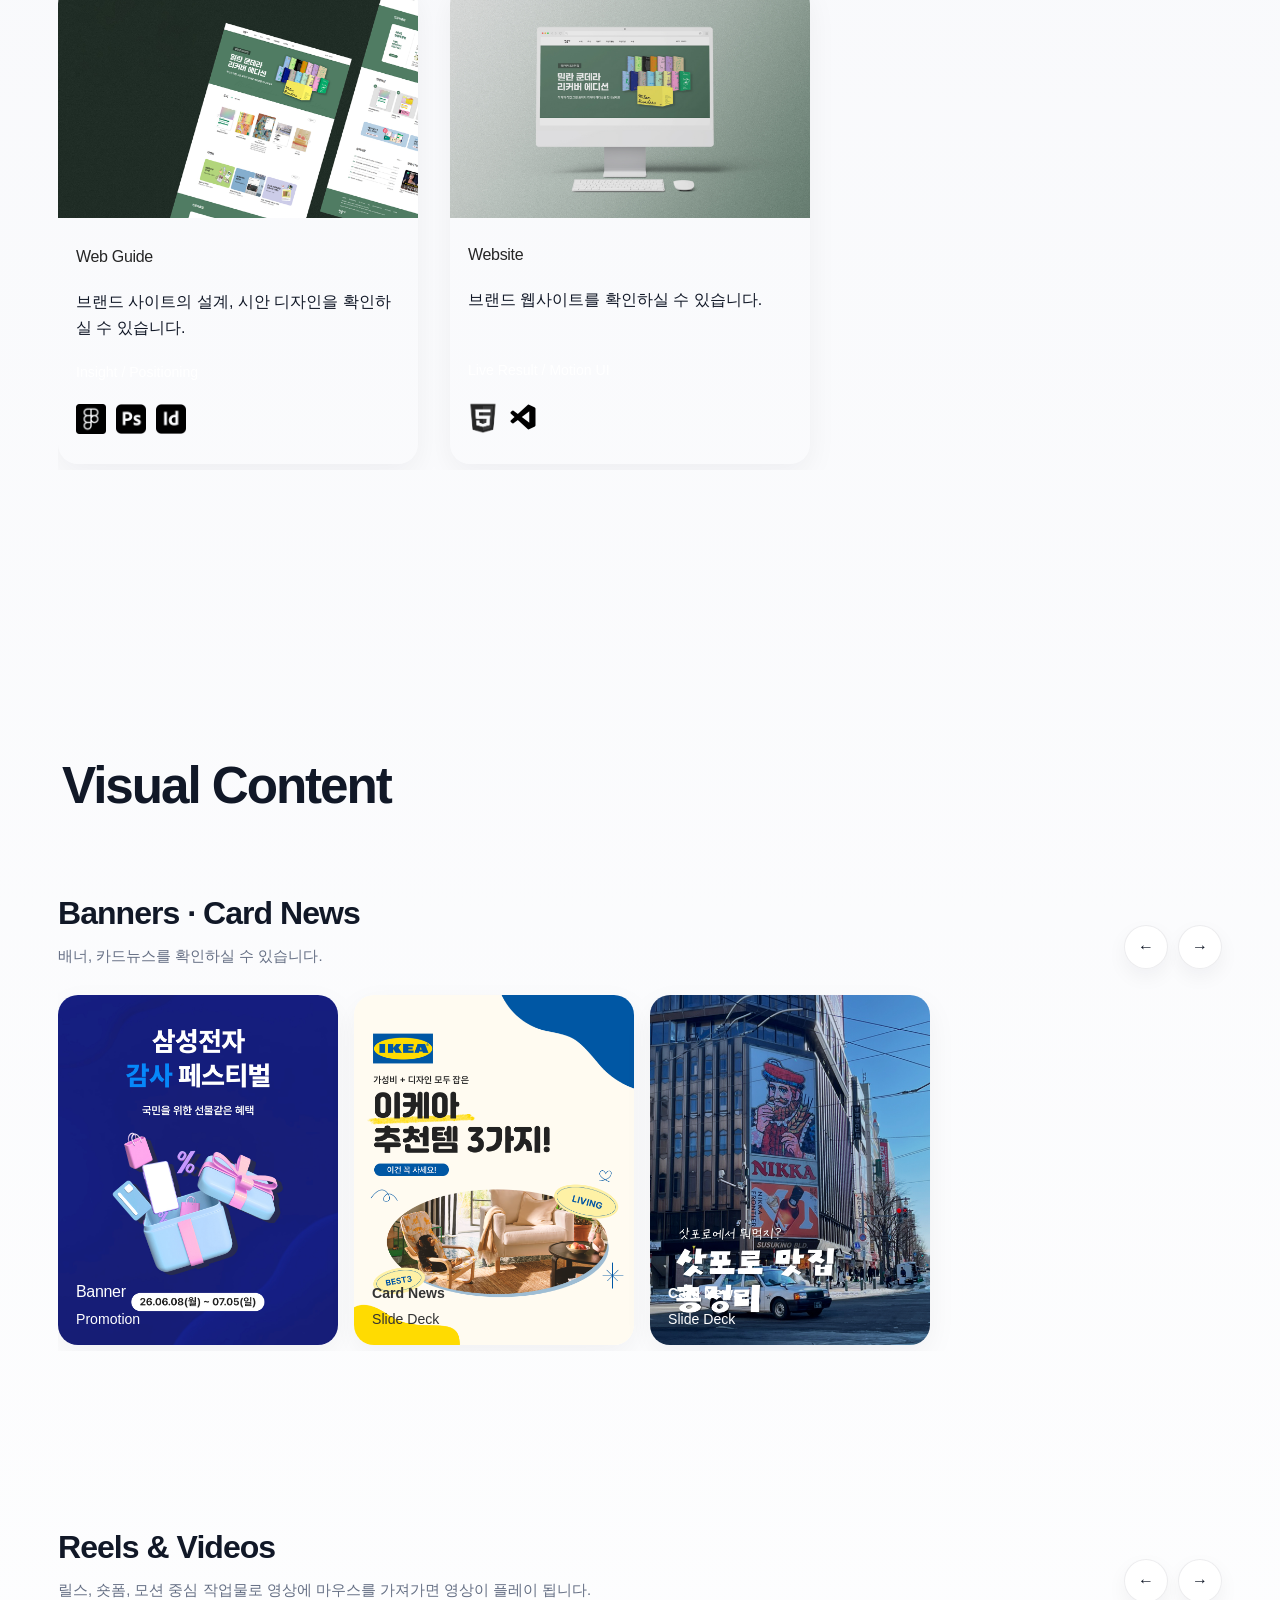
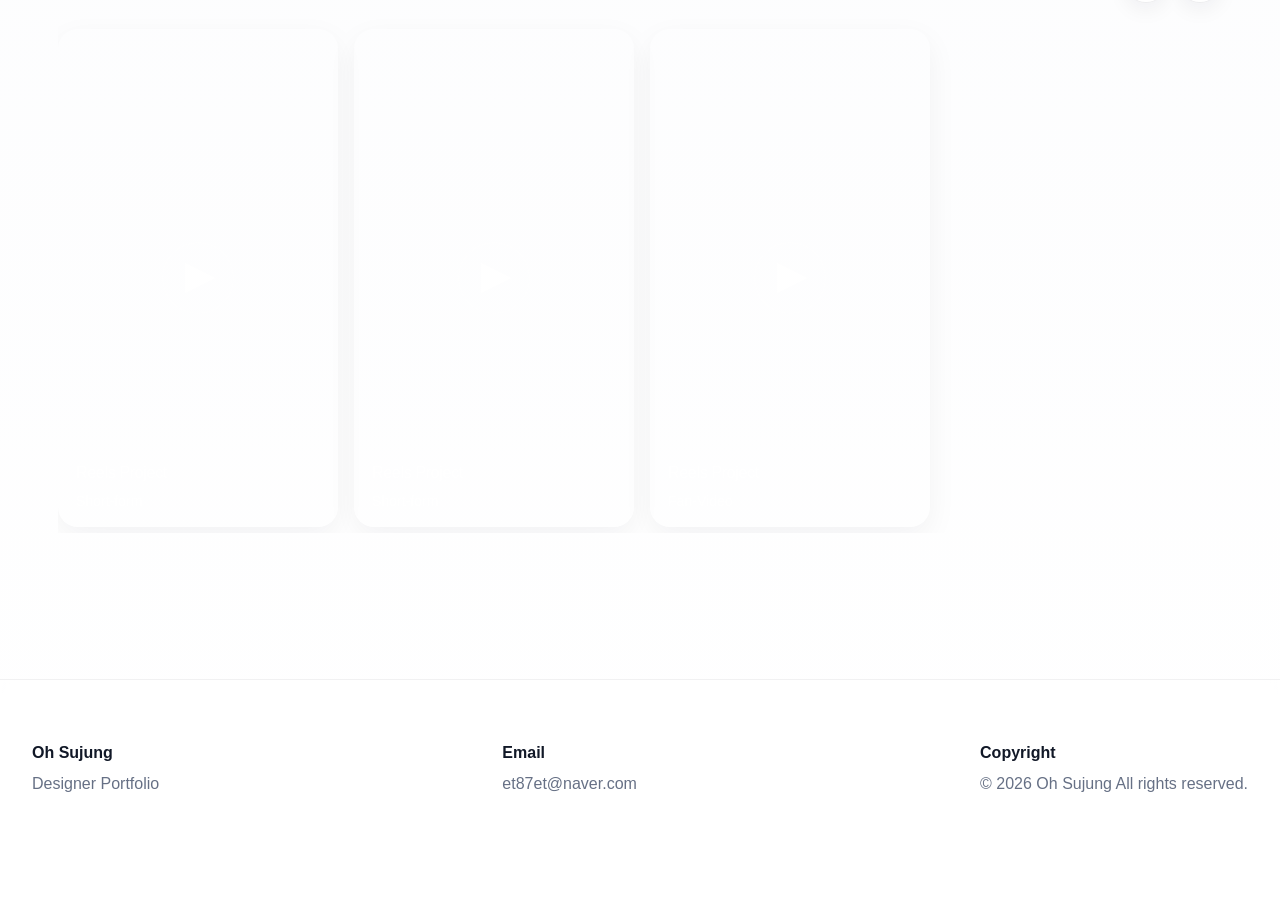
==== commit d6825414: "Update index.html" ====
--- a/index.html
+++ b/index.html
@@ -476,7 +476,7 @@
               </article>
 
               <article class="cardnews-thumb thumb-card modal-card" data-modal-type="cardnews"
-                data-modal-label="Card News Project" data-modal-title="Card News Series A" data-modal-description="
+                data-modal-label="Card News Project" data-modal-title="Card News Series B" data-modal-description="
              삿포로 추천 맛집을 카드뉴스 형식으로 만들었습니다. 모달에서 여러 장의 카드뉴스를 순서대로 확인할 수 있습니다." data-modal-role="Card News Design"
                 data-modal-tools="Photoshop"
                 data-modal-summary="인스타그램 캐러셀 형식의 카드뉴스입니다. 첫 장에서 주제를 제시하고 뒤로 갈수록 정보 흐름이 이어지도록 구성했습니다."
